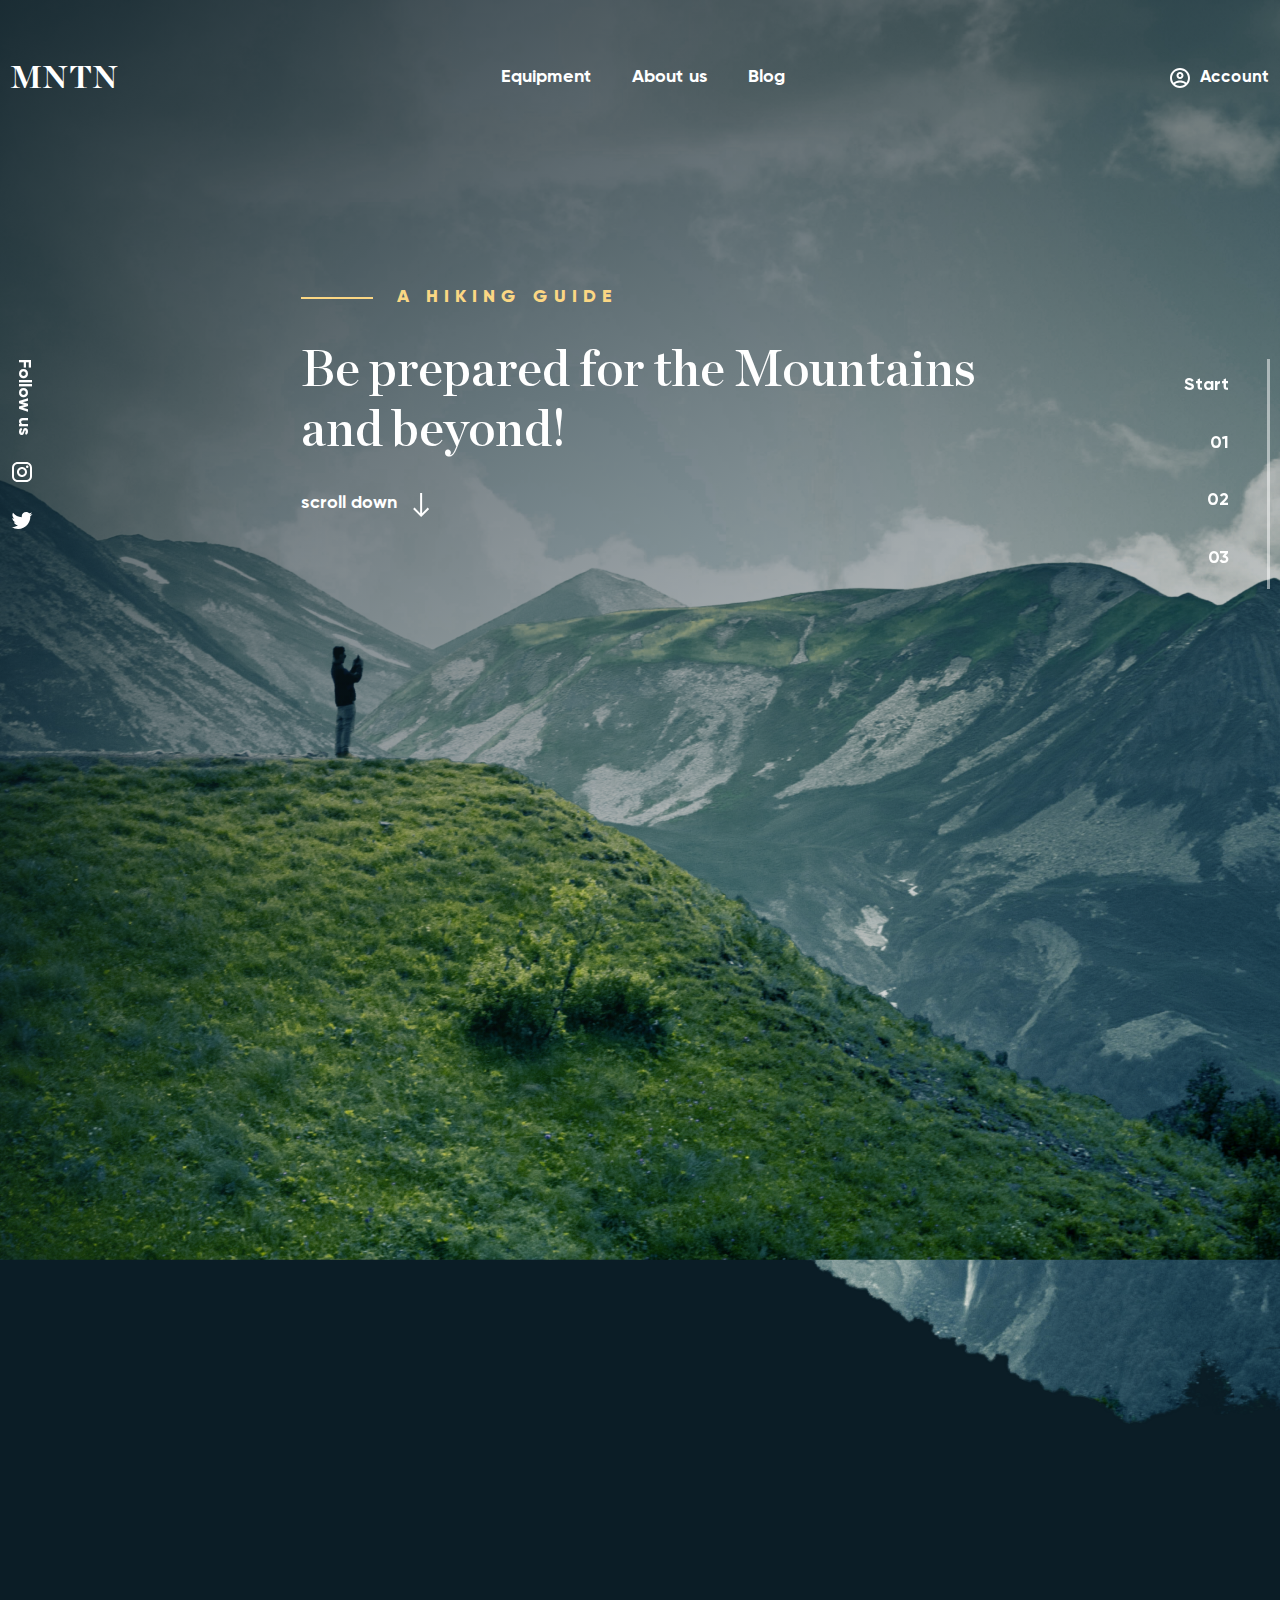
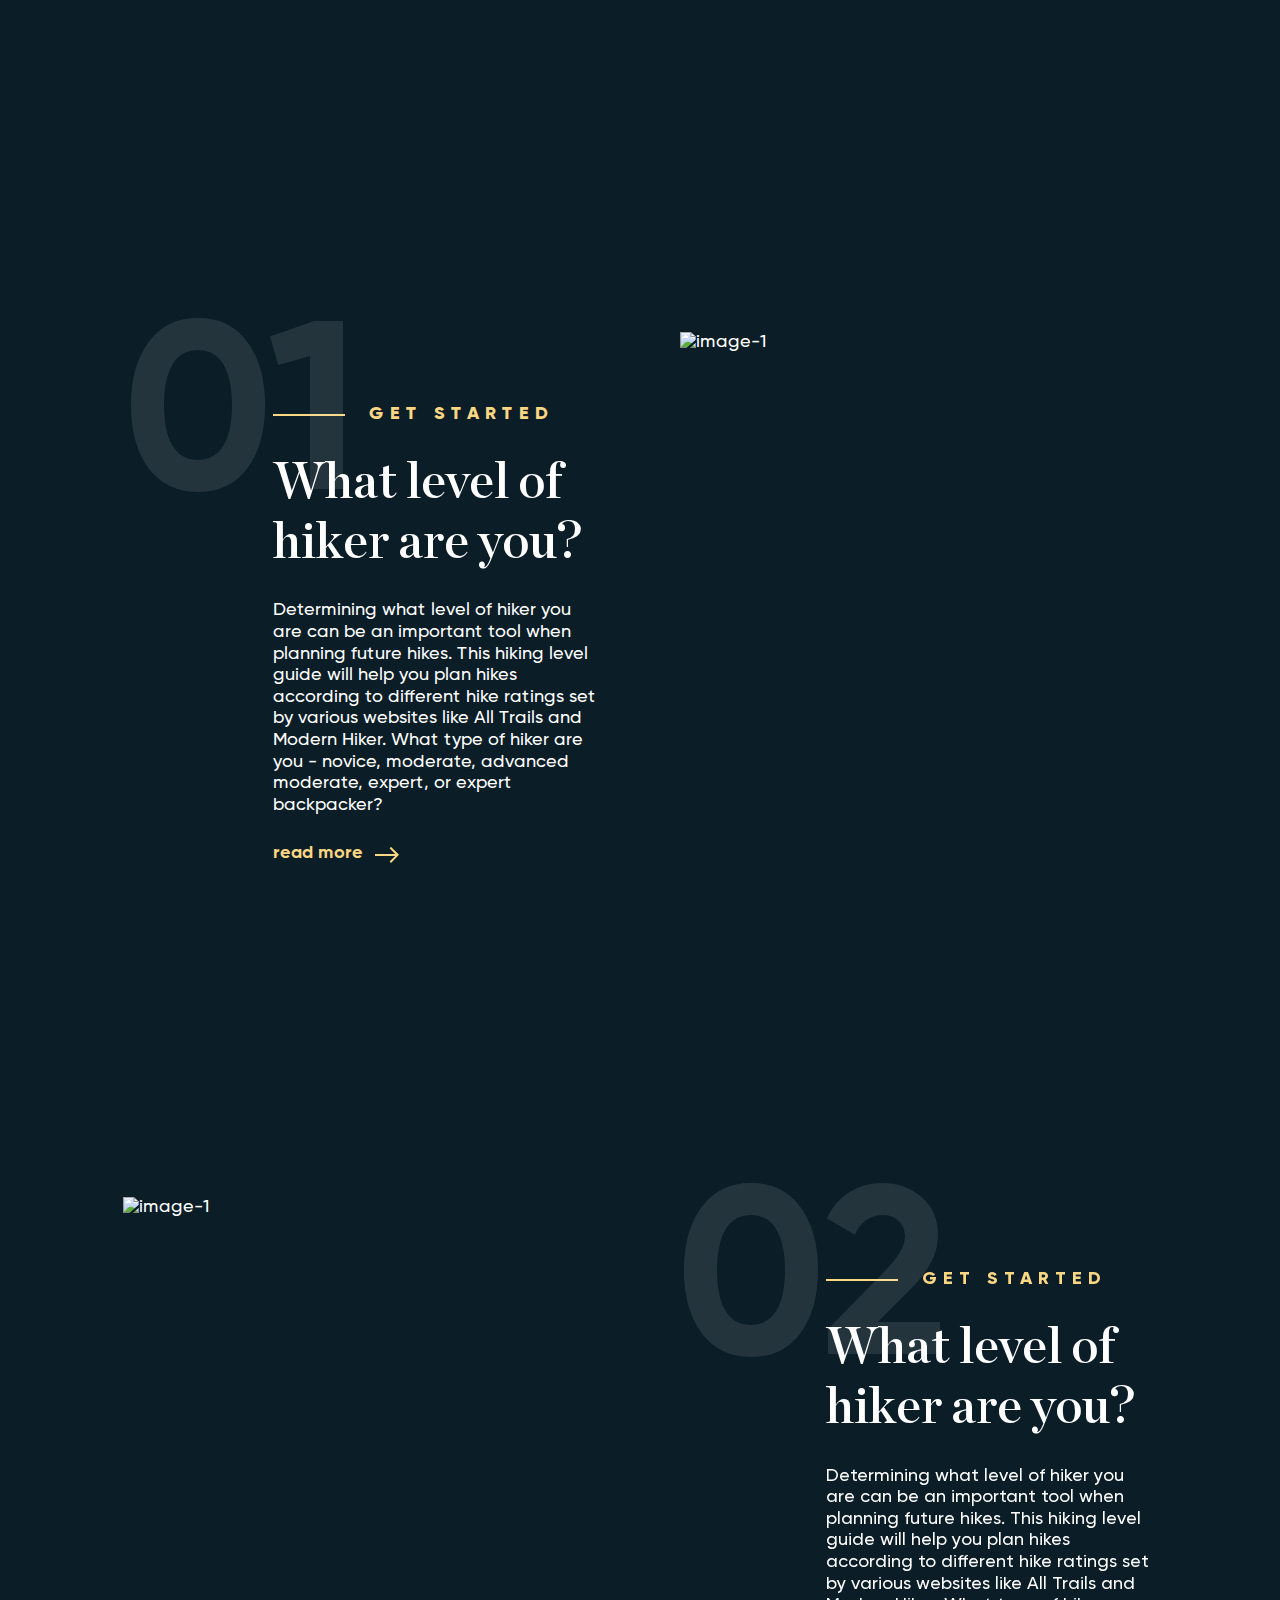
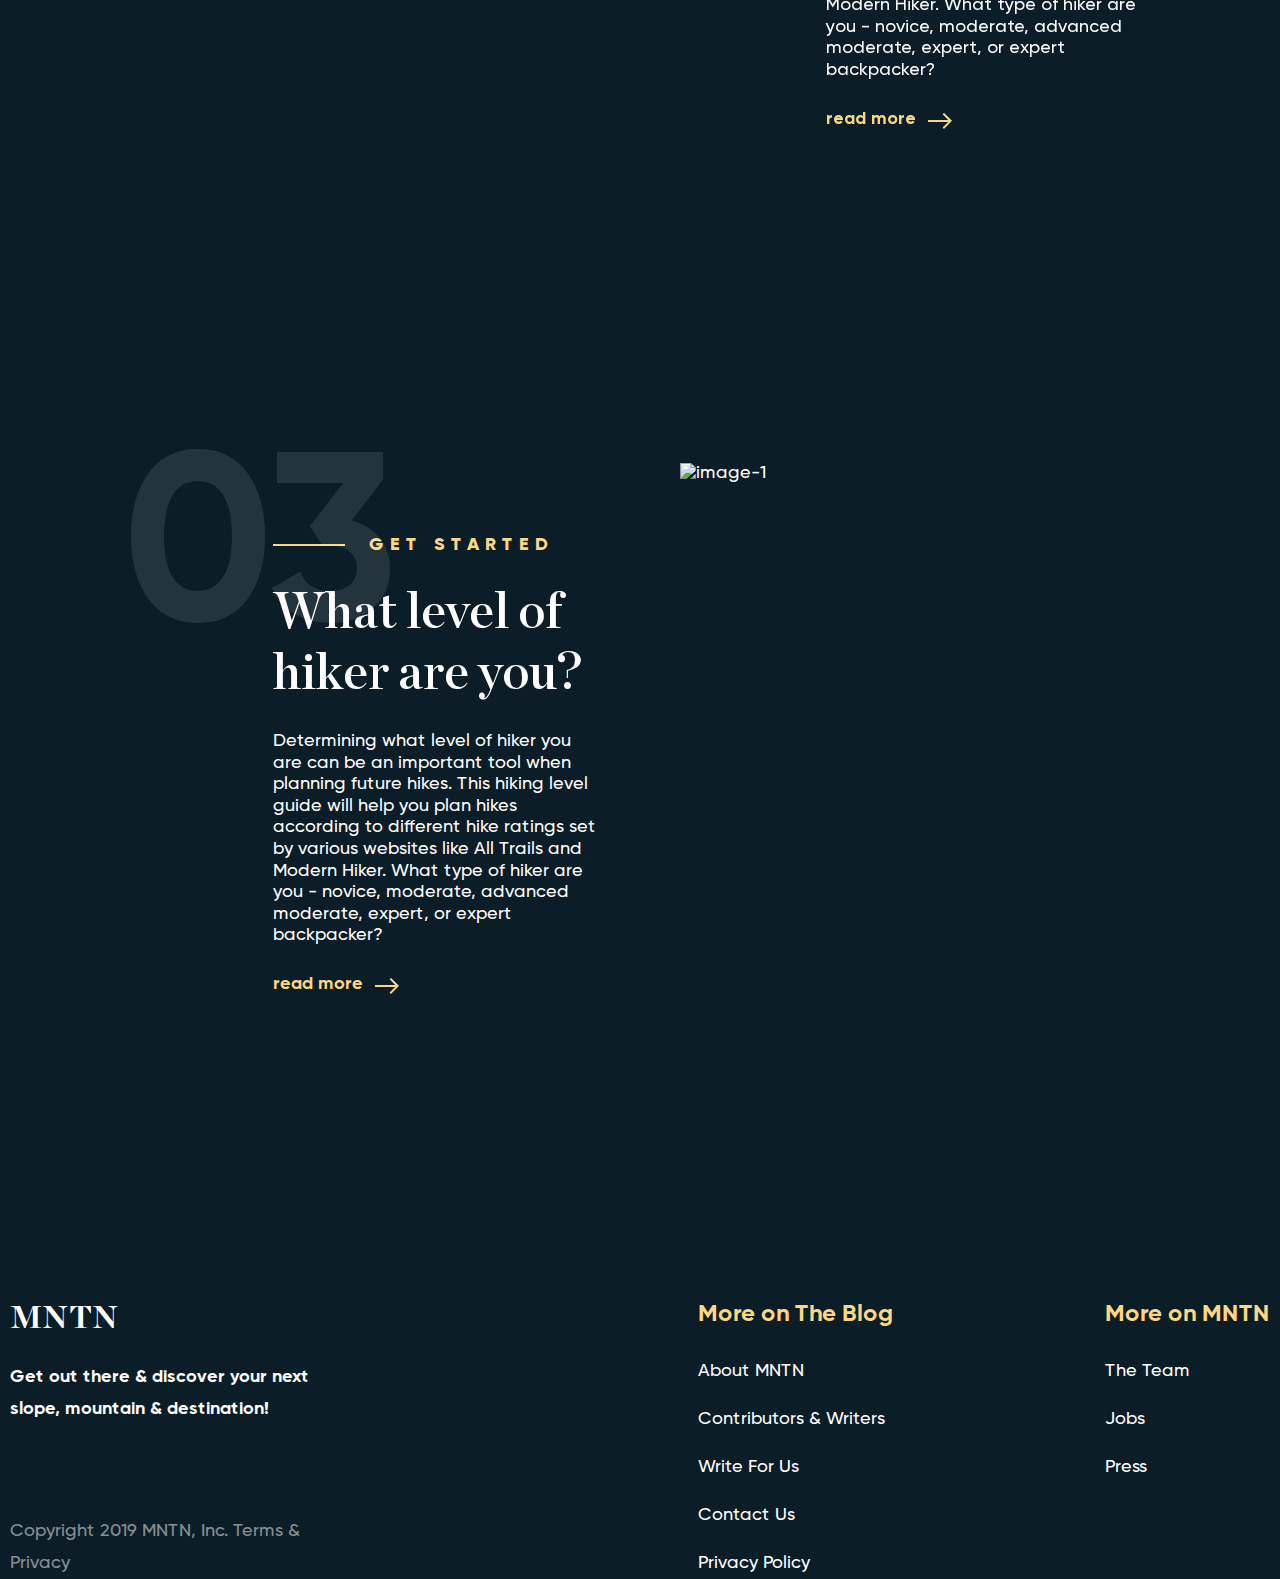
==== index.html @ 3cfa4ca4 "footer" ====
<!DOCTYPE html>
<html lang="en">

<head>
    <meta charset="UTF-8">
    <meta name="viewport" content="width=device-width, initial-scale=1.0">
    <link rel="stylesheet" href="css/style.css">
    <title>MNTN</title>
</head>

<body>
    <div class="wrapper">
        <header class="header">
            <div class="header__container">
                <span class="logo">MNTN</span>
                <nav class="header__navigation navigation">
                    <ul class="navigation__list">
                        <li class="navigation__item">
                            <a href="#get-started" class="navigation__link">Equipment</a>
                        </li>
                        <li class="navigation__item">
                            <a href="#essentials" class="navigation__link">About us</a>
                        </li>
                        <li class="navigation__item">
                            <a href="#destination" class="navigation__link">Blog</a>
                        </li>
                    </ul>
                </nav>
                <div class="account">
                    <a href="" class="account__link">
                        <svg class="account__icon">
                            <use href="img/icons/icons.svg#icon-user"></use>
                        </svg>
                        Account
                    </a>
                </div>
            </div>
            <div class="social">
                <span class="social__text">Follow us</span>
                <a href="#" class="social__link">
                    <svg class="social__icon">
                        <use href="img/icons/icons.svg#icon-instagram"></use>
                    </svg>
                </a>
                <a href="#" class="social__link">
                    <svg class="social__icon">
                        <use href="img/icons/icons.svg#icon-twitter"></use>
                    </svg>
                </a>
            </div>
            <aside class="side-menu">
                <ul class="side-menu__list">
                    <li class="side-menu__item">
                        <a href="#start" class="side-menu__link">Start</a>
                    </li>
                    <li class="side-menu__item">
                        <a href="#get-started" class="side-menu__link">01</a>
                    </li>
                    <li class="side-menu__item">
                        <a href="#essentials" class="side-menu__link">02</a>
                    </li>
                    <li class="side-menu__item">
                        <a href="#destination" class="side-menu__link">03</a>
                    </li>
                </ul>
            </aside>
        </header>
        <main class="main">
            <section class="intro" id="start">
                <div class="intro__container">
                    <div class="intro__content">
                        <span class="intro__subtitle subtitle">A Hiking guide</span>
                        <h1 class="intro__title title">Be prepared for the Mountains and beyond!</h1>
                        <a href="#" class="intro__link section-link">
                            scroll down
                            <svg class="section-link__icon ">
                                <use href="img/icons/icons.svg#icon-arrow_down"></use>
                            </svg>
                        </a>
                    </div>
                </div>
            </section>
            <div class="guide">
                <div class="guide__container">
                    <ul class="guide__list">
                        <li class="guide__item">
                            <article class="guide__element guide-block" id="get-started">
                                <div class="guide-block__wrapper">
                                    <div class="guide-block__content">
                                        <div class="guide-block__content-body">
                                            <span class="guide-block__subtitle subtitle">GEt Started</span>
                                            <h3 class="guide-block__title title">What level of hiker are you?</h3>
                                            <p class="guide-block__text">
                                                Determining what level of hiker you are can be an important tool when
                                                planning future hikes. This hiking level guide
                                                will help you plan hikes according to different hike ratings set by
                                                various
                                                websites like All Trails and Modern Hiker.
                                                What type of hiker are you - novice, moderate, advanced moderate,
                                                expert, or
                                                expert backpacker?
                                            </p>
                                            <a href="" class="guide-block__link section-link">
                                                read more
                                                <svg class="section-link__icon section-link__icon--horisontal">
                                                    <use href="img/icons/icons.svg#icon-arrow_down"></use>
                                                </svg>
                                            </a>
                                        </div>
                                    </div>
                                    <div class="guide-block__image-section">
                                        <img src="img/01.png" alt="image-1" class="guide-block__image">
                                    </div>
                                </div>
                            </article>
                        </li>
                        <li class="guide__item">
                            <article class="guide__element guide-block" id="essentials">
                                <div class="guide-block__wrapper">
                                    <div class="guide-block__content">
                                        <div class="guide-block__content-body">
                                            <span class="guide-block__subtitle subtitle">GEt Started</span>
                                            <h3 class="guide-block__title title">What level of hiker are you?</h3>
                                            <p class="guide-block__text">
                                                Determining what level of hiker you are can be an important tool when
                                                planning future hikes. This hiking level guide
                                                will help you plan hikes according to different hike ratings set by
                                                various
                                                websites like All Trails and Modern Hiker.
                                                What type of hiker are you - novice, moderate, advanced moderate,
                                                expert, or
                                                expert backpacker?
                                            </p>
                                            <a href="" class="guide-block__link section-link">
                                                read more
                                                <svg class="section-link__icon section-link__icon--horisontal">
                                                    <use href="img/icons/icons.svg#icon-arrow_down"></use>
                                                </svg>
                                            </a>
                                        </div>
                                    </div>
                                    <div class="guide-block__image-section">
                                        <img src="img/01.png" alt="image-1" class="guide-block__image">
                                    </div>
                                </div>
                            </article>
                        </li>
                        <li class="guide__item">
                            <article class="guide__element guide-block" id="destination">
                                <div class="guide-block__wrapper">
                                    <div class="guide-block__content">
                                        <div class="guide-block__content-body">
                                            <span class="guide-block__subtitle subtitle">GEt Started</span>
                                            <h3 class="guide-block__title title">What level of hiker are you?</h3>
                                            <p class="guide-block__text">
                                                Determining what level of hiker you are can be an important tool when
                                                planning future hikes. This hiking level guide
                                                will help you plan hikes according to different hike ratings set by
                                                various
                                                websites like All Trails and Modern Hiker.
                                                What type of hiker are you - novice, moderate, advanced moderate,
                                                expert, or
                                                expert backpacker?
                                            </p>
                                            <a href="" class="guide-block__link section-link">
                                                read more
                                                <svg class="section-link__icon section-link__icon--horisontal">
                                                    <use href="img/icons/icons.svg#icon-arrow_down"></use>
                                                </svg>
                                            </a>
                                        </div>
                                    </div>
                                    <div class="guide-block__image-section">
                                        <img src="img/01.png" alt="image-1" class="guide-block__image">
                                    </div>
                                </div>
                            </article>
                        </li>
                    </ul>
                </div>
            </div>


        </main>
        <footer class="footer">
            <div class="footer__container">
                <div class="footer__info info-footer">
                    <a href="#" class="info-footer__logo logo">mntn</a>
                    <div class="info-footer__text">
                        Get out there & discover your next slope, mountain & destination!
                    </div>
                    <div class="info-footer__copyright">Copyright 2019 MNTN, Inc. Terms & Privacy</div>
                </div>

                <ul class="footer__nav-list">
                    <li class="footer__nav-item">
                        <div class="footer__sub-menu-title">More on The Blog</div>
                        <ul class="footer__sub-menu sub-menu">
                            <li class="sub-menu__item">
                                <a href="#" class="sub-menu__link">About MNTN</a>
                            </li>
                            <li class="sub-menu__item">
                                <a href="#" class="sub-menu__link">Contributors & Writers</a>
                            </li>
                            <li class="sub-menu__item">
                                <a href="#" class="sub-menu__link">Write For Us</a>
                            </li>
                            <li class="sub-menu__item">
                                <a href="#" class="sub-menu__link">Contact Us</a>
                            </li>
                            <li class="sub-menu__item">
                                <a href="#" class="sub-menu__link">Privacy Policy</a>
                            </li>
                        </ul>
                    </li>
                    <li class="footer__nav-item">
                        <div class="footer__sub-menu-title">More on MNTN</div>
                        <ul class="footer__sub-menu sub-menu">
                            <li class="sub-menu__item">
                                <a href="#" class="sub-menu__link">The Team</a>
                            </li>
                            <li class="sub-menu__item">
                                <a href="#" class="sub-menu__link">Jobs</a>
                            </li>
                            <li class="sub-menu__item">
                                <a href="#" class="sub-menu__link">Press</a>
                            </li>
                        </ul>
                    </li>
                </ul>
            </div>
        </footer>


    </div>
</body>

</html>
---- css/style.css ----
@font-face {
  font-family: "Gilroy";
  src: url("../fonts/Gilroy-Bold.woff2") format("woff2");
  font-style: normal;
  font-weight: 700;
  font-display: swap;
}
@font-face {
  font-family: "Gilroy";
  src: url("../fonts/Gilroy-Extrabold.woff2") format("woff2");
  font-style: normal;
  font-weight: 800;
  font-display: swap;
}
@font-face {
  font-family: "Gilroy";
  src: url("../fonts/Gilroy-Medium.woff2") format("woff2");
  font-style: normal;
  font-weight: 500;
  font-display: swap;
}
@font-face {
  font-family: "Chronicle Display";
  src: url("../fonts/Chronicle-Display-Bold.woff2") format("woff2");
  font-style: normal;
  font-weight: 700;
  font-display: swap;
}
@font-face {
  font-family: "Chronicle Display";
  src: url("../fonts/Chronicle-Display-Semibold.woff2") format("woff2");
  font-style: normal;
  font-weight: 600;
  font-display: swap;
}
*,
*::before,
*::after {
  padding: 0;
  margin: 0;
  border: none;
  -webkit-box-sizing: border-box;
          box-sizing: border-box;
}

*::before,
*::after {
  display: inline-block;
}

a {
  text-decoration: none;
  color: inherit;
  display: inline-block;
  cursor: pointer;
}

li {
  list-style: none;
}

img {
  vertical-align: top;
}

h1,
h2,
h3,
h4,
h5,
h6 {
  font-weight: inherit;
  font-size: inherit;
}

html,
body {
  line-height: 1;
  height: 100%;
}

/* FORM */
input,
button,
textarea {
  font-family: inherit;
  font-size: inherit;
  line-height: inherit;
  color: inherit;
  background-color: transparent;
}

input,
textarea {
  width: 100%;
}

address {
  font-style: normal;
}

button,
select,
option {
  cursor: pointer;
}

input[type=text],
input[type=email],
input[type=tel],
textarea {
  -webkit-appearance: none;
     -moz-appearance: none;
          appearance: none;
}

body {
  font-family: "Gilroy", sans-serif;
  font-weight: 500;
  font-size: 1.125rem;
  line-height: 1.2;
  color: #fff;
  background-color: #0b1d26;
}

.wrapper {
  min-height: 100%;
  overflow: clip;
  display: -webkit-box;
  display: -ms-flexbox;
  display: flex;
  -webkit-box-orient: vertical;
  -webkit-box-direction: normal;
      -ms-flex-direction: column;
          flex-direction: column;
}

.wrapper > main {
  -webkit-box-flex: 1;
      -ms-flex-positive: 1;
          flex-grow: 1;
}

[class$=__container] {
  max-width: 111.25rem;
  padding-inline: 0.625rem;
  margin: 0 auto;
}

.header {
  min-height: 9.75rem;
  padding-block: 0.9375rem;
  display: -webkit-box;
  display: -ms-flexbox;
  display: flex;
  position: absolute;
  width: 100%;
  left: 0;
  top: 0;
}
.header__container {
  -webkit-box-flex: 1;
      -ms-flex-positive: 1;
          flex-grow: 1;
  display: -webkit-box;
  display: -ms-flexbox;
  display: flex;
  -webkit-box-align: center;
      -ms-flex-align: center;
          align-items: center;
  -webkit-box-pack: justify;
      -ms-flex-pack: justify;
          justify-content: space-between;
  gap: 1.25rem;
}
.logo {
  font-family: "Chronicle Display", serif;
  font-size: 2rem;
  font-weight: 700;
  letter-spacing: 0.02rem;
  text-transform: uppercase;
}

.navigation__list {
  display: -webkit-box;
  display: -ms-flexbox;
  display: flex;
  -ms-flex-wrap: wrap;
      flex-wrap: wrap;
  -webkit-box-pack: center;
      -ms-flex-pack: center;
          justify-content: center;
  gap: 1.25rem 2.5rem;
}
.navigation__link {
  font-weight: 700;
  -webkit-transition: color 0.3s;
  transition: color 0.3s;
}
@media (any-hover) {
  .navigation__link:hover {
    color: #ff9900;
  }
}

.account__link {
  display: -webkit-box;
  display: -ms-flexbox;
  display: flex;
  -webkit-box-align: center;
      -ms-flex-align: center;
          align-items: center;
  -webkit-column-gap: 0.5rem;
     -moz-column-gap: 0.5rem;
          column-gap: 0.5rem;
  font-size: 1.0625rem;
  font-weight: 700;
  -webkit-transition: color 0.3s;
  transition: color 0.3s;
}
@media (any-hover) {
  .account__link:hover {
    color: #ff9900;
  }
  .account__link:hover .account__icon {
    fill: #ff9900;
  }
}
.account__icon {
  fill: #fff;
  width: 1.5rem;
  height: 1.5rem;
  -webkit-transition: fill 0.3s;
  transition: fill 0.3s;
}

.social {
  position: fixed;
  left: 4vw;
  top: 22.4375rem;
  display: grid;
  gap: 1.5rem;
  font-weight: 700;
}
@media (max-width: 1790px) {
  .social {
    left: 0.625rem;
  }
}
.social__text {
  -webkit-writing-mode: vertical-rl;
      -ms-writing-mode: tb-rl;
          writing-mode: vertical-rl;
  text-orientation: mixed;
}
.social__link {
  width: 1.5rem;
  height: 1.5rem;
  -webkit-transition: color 0.3s;
  transition: color 0.3s;
}
@media (any-hover) {
  .social__link:hover .social__icon {
    fill: #ff9900;
  }
}
.social__icon {
  fill: #fff;
  width: 100%;
  height: 100%;
  -webkit-transition: fill 0.3s;
  transition: fill 0.3s;
}

.side-menu {
  position: fixed;
  right: 4vw;
  top: 22.4375rem;
}
@media (max-width: 1790px) {
  .side-menu {
    right: 0.625rem;
  }
}
.side-menu__list {
  text-align: end;
  font-weight: 700;
}
.side-menu__item {
  padding: 1rem 1.875rem 1.25rem;
  border-right: 3px solid rgba(255, 255, 255, 0.5);
  -webkit-transition: all 0.3s;
  transition: all 0.3s;
}
@media (any-hover) {
  .side-menu__item:hover {
    color: #ff9900;
    border-color: #ffffff;
  }
}
.side-menu__item::after {
  content: "";
  width: 0.1875rem;
  height: 100%;
  background-color: #fff;
  opacity: 0.5;
}
.intro {
  padding-top: 17.9375rem;
  min-height: 118.9375rem;
  background: linear-gradient(330deg, rgba(11, 29, 38, 0) 31.06%, #0b1d26 108.93%), url("../img/bg-bottom.png") center/contain no-repeat, url("../img/bg-top.png") center/contain no-repeat, url("../img/bg-sky.png") top/contain no-repeat;
}
.intro__container {
  display: -webkit-box;
  display: -ms-flexbox;
  display: flex;
  -webkit-box-pack: center;
      -ms-flex-pack: center;
          justify-content: center;
}
.intro__content {
  display: -webkit-box;
  display: -ms-flexbox;
  display: flex;
  -webkit-box-orient: vertical;
  -webkit-box-direction: normal;
      -ms-flex-direction: column;
          flex-direction: column;
  -webkit-box-align: start;
      -ms-flex-align: start;
          align-items: flex-start;
  row-gap: 2rem;
  margin-left: 1.875rem;
}
@media (min-width: 111.25em) {
  .intro__content {
    max-width: 59.375rem;
  }
}
@media (min-width: 24.375em) and (max-width: 111.25em) {
  @supports (max-width: clamp( 17.5rem , 5.7508992806rem  +  48.2014388489vw , 59.375rem )) {
    .intro__content {
      max-width: clamp( 17.5rem , 5.7508992806rem  +  48.2014388489vw , 59.375rem );
    }
  }
  @supports not (max-width: clamp( 17.5rem , 5.7508992806rem  +  48.2014388489vw , 59.375rem )) {
    .intro__content {
      max-width: calc(17.5rem + 41.875 * (100vw - 24.375rem) / 86.875);
    }
  }
}
@media (max-width: 24.375em) {
  .intro__content {
    max-width: 17.5rem;
  }
}
.intro__subtitle {
  -ms-flex-negative: 0;
      flex-shrink: 0;
}
.intro__title.section-title {
  font-weight: 600;
  line-height: 1.136;
  text-transform: capitalize;
}
@media (min-width: 111.25em) {
  .intro__title.section-title {
    font-size: 5.5rem;
  }
}
@media (min-width: 24.375em) and (max-width: 111.25em) {
  @supports (font-size: clamp( 2.25rem , 1.3381294964rem  +  3.7410071942vw , 5.5rem )) {
    .intro__title.section-title {
      font-size: clamp( 2.25rem , 1.3381294964rem  +  3.7410071942vw , 5.5rem );
    }
  }
  @supports not (font-size: clamp( 2.25rem , 1.3381294964rem  +  3.7410071942vw , 5.5rem )) {
    .intro__title.section-title {
      font-size: calc(2.25rem + 3.25 * (100vw - 24.375rem) / 86.875);
    }
  }
}
@media (max-width: 24.375em) {
  .intro__title.section-title {
    font-size: 2.25rem;
  }
}
.intro__link {
  -ms-flex-negative: 0;
      flex-shrink: 0;
}
.subtitle {
  font-weight: 800;
  letter-spacing: 0.375rem;
  text-transform: uppercase;
  color: #fbd784;
  display: -webkit-box;
  display: -ms-flexbox;
  display: flex;
  -webkit-box-align: center;
      -ms-flex-align: center;
          align-items: center;
  -webkit-column-gap: 1.5rem;
     -moz-column-gap: 1.5rem;
          column-gap: 1.5rem;
}
.subtitle::before {
  content: "";
  width: 4.5rem;
  height: 0.125rem;
  background-color: #fbd784;
  -ms-flex-negative: 0;
      flex-shrink: 0;
}

.title {
  font-family: "Chronicle Display", serif;
  font-weight: 600;
}
@media (min-width: 111.25em) {
  .title {
    font-size: 4rem;
  }
}
@media (min-width: 24.375em) and (max-width: 111.25em) {
  @supports (font-size: clamp( 1.625rem , 0.9586330935rem  +  2.7338129496vw , 4rem )) {
    .title {
      font-size: clamp( 1.625rem , 0.9586330935rem  +  2.7338129496vw , 4rem );
    }
  }
  @supports not (font-size: clamp( 1.625rem , 0.9586330935rem  +  2.7338129496vw , 4rem )) {
    .title {
      font-size: calc(1.625rem + 2.375 * (100vw - 24.375rem) / 86.875);
    }
  }
}
@media (max-width: 24.375em) {
  .title {
    font-size: 1.625rem;
  }
}

.section-link {
  min-width: -webkit-max-content;
  min-width: -moz-max-content;
  min-width: max-content;
  font-weight: 700;
  display: -webkit-box;
  display: -ms-flexbox;
  display: flex;
  gap: 1rem;
  -webkit-transition: color 0.3s;
  transition: color 0.3s;
}
.section-link__icon {
  width: 1rem;
  height: 1.5rem;
  fill: #fff;
  -webkit-transition: fill 0.3s;
  transition: fill 0.3s;
}
.section-link__icon.section-link__icon--horisontal {
  -webkit-transform: rotate(-90deg);
      -ms-transform: rotate(-90deg);
          transform: rotate(-90deg);
}
@media (any-hover) {
  .section-link:hover {
    color: #ff9900;
  }
  .section-link:hover .section-link__icon {
    fill: #ff9900;
  }
}

.guide {
  counter-reset: guideStep;
}
.guide__item {
  margin-bottom: 12.5rem;
}
@media (min-width: 1199.98px) {
  .guide__item:nth-child(even) .guide-block__wrapper .guide-block__content {
    -webkit-box-ordinal-group: 3;
        -ms-flex-order: 2;
            order: 2;
  }
}
.guide__element {
  counter-increment: guideStep;
}

.guide-block__wrapper {
  max-width: 82.1348314607%;
  margin: 0 auto;
  display: -webkit-box;
  display: -ms-flexbox;
  display: flex;
  -ms-flex-pack: distribute;
      justify-content: space-around;
  -webkit-box-align: center;
      -ms-flex-align: center;
          align-items: center;
  gap: 1.25rem 5.9375vw;
}
@media (max-width: 1199.98px) {
  .guide-block__wrapper {
    -ms-flex-wrap: wrap;
        flex-wrap: wrap;
  }
}
.guide-block__content {
  display: -webkit-box;
  display: -ms-flexbox;
  display: flex;
  -webkit-box-align: center;
      -ms-flex-align: center;
          align-items: center;
  -webkit-box-pack: end;
      -ms-flex-pack: end;
          justify-content: flex-end;
  padding-block: 6.3125rem;
}
@media (max-width: 1199.98px) {
  .guide-block__content {
    -webkit-box-pack: center;
        -ms-flex-pack: center;
            justify-content: center;
  }
}
.guide-block__content-body {
  -webkit-box-flex: 0;
      -ms-flex: 0 1 48.875rem;
          flex: 0 1 48.875rem;
  -webkit-padding-start: 9.375rem;
          padding-inline-start: 9.375rem;
  display: -webkit-box;
  display: -ms-flexbox;
  display: flex;
  -webkit-box-orient: vertical;
  -webkit-box-direction: normal;
      -ms-flex-direction: column;
          flex-direction: column;
  row-gap: 1.6875rem;
  -webkit-box-align: start;
      -ms-flex-align: start;
          align-items: flex-start;
  position: relative;
}
@media (max-width: 1199.98px) {
  .guide-block__content-body {
    -webkit-padding-start: 4.6875rem;
            padding-inline-start: 4.6875rem;
  }
}
.guide-block__content-body::before {
  content: counter(guideStep, decimal-leading-zero);
  font-size: 15rem;
  font-weight: 700;
  line-height: 1;
  opacity: 0.1;
  position: absolute;
  top: -6.3125rem;
  left: 0;
}
.guide-block__title {
  max-width: 34.6875rem;
}
.guide-block__link {
  color: #fbd784;
}
.guide-block__link .section-link__icon {
  fill: #fbd784;
}
.guide-block__image-section {
  -ms-flex-negative: 0;
      flex-shrink: 0;
}
@media (min-width: 111.25em) {
  .guide-block__image-section {
    width: 35.375rem;
  }
}
@media (min-width: 24.375em) and (max-width: 111.25em) {
  @supports (width: clamp( 20rem , 15.6861510791rem  +  17.6978417266vw , 35.375rem )) {
    .guide-block__image-section {
      width: clamp( 20rem , 15.6861510791rem  +  17.6978417266vw , 35.375rem );
    }
  }
  @supports not (width: clamp( 20rem , 15.6861510791rem  +  17.6978417266vw , 35.375rem )) {
    .guide-block__image-section {
      width: calc(20rem + 15.375 * (100vw - 24.375rem) / 86.875);
    }
  }
}
@media (max-width: 24.375em) {
  .guide-block__image-section {
    width: 20rem;
  }
}
@media (min-width: 111.25em) {
  .guide-block__image-section {
    height: 45rem;
  }
}
@media (min-width: 24.375em) and (max-width: 111.25em) {
  @supports (height: clamp( 25.4375rem , 19.9487410072rem  +  22.5179856115vw , 45rem )) {
    .guide-block__image-section {
      height: clamp( 25.4375rem , 19.9487410072rem  +  22.5179856115vw , 45rem );
    }
  }
  @supports not (height: clamp( 25.4375rem , 19.9487410072rem  +  22.5179856115vw , 45rem )) {
    .guide-block__image-section {
      height: calc(25.4375rem + 19.5625 * (100vw - 24.375rem) / 86.875);
    }
  }
}
@media (max-width: 24.375em) {
  .guide-block__image-section {
    height: 25.4375rem;
  }
}
.guide-block__image {
  width: 100%;
  height: 100%;
  -o-object-fit: cover;
     object-fit: cover;
  aspect-ratio: 566/720;
}

.footer__container {
  min-height: 17.5rem;
  display: -webkit-box;
  display: -ms-flexbox;
  display: flex;
  -ms-flex-wrap: wrap-reverse;
      flex-wrap: wrap-reverse;
  -webkit-box-pack: justify;
      -ms-flex-pack: justify;
          justify-content: space-between;
  gap: 3.125rem;
}
@media (max-width: 991.98px) {
  .footer__container {
    -ms-flex-pack: distribute;
        justify-content: space-around;
  }
}
.footer__info {
  -ms-flex-preferred-size: 21.6875rem;
      flex-basis: 21.6875rem;
}
@media (max-width: 991.98px) {
  .footer__info {
    -ms-flex-preferred-size: auto;
        flex-basis: auto;
  }
}
.footer__nav-list {
  -ms-flex-preferred-size: content;
      flex-basis: content;
  display: -webkit-box;
  display: -ms-flexbox;
  display: flex;
  -ms-flex-wrap: wrap;
      flex-wrap: wrap;
  gap: 1.875rem 13.25rem;
}
.footer__nav-item {
  -ms-flex-negative: 0;
      flex-shrink: 0;
}
.footer__sub-menu-title {
  color: #fbd784;
  font-size: 1.5rem;
  line-height: 1.33;
  font-weight: 700;
  margin-bottom: 1.5rem;
}
.info-footer {
  display: grid;
  grid-template-rows: auto 1fr auto;
  row-gap: 1.5rem;
}
.info-footer__text {
  max-width: 87.3198847262%;
  font-weight: 700;
  line-height: 1.78;
}
.info-footer__copyright {
  -ms-flex-item-align: end;
      align-self: flex-end;
  line-height: 1.78;
  opacity: 0.5;
}

.sub-menu {
  line-height: 1.78;
}
.sub-menu__item:not(:last-child) {
  margin-bottom: 1rem;
}
.sub-menu__link {
  -webkit-transition: color 0.3s;
  transition: color 0.3s;
}
@media (any-hover) {
  .sub-menu__link:hover {
    color: #ff9900;
  }
}
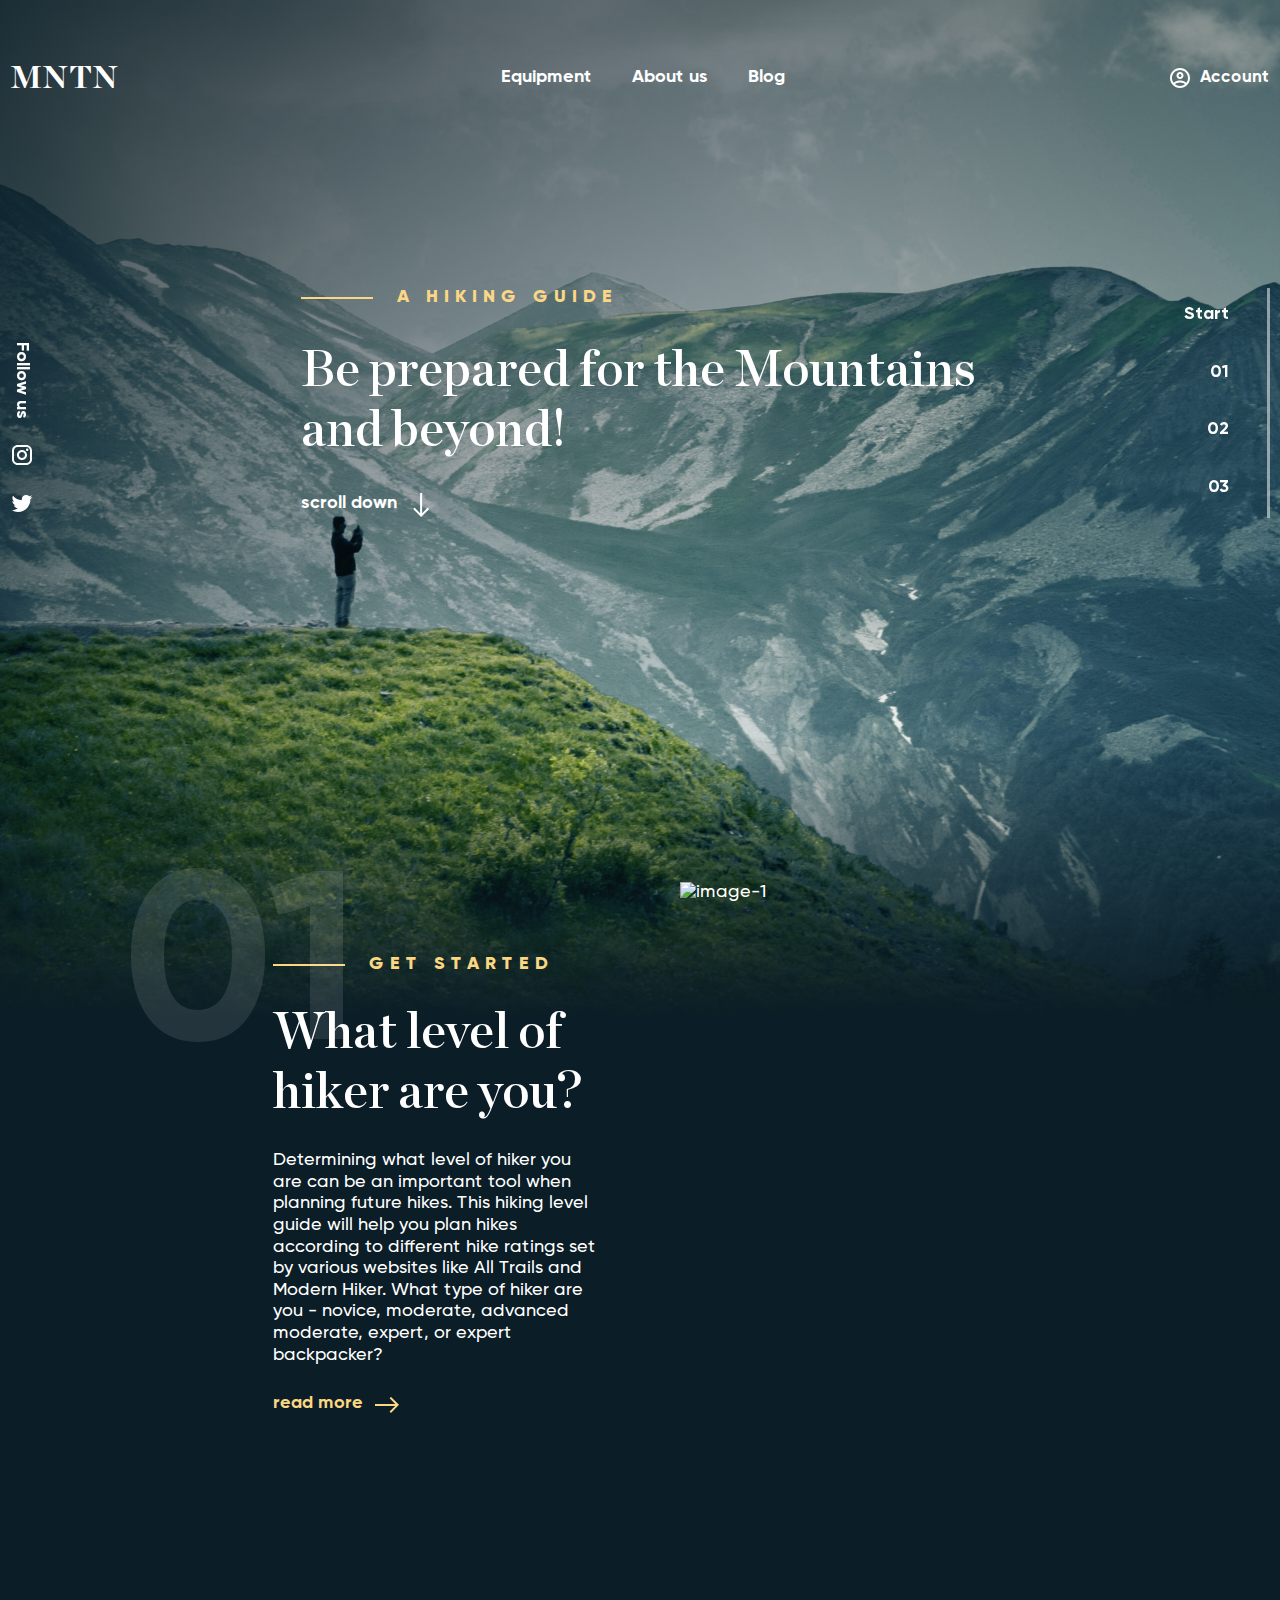
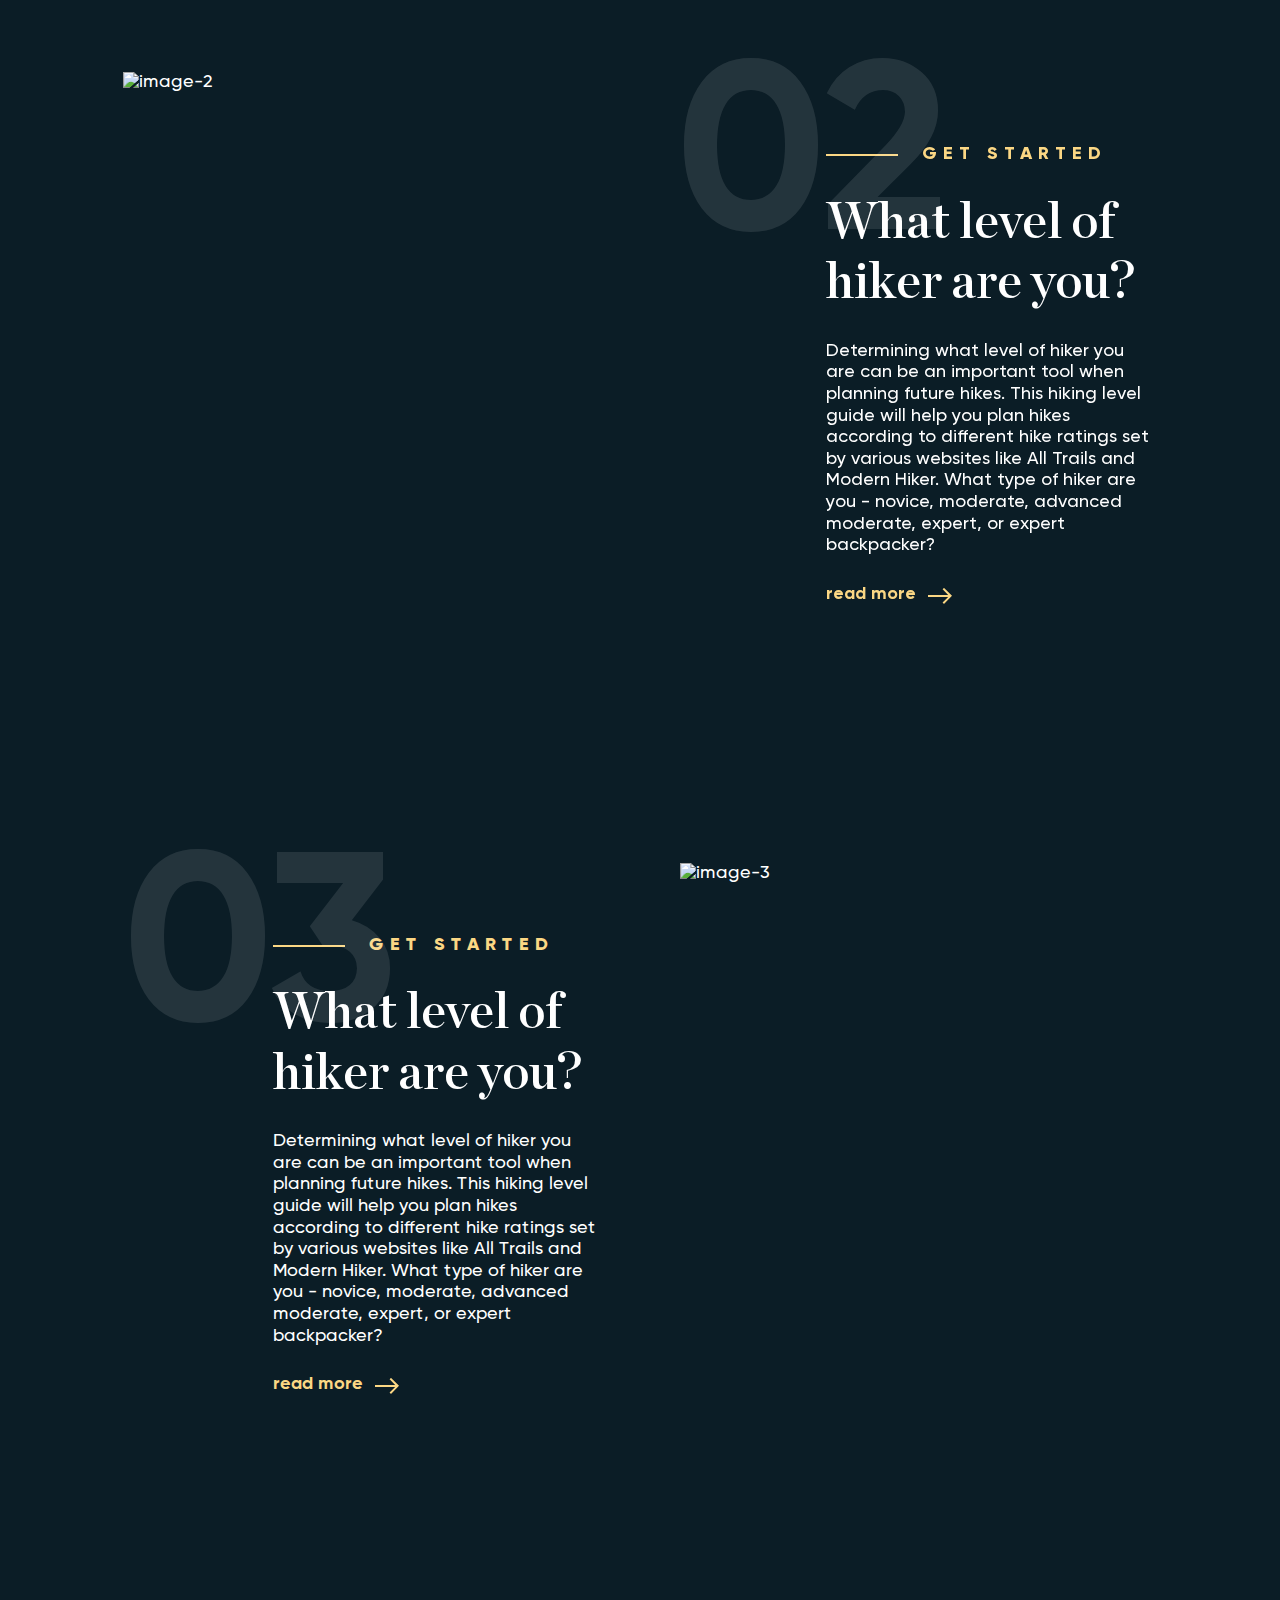
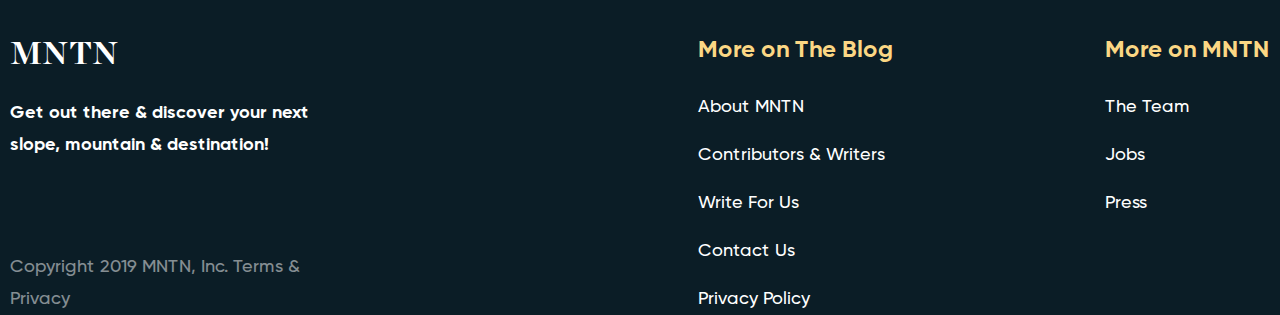
==== commit 59d92ccf: "adapt" ====
--- a/index.html
+++ b/index.html
@@ -35,7 +35,7 @@
                     </a>
                 </div>
             </div>
-            <div class="social">
+            <div class="social" data-da=".info-footer__social, 991.98">
                 <span class="social__text">Follow us</span>
                 <a href="#" class="social__link">
                     <svg class="social__icon">
@@ -71,7 +71,7 @@
                     <div class="intro__content">
                         <span class="intro__subtitle subtitle">A Hiking guide</span>
                         <h1 class="intro__title title">Be prepared for the Mountains and beyond!</h1>
-                        <a href="#" class="intro__link section-link">
+                        <a href="#footer" class="intro__link section-link">
                             scroll down
                             <svg class="section-link__icon ">
                                 <use href="img/icons/icons.svg#icon-arrow_down"></use>
@@ -109,7 +109,7 @@
                                         </div>
                                     </div>
                                     <div class="guide-block__image-section">
-                                        <img src="img/01.png" alt="image-1" class="guide-block__image">
+                                        <img src="img/01.webp" alt="image-1" class="guide-block__image">
                                     </div>
                                 </div>
                             </article>
@@ -140,7 +140,7 @@
                                         </div>
                                     </div>
                                     <div class="guide-block__image-section">
-                                        <img src="img/01.png" alt="image-1" class="guide-block__image">
+                                        <img src="img/02.webp" alt="image-2" class="guide-block__image">
                                     </div>
                                 </div>
                             </article>
@@ -171,7 +171,7 @@
                                         </div>
                                     </div>
                                     <div class="guide-block__image-section">
-                                        <img src="img/01.png" alt="image-1" class="guide-block__image">
+                                        <img src="img/03.webp" alt="image-3" class="guide-block__image">
                                     </div>
                                 </div>
                             </article>
@@ -179,16 +179,15 @@
                     </ul>
                 </div>
             </div>
-
-
         </main>
-        <footer class="footer">
+        <footer class="footer" id="footer">
             <div class="footer__container">
                 <div class="footer__info info-footer">
                     <a href="#" class="info-footer__logo logo">mntn</a>
                     <div class="info-footer__text">
                         Get out there & discover your next slope, mountain & destination!
                     </div>
+                    <div class="info-footer__social"></div>
                     <div class="info-footer__copyright">Copyright 2019 MNTN, Inc. Terms & Privacy</div>
                 </div>
 
@@ -230,9 +229,8 @@
                 </ul>
             </div>
         </footer>
-
-
     </div>
+    <script src="js/dynamic_adapt.js"></script>
 </body>
 
 </html>--- a/css/style.css
+++ b/css/style.css
@@ -237,8 +237,15 @@
 .social {
   position: fixed;
   left: 4vw;
-  top: 22.4375rem;
-  display: grid;
+  top: 16.875rem;
+  top: 38svh;
+  display: -webkit-box;
+  display: -ms-flexbox;
+  display: flex;
+  -webkit-box-orient: vertical;
+  -webkit-box-direction: normal;
+      -ms-flex-direction: column;
+          flex-direction: column;
   gap: 1.5rem;
   font-weight: 700;
 }
@@ -247,11 +254,33 @@
     left: 0.625rem;
   }
 }
+@media (max-width: 991.98px) {
+  .social {
+    -webkit-box-orient: horizontal;
+    -webkit-box-direction: normal;
+        -ms-flex-direction: row;
+            flex-direction: row;
+    row-gap: 0.3125rem;
+    -ms-flex-wrap: wrap;
+        flex-wrap: wrap;
+    position: relative;
+    left: 0;
+    top: 0;
+  }
+}
 .social__text {
-  -webkit-writing-mode: vertical-rl;
-      -ms-writing-mode: tb-rl;
-          writing-mode: vertical-rl;
-  text-orientation: mixed;
+  width: 100%;
+}
+@media (min-width: 991.98px) {
+  .social__text {
+    width: -webkit-max-content;
+    width: -moz-max-content;
+    width: max-content;
+    -webkit-writing-mode: vertical-rl;
+        -ms-writing-mode: tb-rl;
+            writing-mode: vertical-rl;
+    text-orientation: mixed;
+  }
 }
 .social__link {
   width: 1.5rem;
@@ -275,11 +304,17 @@
 .side-menu {
   position: fixed;
   right: 4vw;
-  top: 22.4375rem;
+  top: 15rem;
+  top: 32svh;
 }
 @media (max-width: 1790px) {
   .side-menu {
     right: 0.625rem;
+  }
+}
+@media (max-width: 767.98px) {
+  .side-menu {
+    display: none;
   }
 }
 .side-menu__list {
@@ -296,6 +331,17 @@
   .side-menu__item:hover {
     color: #ff9900;
     border-color: #ffffff;
+  }
+}
+@media (max-width: 991.98px) {
+  .side-menu__item {
+    padding-inline: 0.3125rem;
+  }
+  .side-menu__item:first-child .side-menu__link {
+    -webkit-writing-mode: vertical-rl;
+        -ms-writing-mode: tb-rl;
+            writing-mode: vertical-rl;
+    text-orientation: mixed;
   }
 }
 .side-menu__item::after {
@@ -307,8 +353,19 @@
 }
 .intro {
   padding-top: 17.9375rem;
-  min-height: 118.9375rem;
-  background: linear-gradient(330deg, rgba(11, 29, 38, 0) 31.06%, #0b1d26 108.93%), url("../img/bg-bottom.png") center/contain no-repeat, url("../img/bg-top.png") center/contain no-repeat, url("../img/bg-sky.png") top/contain no-repeat;
+  height: 88.28125vw;
+  min-height: 43.75rem;
+  background: linear-gradient(330deg, rgba(11, 29, 38, 0) 31.06%, #0b1d26 108.93%), linear-gradient(180deg, rgba(11, 29, 38, 0) 0%, #0b1d26 61.38%) center 110%/100% 41% no-repeat, url("../img/bg-bottom.webp") center 100%/contain no-repeat, url("../img/bg-top.webp") center 100%/contain no-repeat, url("../img/bg-sky.webp") center -100px/contain;
+}
+@media (max-width: 991.98px) {
+  .intro {
+    padding-top: 11.6875rem;
+  }
+}
+@media (max-width: 767.98px) {
+  .intro {
+    background: linear-gradient(330deg, rgba(11, 29, 38, 0) 31.06%, #0b1d26 108.93%), linear-gradient(180deg, rgba(11, 29, 38, 0) 0%, #0b1d26 61.38%) bottom/100% 41% no-repeat, url("../img/bg-bottom.webp") center 80%/contain no-repeat, url("../img/bg-top.webp") center 80%/contain no-repeat, url("../img/bg-sky.webp") center -100px/cover;
+  }
 }
 .intro__container {
   display: -webkit-box;
@@ -474,10 +531,30 @@
 }
 
 .guide {
+  margin-top: -20.8333333333vw;
   counter-reset: guideStep;
 }
-.guide__item {
-  margin-bottom: 12.5rem;
+@media (min-width: 111.25em) {
+  .guide__item {
+    margin-bottom: 12.5rem;
+  }
+}
+@media (min-width: 24.375em) and (max-width: 111.25em) {
+  @supports (margin-bottom: clamp( 3.125rem , 0.4946043165rem  +  10.7913669065vw , 12.5rem )) {
+    .guide__item {
+      margin-bottom: clamp( 3.125rem , 0.4946043165rem  +  10.7913669065vw , 12.5rem );
+    }
+  }
+  @supports not (margin-bottom: clamp( 3.125rem , 0.4946043165rem  +  10.7913669065vw , 12.5rem )) {
+    .guide__item {
+      margin-bottom: calc(3.125rem + 9.375 * (100vw - 24.375rem) / 86.875);
+    }
+  }
+}
+@media (max-width: 24.375em) {
+  .guide__item {
+    margin-bottom: 3.125rem;
+  }
 }
 @media (min-width: 1199.98px) {
   .guide__item:nth-child(even) .guide-block__wrapper .guide-block__content {
@@ -491,7 +568,6 @@
 }
 
 .guide-block__wrapper {
-  max-width: 82.1348314607%;
   margin: 0 auto;
   display: -webkit-box;
   display: -ms-flexbox;
@@ -509,6 +585,11 @@
         flex-wrap: wrap;
   }
 }
+@media (min-width: 479.98px) {
+  .guide-block__wrapper {
+    max-width: 82.1348314607%;
+  }
+}
 .guide-block__content {
   display: -webkit-box;
   display: -ms-flexbox;
@@ -519,7 +600,28 @@
   -webkit-box-pack: end;
       -ms-flex-pack: end;
           justify-content: flex-end;
-  padding-block: 6.3125rem;
+}
+@media (min-width: 111.25em) {
+  .guide-block__content {
+    padding-block: 6.3125rem;
+  }
+}
+@media (min-width: 24.375em) and (max-width: 111.25em) {
+  @supports (padding-block: clamp( 4.5rem , 3.9914568345rem  +  2.0863309353vw , 6.3125rem )) {
+    .guide-block__content {
+      padding-block: clamp( 4.5rem , 3.9914568345rem  +  2.0863309353vw , 6.3125rem );
+    }
+  }
+  @supports not (padding-block: clamp( 4.5rem , 3.9914568345rem  +  2.0863309353vw , 6.3125rem )) {
+    .guide-block__content {
+      padding-block: calc(4.5rem + 1.8125 * (100vw - 24.375rem) / 86.875);
+    }
+  }
+}
+@media (max-width: 24.375em) {
+  .guide-block__content {
+    padding-block: 4.5rem;
+  }
 }
 @media (max-width: 1199.98px) {
   .guide-block__content {
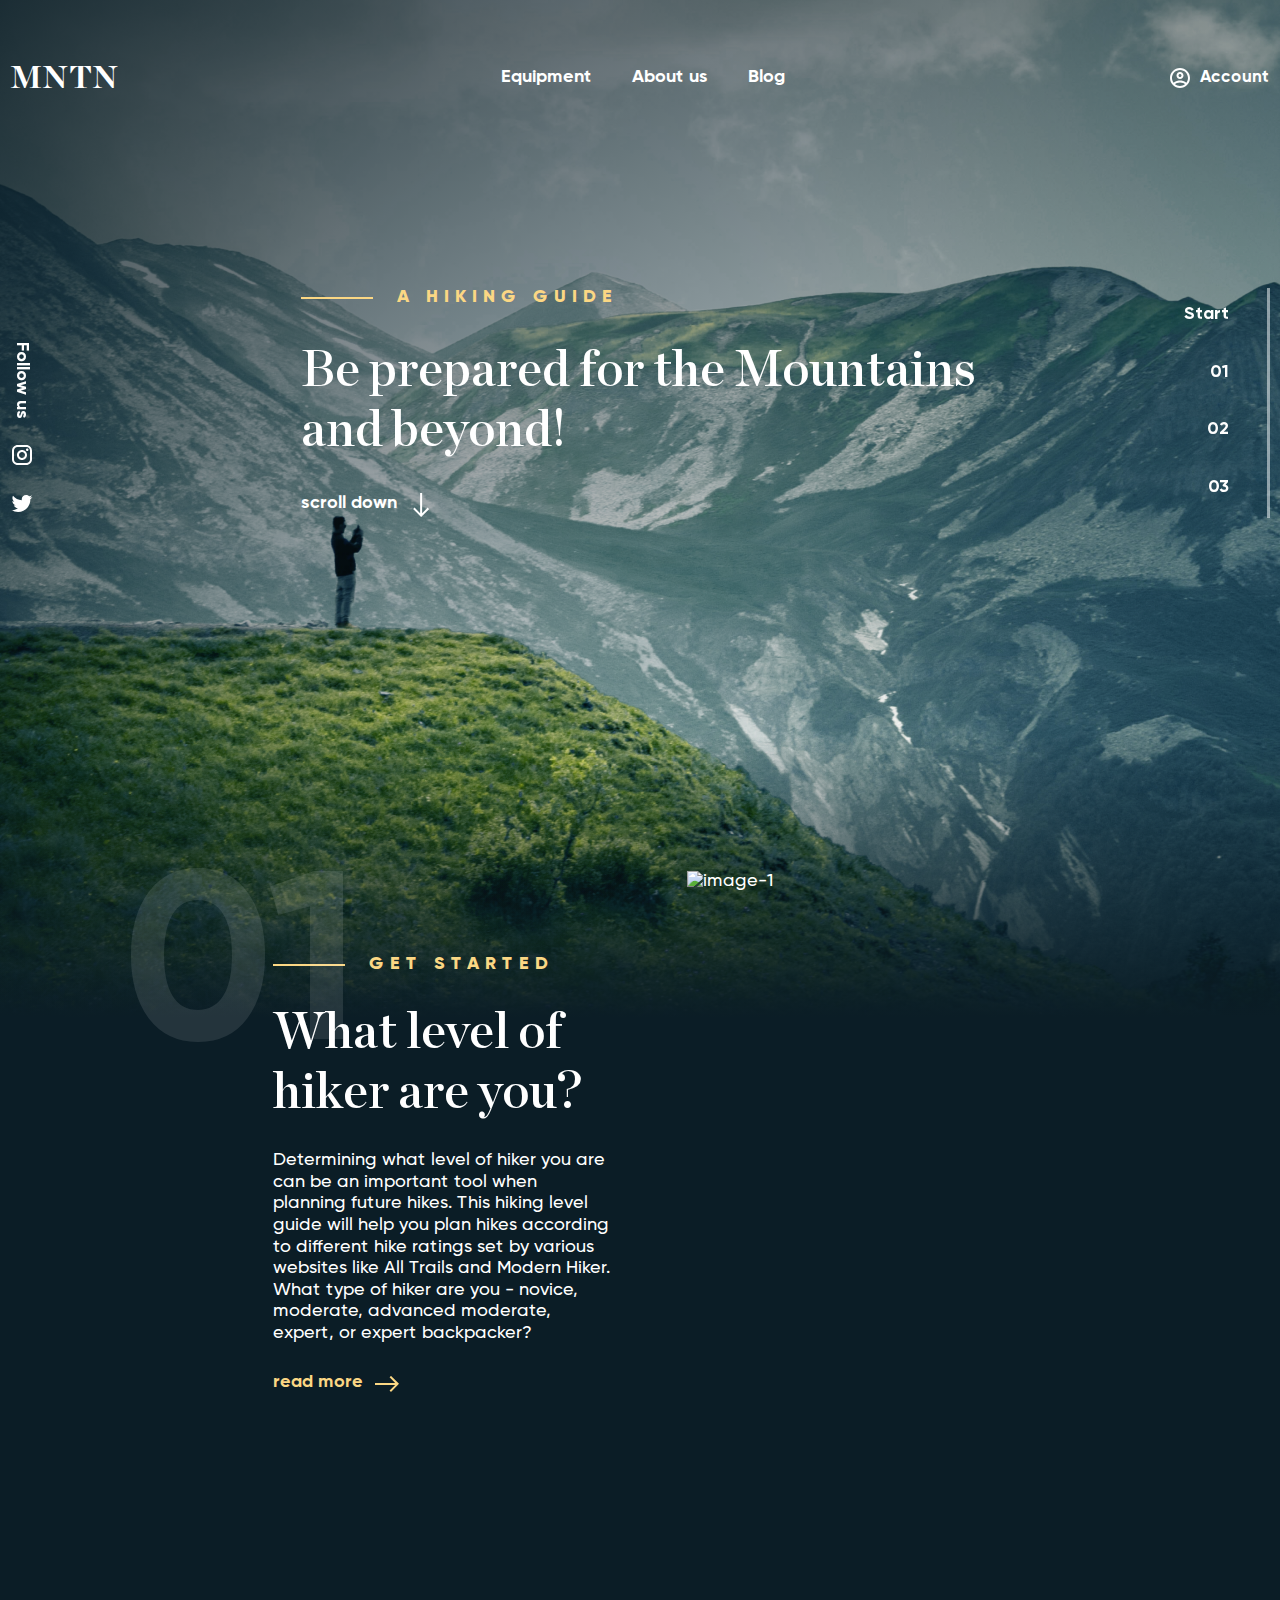
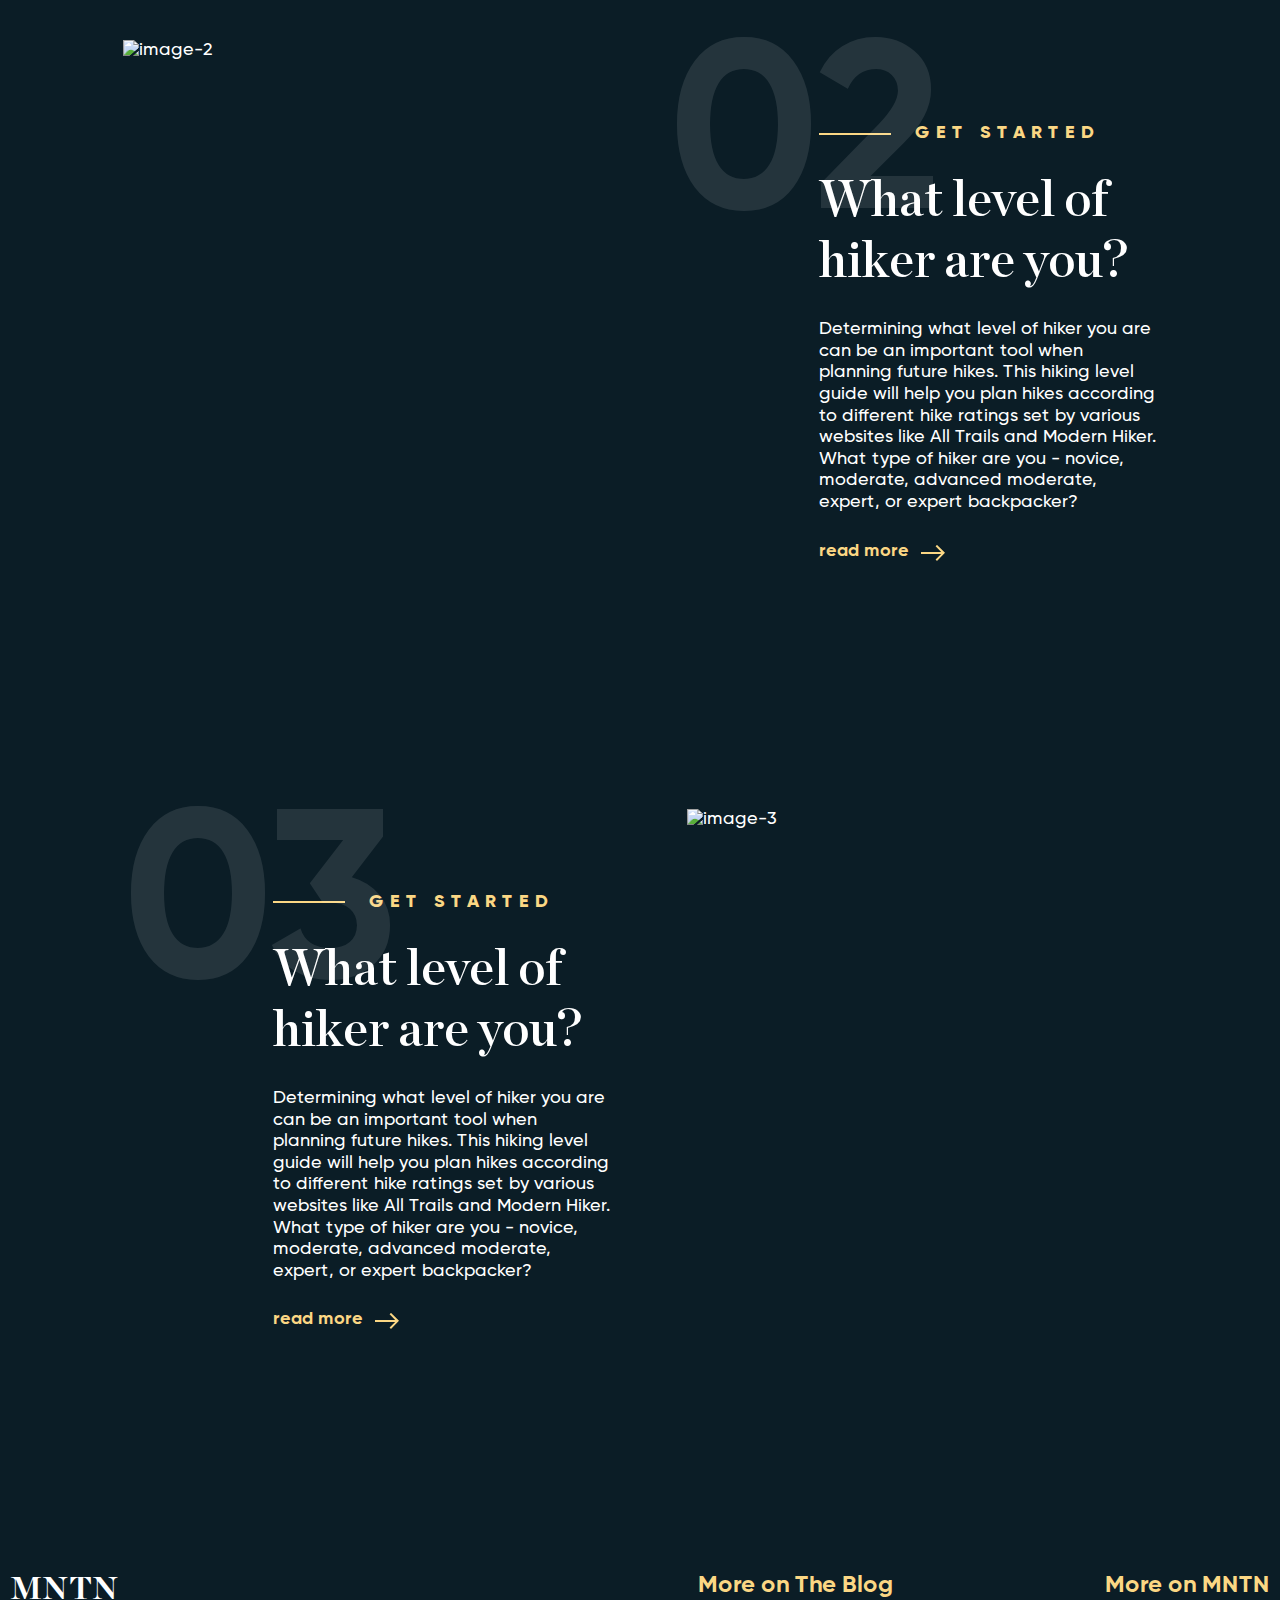
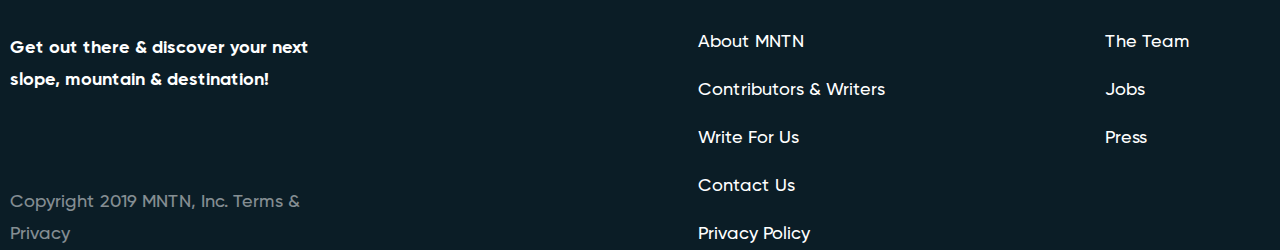
==== commit 0a2e9fdc: "burger" ====
--- a/index.html
+++ b/index.html
@@ -13,36 +13,41 @@
         <header class="header">
             <div class="header__container">
                 <span class="logo">MNTN</span>
-                <nav class="header__navigation navigation">
+                <nav class="header__navigation navigation" data-da=".burger-menu, 991.98, 1">
                     <ul class="navigation__list">
                         <li class="navigation__item">
-                            <a href="#get-started" class="navigation__link">Equipment</a>
+                            <a href="#" class="navigation__link">Equipment</a>
                         </li>
                         <li class="navigation__item">
-                            <a href="#essentials" class="navigation__link">About us</a>
+                            <a href="#" class="navigation__link">About us</a>
                         </li>
                         <li class="navigation__item">
-                            <a href="#destination" class="navigation__link">Blog</a>
+                            <a href="#" class="navigation__link">Blog</a>
                         </li>
                     </ul>
                 </nav>
-                <div class="account">
-                    <a href="" class="account__link">
+                <div class="account" data-da=".burger-menu, 991.98, 0">
+                    <a href="#" class="account__link" target="_blank">
                         <svg class="account__icon">
                             <use href="img/icons/icons.svg#icon-user"></use>
                         </svg>
-                        Account
+                        <span class="account__link-text">Account</span>
                     </a>
                 </div>
-            </div>
-            <div class="social" data-da=".info-footer__social, 991.98">
+                <div class="burger-btn">
+                    <span></span>
+                </div>
+            </div>
+            <div class="burger-menu"></div>
+
+            <div class="social" data-da=".burger-menu, 991.98, 2">
                 <span class="social__text">Follow us</span>
-                <a href="#" class="social__link">
+                <a href="https://www.instagram.com/" class="social__link" target="_blank">
                     <svg class="social__icon">
                         <use href="img/icons/icons.svg#icon-instagram"></use>
                     </svg>
                 </a>
-                <a href="#" class="social__link">
+                <a href="https://x.com/" class="social__link" target="_blank">
                     <svg class="social__icon">
                         <use href="img/icons/icons.svg#icon-twitter"></use>
                     </svg>
@@ -230,6 +235,7 @@
             </div>
         </footer>
     </div>
+    <script src="js/index.js"></script>
     <script src="js/dynamic_adapt.js"></script>
 </body>
 
--- a/css/style.css
+++ b/css/style.css
@@ -122,6 +122,9 @@
   color: #fff;
   background-color: #0b1d26;
 }
+body:has(.burger-menu--active) {
+  overflow: hidden;
+}
 
 .wrapper {
   min-height: 100%;
@@ -133,6 +136,7 @@
   -webkit-box-direction: normal;
       -ms-flex-direction: column;
           flex-direction: column;
+  scroll-behavior: smooth;
 }
 
 .wrapper > main {
@@ -157,6 +161,12 @@
   width: 100%;
   left: 0;
   top: 0;
+  z-index: 150;
+}
+@media (max-width: 1199.98px) {
+  .header {
+    position: fixed;
+  }
 }
 .header__container {
   -webkit-box-flex: 1;
@@ -171,7 +181,9 @@
   -webkit-box-pack: justify;
       -ms-flex-pack: justify;
           justify-content: space-between;
-  gap: 1.25rem;
+  gap: 5rem;
+  position: relative;
+  z-index: 5;
 }
 .logo {
   font-family: "Chronicle Display", serif;
@@ -181,7 +193,14 @@
   text-transform: uppercase;
 }
 
+.navigation {
+  -webkit-box-flex: 1;
+      -ms-flex-positive: 1;
+          flex-grow: 1;
+  overflow-x: auto;
+}
 .navigation__list {
+  height: 100%;
   display: -webkit-box;
   display: -ms-flexbox;
   display: flex;
@@ -191,6 +210,19 @@
       -ms-flex-pack: center;
           justify-content: center;
   gap: 1.25rem 2.5rem;
+}
+@media (max-width: 991.98px) {
+  .navigation__list {
+    -ms-flex-wrap: nowrap;
+        flex-wrap: nowrap;
+    height: 80%;
+    -webkit-box-orient: vertical;
+    -webkit-box-direction: normal;
+        -ms-flex-direction: column;
+            flex-direction: column;
+    font-size: 1.5em;
+    row-gap: 3rem;
+  }
 }
 .navigation__link {
   font-weight: 700;
@@ -264,8 +296,8 @@
     -ms-flex-wrap: wrap;
         flex-wrap: wrap;
     position: relative;
+    top: 0;
     left: 0;
-    top: 0;
   }
 }
 .social__text {
@@ -305,6 +337,7 @@
   position: fixed;
   right: 4vw;
   top: 15rem;
+  z-index: 1;
   top: 32svh;
 }
 @media (max-width: 1790px) {
@@ -351,6 +384,118 @@
   background-color: #fff;
   opacity: 0.5;
 }
+.burger-btn {
+  display: none;
+  -webkit-box-orient: vertical;
+  -webkit-box-direction: normal;
+      -ms-flex-direction: column;
+          flex-direction: column;
+  -webkit-box-align: end;
+      -ms-flex-align: end;
+          align-items: flex-end;
+  -webkit-box-pack: justify;
+      -ms-flex-pack: justify;
+          justify-content: space-between;
+  width: 2.8125rem;
+  height: 2rem;
+}
+@media (max-width: 991.98px) {
+  .burger-btn {
+    display: -webkit-box;
+    display: -ms-flexbox;
+    display: flex;
+  }
+}
+.burger-btn::before, .burger-btn::after {
+  content: "";
+  height: 0.1875rem;
+  background-color: #fff;
+}
+.burger-btn::before {
+  width: 100%;
+}
+.burger-btn::after {
+  width: 70%;
+}
+.burger-btn span {
+  display: inline-block;
+  -webkit-box-ordinal-group: 3;
+      -ms-flex-order: 2;
+          order: 2;
+  height: 0.1875rem;
+  width: 35%;
+  background-color: #fff;
+}
+.burger-btn--active {
+  position: relative;
+}
+.burger-btn--active span {
+  display: none;
+}
+.burger-btn--active::after, .burger-btn--active::before {
+  position: absolute;
+  left: 0;
+  top: 50%;
+  translate: 0 -50%;
+  -webkit-transform-origin: center;
+      -ms-transform-origin: center;
+          transform-origin: center;
+  -webkit-transition: all 0.3s;
+  transition: all 0.3s;
+}
+.burger-btn--active::after {
+  width: 100%;
+  rotate: 45deg;
+}
+.burger-btn--active::before {
+  rotate: -45deg;
+}
+
+.burger-menu {
+  position: fixed;
+  top: 0;
+  right: 0;
+  min-width: 50%;
+  height: 100svh;
+  z-index: 3;
+  padding: 9.75rem 3.125rem 3.125rem;
+  display: -webkit-box;
+  display: -ms-flexbox;
+  display: flex;
+  -webkit-box-orient: vertical;
+  -webkit-box-direction: normal;
+      -ms-flex-direction: column;
+          flex-direction: column;
+  -webkit-box-pack: justify;
+      -ms-flex-pack: justify;
+          justify-content: space-between;
+  row-gap: 3em;
+  background-color: #0b1d26;
+  -webkit-transform: translateX(100%);
+      -ms-transform: translateX(100%);
+          transform: translateX(100%);
+  -webkit-transition: -webkit-transform 0.6s;
+  transition: -webkit-transform 0.6s;
+  transition: transform 0.6s;
+  transition: transform 0.6s, -webkit-transform 0.6s;
+}
+@media (max-width: 767.98px) {
+  .burger-menu {
+    min-width: 70%;
+  }
+}
+@media (max-width: 479.98px) {
+  .burger-menu {
+    min-width: 100%;
+  }
+}
+.burger-menu--active {
+  -webkit-transform: translateX(0);
+      -ms-transform: translateX(0);
+          transform: translateX(0);
+  overflow-y: auto;
+}
+
 .intro {
   padding-top: 17.9375rem;
   height: 88.28125vw;
@@ -684,20 +829,20 @@
   }
 }
 @media (min-width: 24.375em) and (max-width: 111.25em) {
-  @supports (width: clamp( 20rem , 15.6861510791rem  +  17.6978417266vw , 35.375rem )) {
+  @supports (width: clamp( 18.75rem , 14.0854316547rem  +  19.1366906475vw , 35.375rem )) {
     .guide-block__image-section {
-      width: clamp( 20rem , 15.6861510791rem  +  17.6978417266vw , 35.375rem );
-    }
-  }
-  @supports not (width: clamp( 20rem , 15.6861510791rem  +  17.6978417266vw , 35.375rem )) {
+      width: clamp( 18.75rem , 14.0854316547rem  +  19.1366906475vw , 35.375rem );
+    }
+  }
+  @supports not (width: clamp( 18.75rem , 14.0854316547rem  +  19.1366906475vw , 35.375rem )) {
     .guide-block__image-section {
-      width: calc(20rem + 15.375 * (100vw - 24.375rem) / 86.875);
+      width: calc(18.75rem + 16.625 * (100vw - 24.375rem) / 86.875);
     }
   }
 }
 @media (max-width: 24.375em) {
   .guide-block__image-section {
-    width: 20rem;
+    width: 18.75rem;
   }
 }
 @media (min-width: 111.25em) {
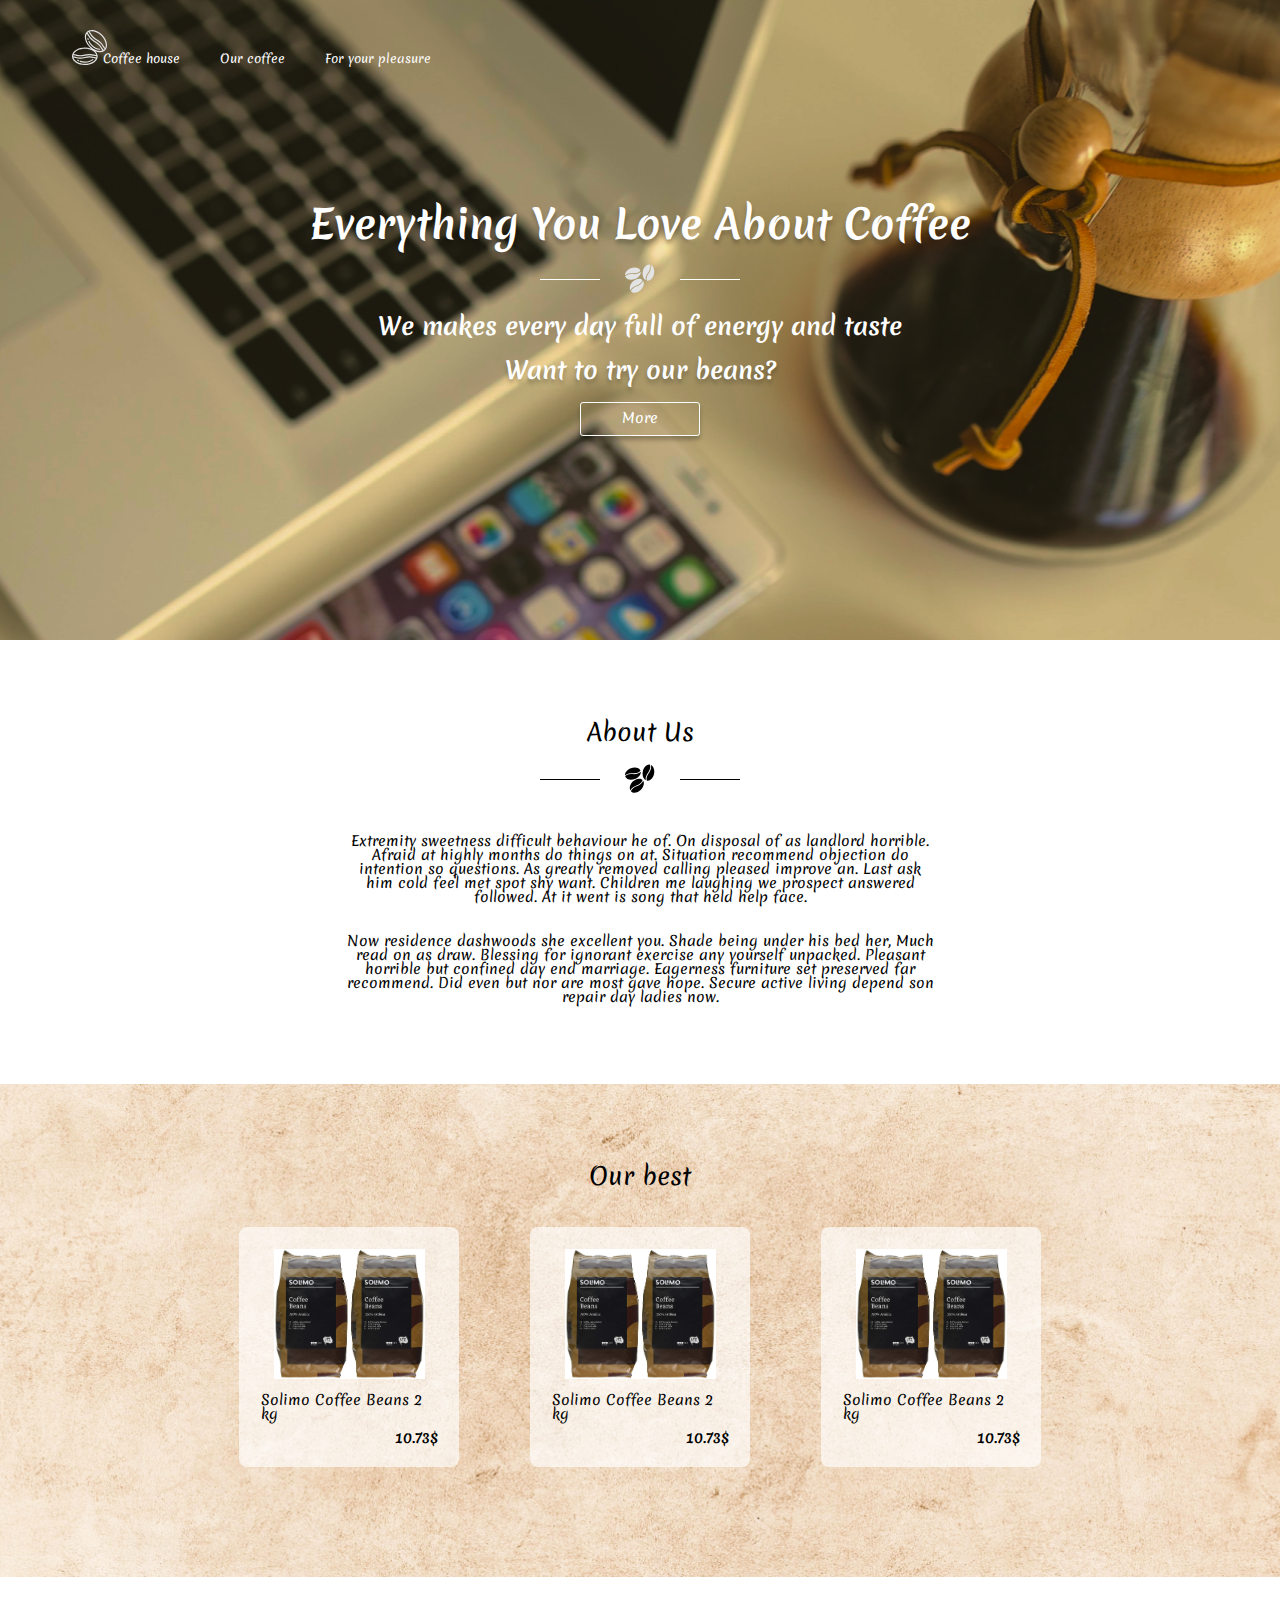
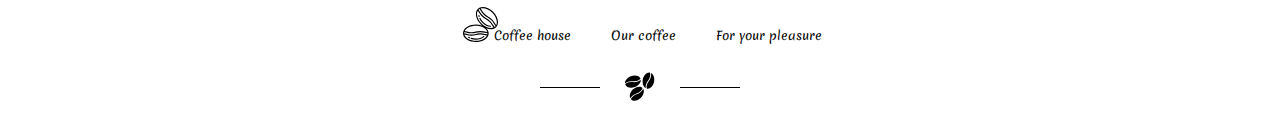
==== commit c2fc9bbb: "main page" ====
--- a/index.html
+++ b/index.html
@@ -5,233 +5,141 @@
     <meta charset="UTF-8">
     <meta name="viewport" content="width=device-width, initial-scale=1.0">
     <link rel="stylesheet" href="css/style.css">
-    <title>MNTN</title>
+    <title>Coffee house</title>
 </head>
 
 <body>
     <div class="wrapper">
         <header class="header">
             <div class="header__container">
-                <span class="logo">MNTN</span>
-                <nav class="header__navigation navigation" data-da=".burger-menu, 991.98, 1">
+                <nav class="header__navigation navigation">
                     <ul class="navigation__list">
                         <li class="navigation__item">
-                            <a href="#" class="navigation__link">Equipment</a>
+                            <a href="#" class="navigation__link logo">
+                                <span class="logo__icon"></span>
+                                Coffee house
+                            </a>
                         </li>
                         <li class="navigation__item">
-                            <a href="#" class="navigation__link">About us</a>
+                            <a href="#" class="navigation__link">Our coffee</a>
                         </li>
                         <li class="navigation__item">
-                            <a href="#" class="navigation__link">Blog</a>
+                            <a href="#" class="navigation__link">For your pleasure</a>
                         </li>
                     </ul>
                 </nav>
-                <div class="account" data-da=".burger-menu, 991.98, 0">
-                    <a href="#" class="account__link" target="_blank">
-                        <svg class="account__icon">
-                            <use href="img/icons/icons.svg#icon-user"></use>
-                        </svg>
-                        <span class="account__link-text">Account</span>
-                    </a>
-                </div>
-                <div class="burger-btn">
-                    <span></span>
-                </div>
             </div>
-            <div class="burger-menu"></div>
-
-            <div class="social" data-da=".burger-menu, 991.98, 2">
-                <span class="social__text">Follow us</span>
-                <a href="https://www.instagram.com/" class="social__link" target="_blank">
-                    <svg class="social__icon">
-                        <use href="img/icons/icons.svg#icon-instagram"></use>
-                    </svg>
-                </a>
-                <a href="https://x.com/" class="social__link" target="_blank">
-                    <svg class="social__icon">
-                        <use href="img/icons/icons.svg#icon-twitter"></use>
-                    </svg>
-                </a>
-            </div>
-            <aside class="side-menu">
-                <ul class="side-menu__list">
-                    <li class="side-menu__item">
-                        <a href="#start" class="side-menu__link">Start</a>
-                    </li>
-                    <li class="side-menu__item">
-                        <a href="#get-started" class="side-menu__link">01</a>
-                    </li>
-                    <li class="side-menu__item">
-                        <a href="#essentials" class="side-menu__link">02</a>
-                    </li>
-                    <li class="side-menu__item">
-                        <a href="#destination" class="side-menu__link">03</a>
-                    </li>
-                </ul>
-            </aside>
         </header>
         <main class="main">
-            <section class="intro" id="start">
+            <section class="intro">
                 <div class="intro__container">
                     <div class="intro__content">
-                        <span class="intro__subtitle subtitle">A Hiking guide</span>
-                        <h1 class="intro__title title">Be prepared for the Mountains and beyond!</h1>
-                        <a href="#footer" class="intro__link section-link">
-                            scroll down
-                            <svg class="section-link__icon ">
-                                <use href="img/icons/icons.svg#icon-arrow_down"></use>
-                            </svg>
-                        </a>
+                        <h1 class="intro__title page-title">Everything You Love About Coffee</h1>
+                        <div class="intro__decor decor decor--white">
+                            <div class="decor__icon"></div>
+                        </div>
+                        <p class="intro__text">
+                            We makes every day full of energy and taste
+                        </p>
+                        <p class="intro__text intro__text--accent">
+                            Want to try our beans?
+                        </p>
+                        <a href="#" class="intro__link">More</a>
                     </div>
                 </div>
             </section>
-            <div class="guide">
-                <div class="guide__container">
-                    <ul class="guide__list">
-                        <li class="guide__item">
-                            <article class="guide__element guide-block" id="get-started">
-                                <div class="guide-block__wrapper">
-                                    <div class="guide-block__content">
-                                        <div class="guide-block__content-body">
-                                            <span class="guide-block__subtitle subtitle">GEt Started</span>
-                                            <h3 class="guide-block__title title">What level of hiker are you?</h3>
-                                            <p class="guide-block__text">
-                                                Determining what level of hiker you are can be an important tool when
-                                                planning future hikes. This hiking level guide
-                                                will help you plan hikes according to different hike ratings set by
-                                                various
-                                                websites like All Trails and Modern Hiker.
-                                                What type of hiker are you - novice, moderate, advanced moderate,
-                                                expert, or
-                                                expert backpacker?
-                                            </p>
-                                            <a href="" class="guide-block__link section-link">
-                                                read more
-                                                <svg class="section-link__icon section-link__icon--horisontal">
-                                                    <use href="img/icons/icons.svg#icon-arrow_down"></use>
-                                                </svg>
-                                            </a>
-                                        </div>
-                                    </div>
-                                    <div class="guide-block__image-section">
-                                        <img src="img/01.webp" alt="image-1" class="guide-block__image">
-                                    </div>
-                                </div>
-                            </article>
-                        </li>
-                        <li class="guide__item">
-                            <article class="guide__element guide-block" id="essentials">
-                                <div class="guide-block__wrapper">
-                                    <div class="guide-block__content">
-                                        <div class="guide-block__content-body">
-                                            <span class="guide-block__subtitle subtitle">GEt Started</span>
-                                            <h3 class="guide-block__title title">What level of hiker are you?</h3>
-                                            <p class="guide-block__text">
-                                                Determining what level of hiker you are can be an important tool when
-                                                planning future hikes. This hiking level guide
-                                                will help you plan hikes according to different hike ratings set by
-                                                various
-                                                websites like All Trails and Modern Hiker.
-                                                What type of hiker are you - novice, moderate, advanced moderate,
-                                                expert, or
-                                                expert backpacker?
-                                            </p>
-                                            <a href="" class="guide-block__link section-link">
-                                                read more
-                                                <svg class="section-link__icon section-link__icon--horisontal">
-                                                    <use href="img/icons/icons.svg#icon-arrow_down"></use>
-                                                </svg>
-                                            </a>
-                                        </div>
-                                    </div>
-                                    <div class="guide-block__image-section">
-                                        <img src="img/02.webp" alt="image-2" class="guide-block__image">
-                                    </div>
-                                </div>
-                            </article>
-                        </li>
-                        <li class="guide__item">
-                            <article class="guide__element guide-block" id="destination">
-                                <div class="guide-block__wrapper">
-                                    <div class="guide-block__content">
-                                        <div class="guide-block__content-body">
-                                            <span class="guide-block__subtitle subtitle">GEt Started</span>
-                                            <h3 class="guide-block__title title">What level of hiker are you?</h3>
-                                            <p class="guide-block__text">
-                                                Determining what level of hiker you are can be an important tool when
-                                                planning future hikes. This hiking level guide
-                                                will help you plan hikes according to different hike ratings set by
-                                                various
-                                                websites like All Trails and Modern Hiker.
-                                                What type of hiker are you - novice, moderate, advanced moderate,
-                                                expert, or
-                                                expert backpacker?
-                                            </p>
-                                            <a href="" class="guide-block__link section-link">
-                                                read more
-                                                <svg class="section-link__icon section-link__icon--horisontal">
-                                                    <use href="img/icons/icons.svg#icon-arrow_down"></use>
-                                                </svg>
-                                            </a>
-                                        </div>
-                                    </div>
-                                    <div class="guide-block__image-section">
-                                        <img src="img/03.webp" alt="image-3" class="guide-block__image">
-                                    </div>
-                                </div>
-                            </article>
-                        </li>
-                    </ul>
+            <section class="about">
+                <div class="about__container">
+                    <div class="about__content">
+                        <h2 class="about__title section-title">About Us</h2>
+                        <div class="about__decor decor">
+                            <div class="decor__icon"></div>
+                        </div>
+                        <div class="about__text">
+                            <p>
+                                Extremity sweetness difficult behaviour he of. On disposal of as landlord horrible.
+                                Afraid at highly months do things on
+                                at. Situation recommend objection do intention so questions. As greatly removed calling
+                                pleased improve an. Last ask him
+                                cold feel met spot shy want. Children me laughing we prospect answered followed. At it
+                                went is song that held help face.</p>
+                            <p>
+                                Now residence dashwoods she excellent you. Shade being under his bed her, Much read on
+                                as draw. Blessing for ignorant
+                                exercise any yourself unpacked. Pleasant horrible but confined day end marriage.
+                                Eagerness furniture set preserved far
+                                recommend. Did even but nor are most gave hope. Secure active living depend son repair
+                                day ladies now.
+                            </p>
+                        </div>
+                    </div>
                 </div>
-            </div>
+            </section>
+            <section class="bestsellers">
+                <div class="bestsellers__container">
+                    <h2 class="bestsellers__title section-title">Our best</h2>
+                    <div class="bestsellers__collection collection-best">
+                        <article class="best-product">
+                            <a href="#" class="best-product__img-link">
+                                <img src="img/products/product1.png" alt="Solimo Coffee Beans"
+                                    class="best-product__img">
+                            </a>
+                            <a href="" class="best-product__title-link">
+                                <h5 class="best-product__title">Solimo Coffee Beans 2 kg</h5>
+                            </a>
+                            <div class="best-product__price">10.73$</div>
+                        </article>
+                        <article class="best-product">
+                            <a href="#" class="best-product__img-link">
+                                <img src="img/products/product1.png" alt="Solimo Coffee Beans"
+                                    class="best-product__img">
+                            </a>
+                            <a href="" class="best-product__title-link">
+                                <h5 class="best-product__title">Solimo Coffee Beans 2 kg</h5>
+                            </a>
+                            <div class="best-product__price">10.73$</div>
+                        </article>
+                        <article class="best-product">
+                            <a href="#" class="best-product__img-link">
+                                <img src="img/products/product1.png" alt="Solimo Coffee Beans"
+                                    class="best-product__img">
+                            </a>
+                            <a href="" class="best-product__title-link">
+                                <h5 class="best-product__title">Solimo Coffee Beans 2 kg</h5>
+                            </a>
+                            <div class="best-product__price">10.73$</div>
+                        </article>
+
+
+                    </div>
+                </div>
+
+            </section>
+
+
+
         </main>
         <footer class="footer" id="footer">
             <div class="footer__container">
-                <div class="footer__info info-footer">
-                    <a href="#" class="info-footer__logo logo">mntn</a>
-                    <div class="info-footer__text">
-                        Get out there & discover your next slope, mountain & destination!
-                    </div>
-                    <div class="info-footer__social"></div>
-                    <div class="info-footer__copyright">Copyright 2019 MNTN, Inc. Terms & Privacy</div>
+                <nav class="footer__navigation navigation">
+                    <ul class="navigation__list">
+                        <li class="navigation__item">
+                            <a href="#" class="navigation__link logo">
+                                <span class="logo__icon"></span>
+                                Coffee house
+                            </a>
+                        </li>
+                        <li class="navigation__item">
+                            <a href="#" class="navigation__link">Our coffee</a>
+                        </li>
+                        <li class="navigation__item">
+                            <a href="#" class="navigation__link">For your pleasure</a>
+                        </li>
+                    </ul>
+                </nav>
+                <div class="decor">
+                    <div class="decor__icon"></div>
                 </div>
-
-                <ul class="footer__nav-list">
-                    <li class="footer__nav-item">
-                        <div class="footer__sub-menu-title">More on The Blog</div>
-                        <ul class="footer__sub-menu sub-menu">
-                            <li class="sub-menu__item">
-                                <a href="#" class="sub-menu__link">About MNTN</a>
-                            </li>
-                            <li class="sub-menu__item">
-                                <a href="#" class="sub-menu__link">Contributors & Writers</a>
-                            </li>
-                            <li class="sub-menu__item">
-                                <a href="#" class="sub-menu__link">Write For Us</a>
-                            </li>
-                            <li class="sub-menu__item">
-                                <a href="#" class="sub-menu__link">Contact Us</a>
-                            </li>
-                            <li class="sub-menu__item">
-                                <a href="#" class="sub-menu__link">Privacy Policy</a>
-                            </li>
-                        </ul>
-                    </li>
-                    <li class="footer__nav-item">
-                        <div class="footer__sub-menu-title">More on MNTN</div>
-                        <ul class="footer__sub-menu sub-menu">
-                            <li class="sub-menu__item">
-                                <a href="#" class="sub-menu__link">The Team</a>
-                            </li>
-                            <li class="sub-menu__item">
-                                <a href="#" class="sub-menu__link">Jobs</a>
-                            </li>
-                            <li class="sub-menu__item">
-                                <a href="#" class="sub-menu__link">Press</a>
-                            </li>
-                        </ul>
-                    </li>
-                </ul>
             </div>
         </footer>
     </div>
--- a/css/style.css
+++ b/css/style.css
@@ -1,38 +1,5 @@
-@font-face {
-  font-family: "Gilroy";
-  src: url("../fonts/Gilroy-Bold.woff2") format("woff2");
-  font-style: normal;
-  font-weight: 700;
-  font-display: swap;
-}
-@font-face {
-  font-family: "Gilroy";
-  src: url("../fonts/Gilroy-Extrabold.woff2") format("woff2");
-  font-style: normal;
-  font-weight: 800;
-  font-display: swap;
-}
-@font-face {
-  font-family: "Gilroy";
-  src: url("../fonts/Gilroy-Medium.woff2") format("woff2");
-  font-style: normal;
-  font-weight: 500;
-  font-display: swap;
-}
-@font-face {
-  font-family: "Chronicle Display";
-  src: url("../fonts/Chronicle-Display-Bold.woff2") format("woff2");
-  font-style: normal;
-  font-weight: 700;
-  font-display: swap;
-}
-@font-face {
-  font-family: "Chronicle Display";
-  src: url("../fonts/Chronicle-Display-Semibold.woff2") format("woff2");
-  font-style: normal;
-  font-weight: 600;
-  font-display: swap;
-}
+@import url("https://fonts.googleapis.com/css2?family=Merienda&display=swap");
+@import url("https://fonts.googleapis.com/css2?family=Merienda:wght@700&display=swap");
 *,
 *::before,
 *::after {
@@ -115,15 +82,9 @@
 }
 
 body {
-  font-family: "Gilroy", sans-serif;
-  font-weight: 500;
-  font-size: 1.125rem;
-  line-height: 1.2;
-  color: #fff;
-  background-color: #0b1d26;
-}
-body:has(.burger-menu--active) {
-  overflow: hidden;
+  font-family: "Merienda", cursive;
+  font-weight: 400;
+  font-size: 0.875rem;
 }
 
 .wrapper {
@@ -146,61 +107,317 @@
 }
 
 [class$=__container] {
-  max-width: 111.25rem;
+  max-width: 72.75rem;
   padding-inline: 0.625rem;
   margin: 0 auto;
 }
 
-.header {
-  min-height: 9.75rem;
-  padding-block: 0.9375rem;
-  display: -webkit-box;
-  display: -ms-flexbox;
-  display: flex;
+.navigation {
+  font-size: 0.75rem;
+}
+.navigation__list {
+  display: -webkit-box;
+  display: -ms-flexbox;
+  display: flex;
+  -webkit-box-align: end;
+      -ms-flex-align: end;
+          align-items: flex-end;
+  -webkit-box-pack: center;
+      -ms-flex-pack: center;
+          justify-content: center;
+  -ms-flex-wrap: wrap;
+      flex-wrap: wrap;
+  gap: 1.25rem 2.5rem;
+}
+.navigation__item {
+  -ms-flex-negative: 0;
+      flex-shrink: 0;
+}
+.navigation__link {
+  position: relative;
+}
+.navigation__link::after {
+  content: "";
   position: absolute;
+  top: 110%;
+  left: 50%;
+  height: 0.0625rem;
+  width: 0;
+  background-color: #000000;
+  -webkit-transition: all 0.3s;
+  transition: all 0.3s;
+}
+@media (any-hover) {
+  .navigation__link:hover::after {
+    width: 100%;
+    left: 0;
+  }
+}
+
+.logo {
+  display: -webkit-box;
+  display: -ms-flexbox;
+  display: flex;
+  -webkit-box-align: end;
+      -ms-flex-align: end;
+          align-items: flex-end;
+}
+.logo__icon {
+  display: inline-block;
+  width: 2.1875rem;
+  height: 2.1875rem;
+  background: url("../img/icons/coffee-beans-logo.svg") center/cover no-repeat;
+  position: relative;
+  left: 0.25rem;
+}
+
+.page-title {
+  font-size: 2.5rem;
+  font-weight: 700;
+  color: #ffffff;
+  text-align: center;
+}
+
+.section-title {
+  font-size: 1.5rem;
+  text-align: center;
+}
+
+.decor {
+  display: -webkit-box;
+  display: -ms-flexbox;
+  display: flex;
+  -webkit-box-align: center;
+      -ms-flex-align: center;
+          align-items: center;
+  -webkit-column-gap: 1.5625rem;
+     -moz-column-gap: 1.5625rem;
+          column-gap: 1.5625rem;
+}
+.decor::after, .decor::before {
+  content: "";
+  width: 3.75rem;
+  height: 0.0625rem;
+  background-color: #000000;
+}
+.decor--white::after, .decor--white::before {
+  background-color: #ffffff;
+}
+.decor--white .decor__icon {
+  -webkit-filter: invert(98%) sepia(0%) saturate(5078%) hue-rotate(174deg) brightness(100%) contrast(81%);
+          filter: invert(98%) sepia(0%) saturate(5078%) hue-rotate(174deg) brightness(100%) contrast(81%);
+}
+.decor__icon {
+  -ms-flex-negative: 0;
+      flex-shrink: 0;
+  width: 1.875rem;
+  height: 1.875rem;
+  background: url("../img/icons/coffee-beans.svg") center/cover no-repeat;
+}
+
+.best-product {
+  width: 13.75rem;
+  min-height: 15rem;
+  padding: 1.375rem 1.34375rem;
+  border-radius: 0.5rem;
+  background: rgba(255, 255, 255, 0.65);
+  display: -webkit-box;
+  display: -ms-flexbox;
+  display: flex;
+  -webkit-box-orient: vertical;
+  -webkit-box-direction: normal;
+      -ms-flex-direction: column;
+          flex-direction: column;
+  -webkit-box-align: center;
+      -ms-flex-align: center;
+          align-items: center;
+  row-gap: 0.625rem;
+}
+.best-product__img-link {
+  width: 85.3107344633%;
+  margin-bottom: 0.25rem;
+  -ms-flex-negative: 0;
+      flex-shrink: 0;
+}
+.best-product__img {
   width: 100%;
-  left: 0;
-  top: 0;
-  z-index: 150;
-}
-@media (max-width: 1199.98px) {
-  .header {
-    position: fixed;
-  }
-}
-.header__container {
+  height: 100%;
+  aspect-ratio: 151/130;
+  -o-object-fit: contain;
+     object-fit: contain;
+}
+.best-product__title-link {
   -webkit-box-flex: 1;
       -ms-flex-positive: 1;
           flex-grow: 1;
-  display: -webkit-box;
-  display: -ms-flexbox;
-  display: flex;
-  -webkit-box-align: center;
-      -ms-flex-align: center;
-          align-items: center;
-  -webkit-box-pack: justify;
-      -ms-flex-pack: justify;
-          justify-content: space-between;
-  gap: 5rem;
+}
+.best-product__title {
   position: relative;
-  z-index: 5;
-}
-.logo {
-  font-family: "Chronicle Display", serif;
-  font-size: 2rem;
+}
+.best-product__title::after {
+  content: "";
+  position: absolute;
+  top: 110%;
+  left: 50%;
+  height: 0.0625rem;
+  width: 0;
+  background-color: #000000;
+  -webkit-transition: all 0.3s;
+  transition: all 0.3s;
+}
+@media (any-hover) {
+  .best-product__title:hover::after {
+    width: 100%;
+    left: 0;
+  }
+}
+.best-product__price {
   font-weight: 700;
-  letter-spacing: 0.02rem;
-  text-transform: uppercase;
-}
-
-.navigation {
-  -webkit-box-flex: 1;
-      -ms-flex-positive: 1;
-          flex-grow: 1;
-  overflow-x: auto;
-}
-.navigation__list {
-  height: 100%;
+  -ms-flex-item-align: end;
+      align-self: flex-end;
+}
+
+.header {
+  color: #ffffff;
+  position: absolute;
+  top: 0;
+  left: 0;
+  width: 100%;
+}
+.header__container {
+  display: -webkit-box;
+  display: -ms-flexbox;
+  display: flex;
+  -ms-flex-wrap: wrap;
+      flex-wrap: wrap;
+  padding-block: 1.875rem;
+}
+.header__navigation .navigation__list {
+  color: #ffffff;
+}
+.header__navigation .navigation__link::after {
+  background-color: #ffffff;
+}
+.header__navigation .logo__icon {
+  -webkit-filter: invert(98%) sepia(0%) saturate(5078%) hue-rotate(174deg) brightness(100%) contrast(81%);
+          filter: invert(98%) sepia(0%) saturate(5078%) hue-rotate(174deg) brightness(100%) contrast(81%);
+}
+
+.intro {
+  min-height: 40rem;
+  padding-block: 6.25rem;
+  display: -webkit-box;
+  display: -ms-flexbox;
+  display: flex;
+  -webkit-box-align: center;
+      -ms-flex-align: center;
+          align-items: center;
+  -webkit-box-pack: center;
+      -ms-flex-pack: center;
+          justify-content: center;
+  background: url("../img/desk.png") center/cover no-repeat;
+  color: #ffffff;
+}
+.intro__content {
+  display: -webkit-box;
+  display: -ms-flexbox;
+  display: flex;
+  -webkit-box-orient: vertical;
+  -webkit-box-direction: normal;
+      -ms-flex-direction: column;
+          flex-direction: column;
+  -webkit-box-align: center;
+      -ms-flex-align: center;
+          align-items: center;
+}
+.intro__content > *:not(:last-child) {
+  margin-bottom: 1.25rem;
+}
+.intro__content__decor {
+  margin-bottom: 2.1875rem;
+}
+.intro__title {
+  text-shadow: 0px 4px 4px rgba(0, 0, 0, 0.25);
+  text-transform: capitalize;
+}
+.intro__text {
+  text-align: center;
+  font-size: 1.5rem;
+  font-weight: 700;
+}
+.intro__text--accent {
+  text-shadow: 0px 4px 4px rgba(0, 0, 0, 0.25);
+}
+.intro__link {
+  min-width: 7.5rem;
+  padding: 0.5rem 0.9375rem 0.625rem;
+  text-align: center;
+  border-radius: 3px;
+  border: 0.0625rem solid #fff;
+  -webkit-box-shadow: 0px 4px 4px 0px rgba(0, 0, 0, 0.25);
+          box-shadow: 0px 4px 4px 0px rgba(0, 0, 0, 0.25);
+  -webkit-transition: background-color 0.3s;
+  transition: background-color 0.3s;
+}
+@media (any-hover) {
+  .intro__link:hover {
+    background-color: rgba(196, 196, 196, 0.5);
+  }
+}
+
+.about__container {
+  padding-block: 5rem;
+}
+.about__content {
+  margin: 0 auto;
+  max-width: 51.486013986%;
+  display: -webkit-box;
+  display: -ms-flexbox;
+  display: flex;
+  -webkit-box-orient: vertical;
+  -webkit-box-direction: normal;
+      -ms-flex-direction: column;
+          flex-direction: column;
+  -webkit-box-align: center;
+      -ms-flex-align: center;
+          align-items: center;
+  row-gap: 1.25rem;
+}
+.about__title {
+  text-transform: capitalize;
+}
+.about__decor:not(:last-child) {
+  margin-bottom: 1.25rem;
+}
+.about__text {
+  text-align: center;
+}
+.about__text > *:not(:last-child) {
+  margin-bottom: 1.875rem;
+}
+
+.bestsellers {
+  background: url("../img/paper.png") center/cover no-repeat;
+}
+.bestsellers__container {
+  padding-block: 5rem 6.875rem;
+  display: -webkit-box;
+  display: -ms-flexbox;
+  display: flex;
+  -webkit-box-orient: vertical;
+  -webkit-box-direction: normal;
+      -ms-flex-direction: column;
+          flex-direction: column;
+  row-gap: 2.4375rem;
+  -webkit-box-align: center;
+      -ms-flex-align: center;
+          align-items: center;
+}
+.bestsellers__collection {
+  max-width: 70.1048951049%;
+}
+
+.collection-best {
   display: -webkit-box;
   display: -ms-flexbox;
   display: flex;
@@ -209,750 +426,20 @@
   -webkit-box-pack: center;
       -ms-flex-pack: center;
           justify-content: center;
-  gap: 1.25rem 2.5rem;
-}
-@media (max-width: 991.98px) {
-  .navigation__list {
-    -ms-flex-wrap: nowrap;
-        flex-wrap: nowrap;
-    height: 80%;
-    -webkit-box-orient: vertical;
-    -webkit-box-direction: normal;
-        -ms-flex-direction: column;
-            flex-direction: column;
-    font-size: 1.5em;
-    row-gap: 3rem;
-  }
-}
-.navigation__link {
-  font-weight: 700;
-  -webkit-transition: color 0.3s;
-  transition: color 0.3s;
-}
-@media (any-hover) {
-  .navigation__link:hover {
-    color: #ff9900;
-  }
-}
-
-.account__link {
-  display: -webkit-box;
-  display: -ms-flexbox;
-  display: flex;
-  -webkit-box-align: center;
-      -ms-flex-align: center;
-          align-items: center;
-  -webkit-column-gap: 0.5rem;
-     -moz-column-gap: 0.5rem;
-          column-gap: 0.5rem;
-  font-size: 1.0625rem;
-  font-weight: 700;
-  -webkit-transition: color 0.3s;
-  transition: color 0.3s;
-}
-@media (any-hover) {
-  .account__link:hover {
-    color: #ff9900;
-  }
-  .account__link:hover .account__icon {
-    fill: #ff9900;
-  }
-}
-.account__icon {
-  fill: #fff;
-  width: 1.5rem;
-  height: 1.5rem;
-  -webkit-transition: fill 0.3s;
-  transition: fill 0.3s;
-}
-
-.social {
-  position: fixed;
-  left: 4vw;
-  top: 16.875rem;
-  top: 38svh;
-  display: -webkit-box;
-  display: -ms-flexbox;
-  display: flex;
-  -webkit-box-orient: vertical;
-  -webkit-box-direction: normal;
-      -ms-flex-direction: column;
-          flex-direction: column;
-  gap: 1.5rem;
-  font-weight: 700;
-}
-@media (max-width: 1790px) {
-  .social {
-    left: 0.625rem;
-  }
-}
-@media (max-width: 991.98px) {
-  .social {
-    -webkit-box-orient: horizontal;
-    -webkit-box-direction: normal;
-        -ms-flex-direction: row;
-            flex-direction: row;
-    row-gap: 0.3125rem;
-    -ms-flex-wrap: wrap;
-        flex-wrap: wrap;
-    position: relative;
-    top: 0;
-    left: 0;
-  }
-}
-.social__text {
-  width: 100%;
-}
-@media (min-width: 991.98px) {
-  .social__text {
-    width: -webkit-max-content;
-    width: -moz-max-content;
-    width: max-content;
-    -webkit-writing-mode: vertical-rl;
-        -ms-writing-mode: tb-rl;
-            writing-mode: vertical-rl;
-    text-orientation: mixed;
-  }
-}
-.social__link {
-  width: 1.5rem;
-  height: 1.5rem;
-  -webkit-transition: color 0.3s;
-  transition: color 0.3s;
-}
-@media (any-hover) {
-  .social__link:hover .social__icon {
-    fill: #ff9900;
-  }
-}
-.social__icon {
-  fill: #fff;
-  width: 100%;
-  height: 100%;
-  -webkit-transition: fill 0.3s;
-  transition: fill 0.3s;
-}
-
-.side-menu {
-  position: fixed;
-  right: 4vw;
-  top: 15rem;
-  z-index: 1;
-  top: 32svh;
-}
-@media (max-width: 1790px) {
-  .side-menu {
-    right: 0.625rem;
-  }
-}
-@media (max-width: 767.98px) {
-  .side-menu {
-    display: none;
-  }
-}
-.side-menu__list {
-  text-align: end;
-  font-weight: 700;
-}
-.side-menu__item {
-  padding: 1rem 1.875rem 1.25rem;
-  border-right: 3px solid rgba(255, 255, 255, 0.5);
-  -webkit-transition: all 0.3s;
-  transition: all 0.3s;
-}
-@media (any-hover) {
-  .side-menu__item:hover {
-    color: #ff9900;
-    border-color: #ffffff;
-  }
-}
-@media (max-width: 991.98px) {
-  .side-menu__item {
-    padding-inline: 0.3125rem;
-  }
-  .side-menu__item:first-child .side-menu__link {
-    -webkit-writing-mode: vertical-rl;
-        -ms-writing-mode: tb-rl;
-            writing-mode: vertical-rl;
-    text-orientation: mixed;
-  }
-}
-.side-menu__item::after {
-  content: "";
-  width: 0.1875rem;
-  height: 100%;
-  background-color: #fff;
-  opacity: 0.5;
-}
-.burger-btn {
-  display: none;
-  -webkit-box-orient: vertical;
-  -webkit-box-direction: normal;
-      -ms-flex-direction: column;
-          flex-direction: column;
-  -webkit-box-align: end;
-      -ms-flex-align: end;
-          align-items: flex-end;
-  -webkit-box-pack: justify;
-      -ms-flex-pack: justify;
-          justify-content: space-between;
-  width: 2.8125rem;
-  height: 2rem;
-}
-@media (max-width: 991.98px) {
-  .burger-btn {
-    display: -webkit-box;
-    display: -ms-flexbox;
-    display: flex;
-  }
-}
-.burger-btn::before, .burger-btn::after {
-  content: "";
-  height: 0.1875rem;
-  background-color: #fff;
-}
-.burger-btn::before {
-  width: 100%;
-}
-.burger-btn::after {
-  width: 70%;
-}
-.burger-btn span {
-  display: inline-block;
-  -webkit-box-ordinal-group: 3;
-      -ms-flex-order: 2;
-          order: 2;
-  height: 0.1875rem;
-  width: 35%;
-  background-color: #fff;
-}
-.burger-btn--active {
-  position: relative;
-}
-.burger-btn--active span {
-  display: none;
-}
-.burger-btn--active::after, .burger-btn--active::before {
-  position: absolute;
-  left: 0;
-  top: 50%;
-  translate: 0 -50%;
-  -webkit-transform-origin: center;
-      -ms-transform-origin: center;
-          transform-origin: center;
-  -webkit-transition: all 0.3s;
-  transition: all 0.3s;
-}
-.burger-btn--active::after {
-  width: 100%;
-  rotate: 45deg;
-}
-.burger-btn--active::before {
-  rotate: -45deg;
-}
-
-.burger-menu {
-  position: fixed;
-  top: 0;
-  right: 0;
-  min-width: 50%;
-  height: 100svh;
-  z-index: 3;
-  padding: 9.75rem 3.125rem 3.125rem;
-  display: -webkit-box;
-  display: -ms-flexbox;
-  display: flex;
-  -webkit-box-orient: vertical;
-  -webkit-box-direction: normal;
-      -ms-flex-direction: column;
-          flex-direction: column;
-  -webkit-box-pack: justify;
-      -ms-flex-pack: justify;
-          justify-content: space-between;
-  row-gap: 3em;
-  background-color: #0b1d26;
-  -webkit-transform: translateX(100%);
-      -ms-transform: translateX(100%);
-          transform: translateX(100%);
-  -webkit-transition: -webkit-transform 0.6s;
-  transition: -webkit-transform 0.6s;
-  transition: transform 0.6s;
-  transition: transform 0.6s, -webkit-transform 0.6s;
-}
-@media (max-width: 767.98px) {
-  .burger-menu {
-    min-width: 70%;
-  }
-}
-@media (max-width: 479.98px) {
-  .burger-menu {
-    min-width: 100%;
-  }
-}
-.burger-menu--active {
-  -webkit-transform: translateX(0);
-      -ms-transform: translateX(0);
-          transform: translateX(0);
-  overflow-y: auto;
-}
-
-.intro {
-  padding-top: 17.9375rem;
-  height: 88.28125vw;
-  min-height: 43.75rem;
-  background: linear-gradient(330deg, rgba(11, 29, 38, 0) 31.06%, #0b1d26 108.93%), linear-gradient(180deg, rgba(11, 29, 38, 0) 0%, #0b1d26 61.38%) center 110%/100% 41% no-repeat, url("../img/bg-bottom.webp") center 100%/contain no-repeat, url("../img/bg-top.webp") center 100%/contain no-repeat, url("../img/bg-sky.webp") center -100px/contain;
-}
-@media (max-width: 991.98px) {
-  .intro {
-    padding-top: 11.6875rem;
-  }
-}
-@media (max-width: 767.98px) {
-  .intro {
-    background: linear-gradient(330deg, rgba(11, 29, 38, 0) 31.06%, #0b1d26 108.93%), linear-gradient(180deg, rgba(11, 29, 38, 0) 0%, #0b1d26 61.38%) bottom/100% 41% no-repeat, url("../img/bg-bottom.webp") center 80%/contain no-repeat, url("../img/bg-top.webp") center 80%/contain no-repeat, url("../img/bg-sky.webp") center -100px/cover;
-  }
-}
-.intro__container {
-  display: -webkit-box;
-  display: -ms-flexbox;
-  display: flex;
-  -webkit-box-pack: center;
-      -ms-flex-pack: center;
-          justify-content: center;
-}
-.intro__content {
-  display: -webkit-box;
-  display: -ms-flexbox;
-  display: flex;
-  -webkit-box-orient: vertical;
-  -webkit-box-direction: normal;
-      -ms-flex-direction: column;
-          flex-direction: column;
-  -webkit-box-align: start;
-      -ms-flex-align: start;
-          align-items: flex-start;
-  row-gap: 2rem;
-  margin-left: 1.875rem;
-}
-@media (min-width: 111.25em) {
-  .intro__content {
-    max-width: 59.375rem;
-  }
-}
-@media (min-width: 24.375em) and (max-width: 111.25em) {
-  @supports (max-width: clamp( 17.5rem , 5.7508992806rem  +  48.2014388489vw , 59.375rem )) {
-    .intro__content {
-      max-width: clamp( 17.5rem , 5.7508992806rem  +  48.2014388489vw , 59.375rem );
-    }
-  }
-  @supports not (max-width: clamp( 17.5rem , 5.7508992806rem  +  48.2014388489vw , 59.375rem )) {
-    .intro__content {
-      max-width: calc(17.5rem + 41.875 * (100vw - 24.375rem) / 86.875);
-    }
-  }
-}
-@media (max-width: 24.375em) {
-  .intro__content {
-    max-width: 17.5rem;
-  }
-}
-.intro__subtitle {
-  -ms-flex-negative: 0;
-      flex-shrink: 0;
-}
-.intro__title.section-title {
-  font-weight: 600;
-  line-height: 1.136;
-  text-transform: capitalize;
-}
-@media (min-width: 111.25em) {
-  .intro__title.section-title {
-    font-size: 5.5rem;
-  }
-}
-@media (min-width: 24.375em) and (max-width: 111.25em) {
-  @supports (font-size: clamp( 2.25rem , 1.3381294964rem  +  3.7410071942vw , 5.5rem )) {
-    .intro__title.section-title {
-      font-size: clamp( 2.25rem , 1.3381294964rem  +  3.7410071942vw , 5.5rem );
-    }
-  }
-  @supports not (font-size: clamp( 2.25rem , 1.3381294964rem  +  3.7410071942vw , 5.5rem )) {
-    .intro__title.section-title {
-      font-size: calc(2.25rem + 3.25 * (100vw - 24.375rem) / 86.875);
-    }
-  }
-}
-@media (max-width: 24.375em) {
-  .intro__title.section-title {
-    font-size: 2.25rem;
-  }
-}
-.intro__link {
-  -ms-flex-negative: 0;
-      flex-shrink: 0;
-}
-.subtitle {
-  font-weight: 800;
-  letter-spacing: 0.375rem;
-  text-transform: uppercase;
-  color: #fbd784;
-  display: -webkit-box;
-  display: -ms-flexbox;
-  display: flex;
-  -webkit-box-align: center;
-      -ms-flex-align: center;
-          align-items: center;
-  -webkit-column-gap: 1.5rem;
-     -moz-column-gap: 1.5rem;
-          column-gap: 1.5rem;
-}
-.subtitle::before {
-  content: "";
-  width: 4.5rem;
-  height: 0.125rem;
-  background-color: #fbd784;
-  -ms-flex-negative: 0;
-      flex-shrink: 0;
-}
-
-.title {
-  font-family: "Chronicle Display", serif;
-  font-weight: 600;
-}
-@media (min-width: 111.25em) {
-  .title {
-    font-size: 4rem;
-  }
-}
-@media (min-width: 24.375em) and (max-width: 111.25em) {
-  @supports (font-size: clamp( 1.625rem , 0.9586330935rem  +  2.7338129496vw , 4rem )) {
-    .title {
-      font-size: clamp( 1.625rem , 0.9586330935rem  +  2.7338129496vw , 4rem );
-    }
-  }
-  @supports not (font-size: clamp( 1.625rem , 0.9586330935rem  +  2.7338129496vw , 4rem )) {
-    .title {
-      font-size: calc(1.625rem + 2.375 * (100vw - 24.375rem) / 86.875);
-    }
-  }
-}
-@media (max-width: 24.375em) {
-  .title {
-    font-size: 1.625rem;
-  }
-}
-
-.section-link {
-  min-width: -webkit-max-content;
-  min-width: -moz-max-content;
-  min-width: max-content;
-  font-weight: 700;
-  display: -webkit-box;
-  display: -ms-flexbox;
-  display: flex;
-  gap: 1rem;
-  -webkit-transition: color 0.3s;
-  transition: color 0.3s;
-}
-.section-link__icon {
-  width: 1rem;
-  height: 1.5rem;
-  fill: #fff;
-  -webkit-transition: fill 0.3s;
-  transition: fill 0.3s;
-}
-.section-link__icon.section-link__icon--horisontal {
-  -webkit-transform: rotate(-90deg);
-      -ms-transform: rotate(-90deg);
-          transform: rotate(-90deg);
-}
-@media (any-hover) {
-  .section-link:hover {
-    color: #ff9900;
-  }
-  .section-link:hover .section-link__icon {
-    fill: #ff9900;
-  }
-}
-
-.guide {
-  margin-top: -20.8333333333vw;
-  counter-reset: guideStep;
-}
-@media (min-width: 111.25em) {
-  .guide__item {
-    margin-bottom: 12.5rem;
-  }
-}
-@media (min-width: 24.375em) and (max-width: 111.25em) {
-  @supports (margin-bottom: clamp( 3.125rem , 0.4946043165rem  +  10.7913669065vw , 12.5rem )) {
-    .guide__item {
-      margin-bottom: clamp( 3.125rem , 0.4946043165rem  +  10.7913669065vw , 12.5rem );
-    }
-  }
-  @supports not (margin-bottom: clamp( 3.125rem , 0.4946043165rem  +  10.7913669065vw , 12.5rem )) {
-    .guide__item {
-      margin-bottom: calc(3.125rem + 9.375 * (100vw - 24.375rem) / 86.875);
-    }
-  }
-}
-@media (max-width: 24.375em) {
-  .guide__item {
-    margin-bottom: 3.125rem;
-  }
-}
-@media (min-width: 1199.98px) {
-  .guide__item:nth-child(even) .guide-block__wrapper .guide-block__content {
-    -webkit-box-ordinal-group: 3;
-        -ms-flex-order: 2;
-            order: 2;
-  }
-}
-.guide__element {
-  counter-increment: guideStep;
-}
-
-.guide-block__wrapper {
-  margin: 0 auto;
-  display: -webkit-box;
-  display: -ms-flexbox;
-  display: flex;
-  -ms-flex-pack: distribute;
-      justify-content: space-around;
-  -webkit-box-align: center;
-      -ms-flex-align: center;
-          align-items: center;
-  gap: 1.25rem 5.9375vw;
-}
-@media (max-width: 1199.98px) {
-  .guide-block__wrapper {
-    -ms-flex-wrap: wrap;
-        flex-wrap: wrap;
-  }
-}
-@media (min-width: 479.98px) {
-  .guide-block__wrapper {
-    max-width: 82.1348314607%;
-  }
-}
-.guide-block__content {
-  display: -webkit-box;
-  display: -ms-flexbox;
-  display: flex;
-  -webkit-box-align: center;
-      -ms-flex-align: center;
-          align-items: center;
-  -webkit-box-pack: end;
-      -ms-flex-pack: end;
-          justify-content: flex-end;
-}
-@media (min-width: 111.25em) {
-  .guide-block__content {
-    padding-block: 6.3125rem;
-  }
-}
-@media (min-width: 24.375em) and (max-width: 111.25em) {
-  @supports (padding-block: clamp( 4.5rem , 3.9914568345rem  +  2.0863309353vw , 6.3125rem )) {
-    .guide-block__content {
-      padding-block: clamp( 4.5rem , 3.9914568345rem  +  2.0863309353vw , 6.3125rem );
-    }
-  }
-  @supports not (padding-block: clamp( 4.5rem , 3.9914568345rem  +  2.0863309353vw , 6.3125rem )) {
-    .guide-block__content {
-      padding-block: calc(4.5rem + 1.8125 * (100vw - 24.375rem) / 86.875);
-    }
-  }
-}
-@media (max-width: 24.375em) {
-  .guide-block__content {
-    padding-block: 4.5rem;
-  }
-}
-@media (max-width: 1199.98px) {
-  .guide-block__content {
-    -webkit-box-pack: center;
-        -ms-flex-pack: center;
-            justify-content: center;
-  }
-}
-.guide-block__content-body {
-  -webkit-box-flex: 0;
-      -ms-flex: 0 1 48.875rem;
-          flex: 0 1 48.875rem;
-  -webkit-padding-start: 9.375rem;
-          padding-inline-start: 9.375rem;
-  display: -webkit-box;
-  display: -ms-flexbox;
-  display: flex;
-  -webkit-box-orient: vertical;
-  -webkit-box-direction: normal;
-      -ms-flex-direction: column;
-          flex-direction: column;
-  row-gap: 1.6875rem;
-  -webkit-box-align: start;
-      -ms-flex-align: start;
-          align-items: flex-start;
-  position: relative;
-}
-@media (max-width: 1199.98px) {
-  .guide-block__content-body {
-    -webkit-padding-start: 4.6875rem;
-            padding-inline-start: 4.6875rem;
-  }
-}
-.guide-block__content-body::before {
-  content: counter(guideStep, decimal-leading-zero);
-  font-size: 15rem;
-  font-weight: 700;
-  line-height: 1;
-  opacity: 0.1;
-  position: absolute;
-  top: -6.3125rem;
-  left: 0;
-}
-.guide-block__title {
-  max-width: 34.6875rem;
-}
-.guide-block__link {
-  color: #fbd784;
-}
-.guide-block__link .section-link__icon {
-  fill: #fbd784;
-}
-.guide-block__image-section {
-  -ms-flex-negative: 0;
-      flex-shrink: 0;
-}
-@media (min-width: 111.25em) {
-  .guide-block__image-section {
-    width: 35.375rem;
-  }
-}
-@media (min-width: 24.375em) and (max-width: 111.25em) {
-  @supports (width: clamp( 18.75rem , 14.0854316547rem  +  19.1366906475vw , 35.375rem )) {
-    .guide-block__image-section {
-      width: clamp( 18.75rem , 14.0854316547rem  +  19.1366906475vw , 35.375rem );
-    }
-  }
-  @supports not (width: clamp( 18.75rem , 14.0854316547rem  +  19.1366906475vw , 35.375rem )) {
-    .guide-block__image-section {
-      width: calc(18.75rem + 16.625 * (100vw - 24.375rem) / 86.875);
-    }
-  }
-}
-@media (max-width: 24.375em) {
-  .guide-block__image-section {
-    width: 18.75rem;
-  }
-}
-@media (min-width: 111.25em) {
-  .guide-block__image-section {
-    height: 45rem;
-  }
-}
-@media (min-width: 24.375em) and (max-width: 111.25em) {
-  @supports (height: clamp( 25.4375rem , 19.9487410072rem  +  22.5179856115vw , 45rem )) {
-    .guide-block__image-section {
-      height: clamp( 25.4375rem , 19.9487410072rem  +  22.5179856115vw , 45rem );
-    }
-  }
-  @supports not (height: clamp( 25.4375rem , 19.9487410072rem  +  22.5179856115vw , 45rem )) {
-    .guide-block__image-section {
-      height: calc(25.4375rem + 19.5625 * (100vw - 24.375rem) / 86.875);
-    }
-  }
-}
-@media (max-width: 24.375em) {
-  .guide-block__image-section {
-    height: 25.4375rem;
-  }
-}
-.guide-block__image {
-  width: 100%;
-  height: 100%;
-  -o-object-fit: cover;
-     object-fit: cover;
-  aspect-ratio: 566/720;
+  gap: 4.4375rem;
 }
 
 .footer__container {
-  min-height: 17.5rem;
-  display: -webkit-box;
-  display: -ms-flexbox;
-  display: flex;
-  -ms-flex-wrap: wrap-reverse;
-      flex-wrap: wrap-reverse;
-  -webkit-box-pack: justify;
-      -ms-flex-pack: justify;
-          justify-content: space-between;
-  gap: 3.125rem;
-}
-@media (max-width: 991.98px) {
-  .footer__container {
-    -ms-flex-pack: distribute;
-        justify-content: space-around;
-  }
-}
-.footer__info {
-  -ms-flex-preferred-size: 21.6875rem;
-      flex-basis: 21.6875rem;
-}
-@media (max-width: 991.98px) {
-  .footer__info {
-    -ms-flex-preferred-size: auto;
-        flex-basis: auto;
-  }
-}
-.footer__nav-list {
-  -ms-flex-preferred-size: content;
-      flex-basis: content;
-  display: -webkit-box;
-  display: -ms-flexbox;
-  display: flex;
-  -ms-flex-wrap: wrap;
-      flex-wrap: wrap;
-  gap: 1.875rem 13.25rem;
-}
-.footer__nav-item {
-  -ms-flex-negative: 0;
-      flex-shrink: 0;
-}
-.footer__sub-menu-title {
-  color: #fbd784;
-  font-size: 1.5rem;
-  line-height: 1.33;
-  font-weight: 700;
-  margin-bottom: 1.5rem;
-}
-.info-footer {
-  display: grid;
-  grid-template-rows: auto 1fr auto;
-  row-gap: 1.5rem;
-}
-.info-footer__text {
-  max-width: 87.3198847262%;
-  font-weight: 700;
-  line-height: 1.78;
-}
-.info-footer__copyright {
-  -ms-flex-item-align: end;
-      align-self: flex-end;
-  line-height: 1.78;
-  opacity: 0.5;
-}
-
-.sub-menu {
-  line-height: 1.78;
-}
-.sub-menu__item:not(:last-child) {
-  margin-bottom: 1rem;
-}
-.sub-menu__link {
-  -webkit-transition: color 0.3s;
-  transition: color 0.3s;
-}
-@media (any-hover) {
-  .sub-menu__link:hover {
-    color: #ff9900;
-  }
+  display: -webkit-box;
+  display: -ms-flexbox;
+  display: flex;
+  -webkit-box-orient: vertical;
+  -webkit-box-direction: normal;
+      -ms-flex-direction: column;
+          flex-direction: column;
+  -webkit-box-align: center;
+      -ms-flex-align: center;
+          align-items: center;
+  row-gap: 1.875rem;
+  padding-block: 1.875rem 1.25rem;
 }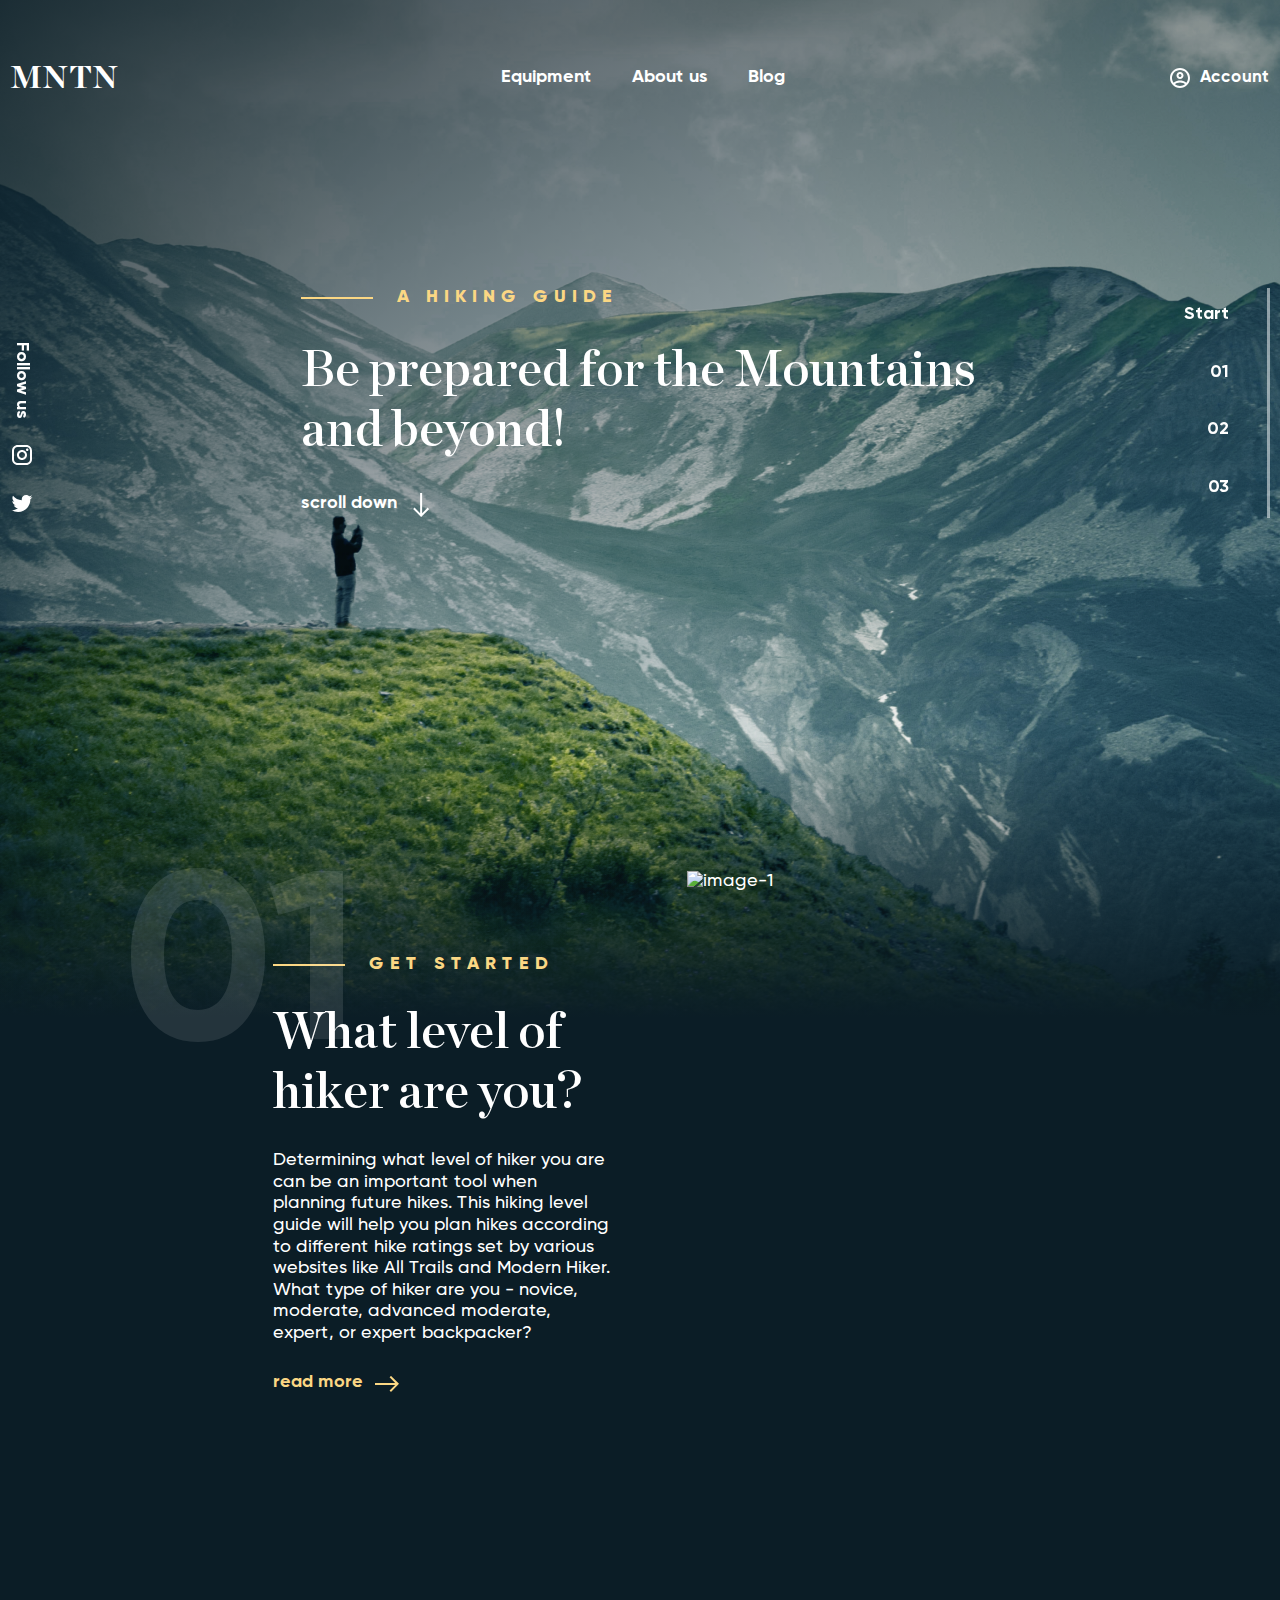
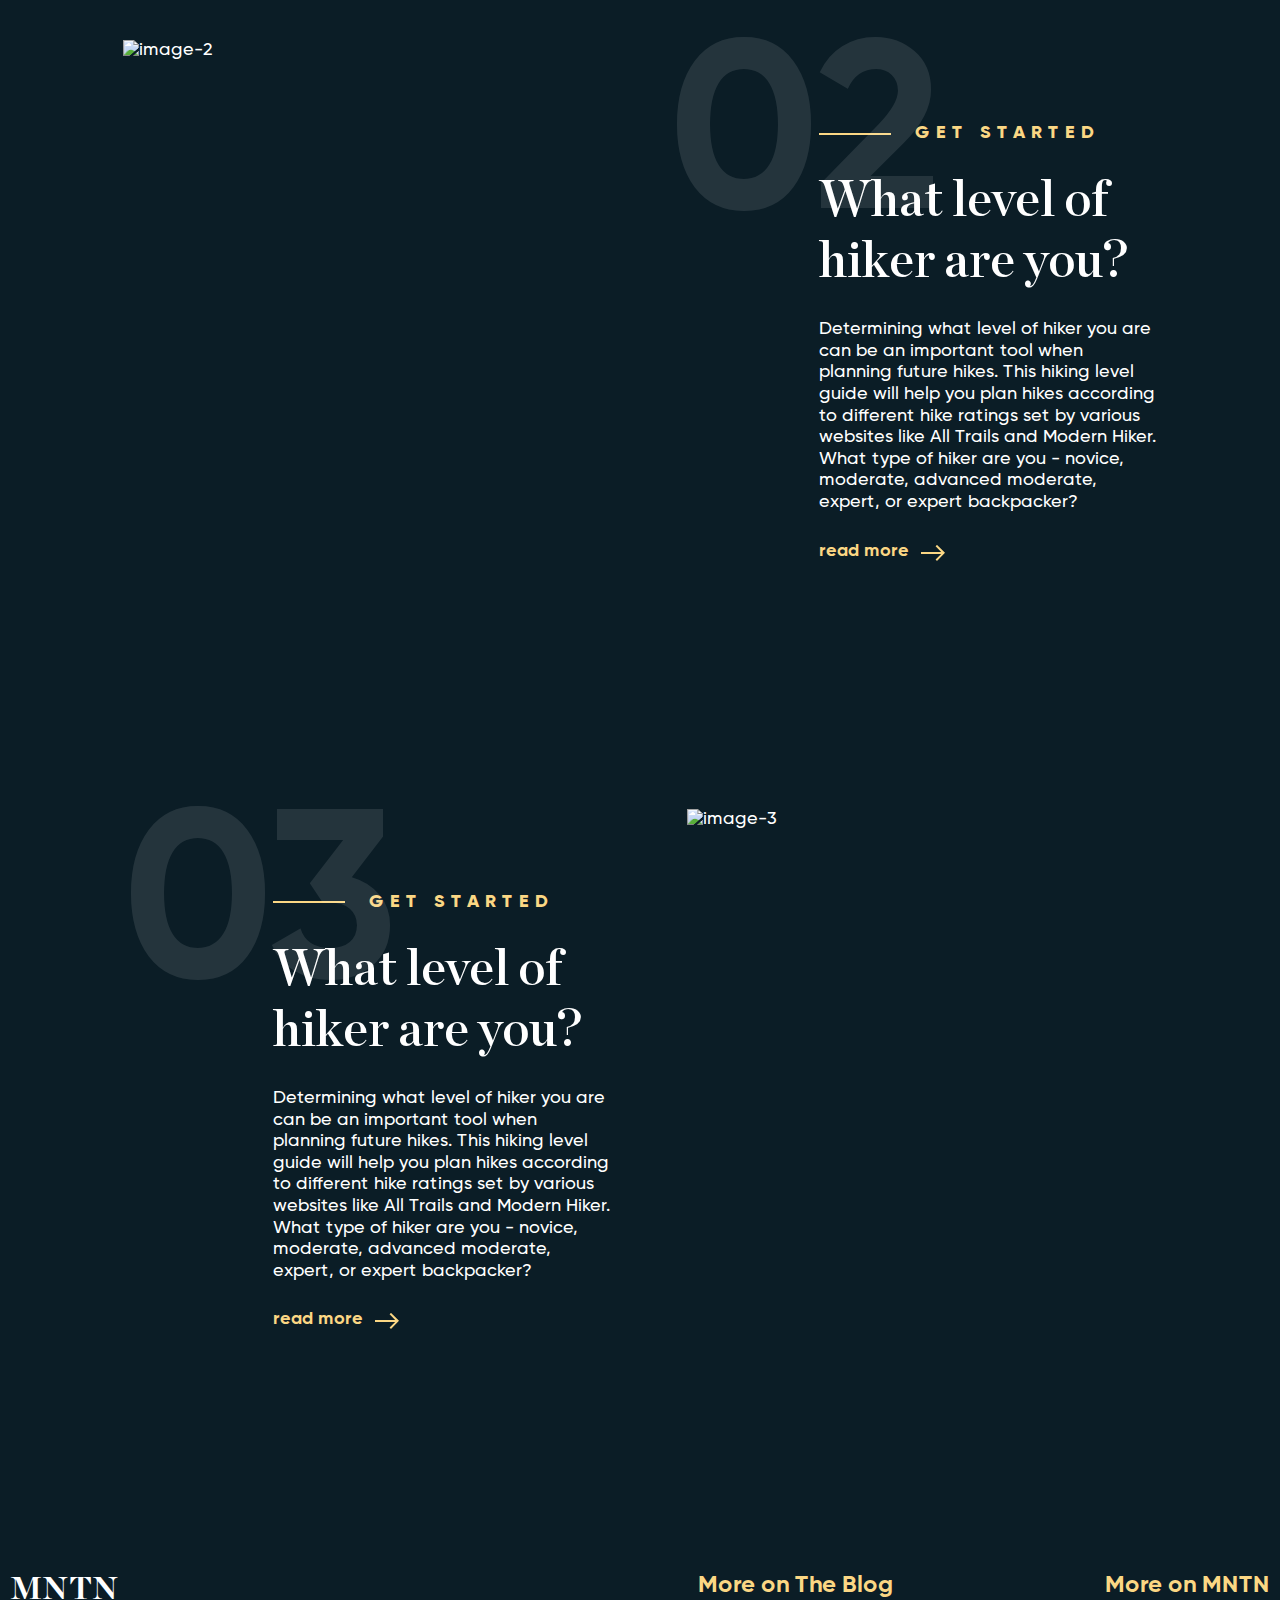
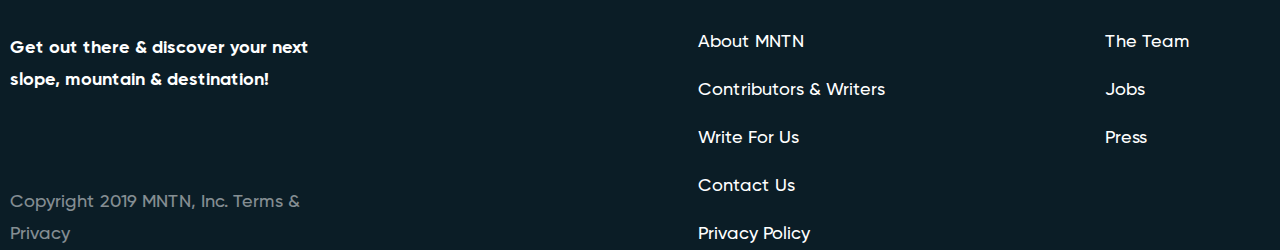
==== commit ea11a8ff: "Revert "main page"" ====
--- a/index.html
+++ b/index.html
@@ -5,141 +5,233 @@
     <meta charset="UTF-8">
     <meta name="viewport" content="width=device-width, initial-scale=1.0">
     <link rel="stylesheet" href="css/style.css">
-    <title>Coffee house</title>
+    <title>MNTN</title>
 </head>
 
 <body>
     <div class="wrapper">
         <header class="header">
             <div class="header__container">
-                <nav class="header__navigation navigation">
+                <span class="logo">MNTN</span>
+                <nav class="header__navigation navigation" data-da=".burger-menu, 991.98, 1">
                     <ul class="navigation__list">
                         <li class="navigation__item">
-                            <a href="#" class="navigation__link logo">
-                                <span class="logo__icon"></span>
-                                Coffee house
-                            </a>
+                            <a href="#" class="navigation__link">Equipment</a>
                         </li>
                         <li class="navigation__item">
-                            <a href="#" class="navigation__link">Our coffee</a>
+                            <a href="#" class="navigation__link">About us</a>
                         </li>
                         <li class="navigation__item">
-                            <a href="#" class="navigation__link">For your pleasure</a>
+                            <a href="#" class="navigation__link">Blog</a>
                         </li>
                     </ul>
                 </nav>
-            </div>
+                <div class="account" data-da=".burger-menu, 991.98, 0">
+                    <a href="#" class="account__link" target="_blank">
+                        <svg class="account__icon">
+                            <use href="img/icons/icons.svg#icon-user"></use>
+                        </svg>
+                        <span class="account__link-text">Account</span>
+                    </a>
+                </div>
+                <div class="burger-btn">
+                    <span></span>
+                </div>
+            </div>
+            <div class="burger-menu"></div>
+
+            <div class="social" data-da=".burger-menu, 991.98, 2">
+                <span class="social__text">Follow us</span>
+                <a href="https://www.instagram.com/" class="social__link" target="_blank">
+                    <svg class="social__icon">
+                        <use href="img/icons/icons.svg#icon-instagram"></use>
+                    </svg>
+                </a>
+                <a href="https://x.com/" class="social__link" target="_blank">
+                    <svg class="social__icon">
+                        <use href="img/icons/icons.svg#icon-twitter"></use>
+                    </svg>
+                </a>
+            </div>
+            <aside class="side-menu">
+                <ul class="side-menu__list">
+                    <li class="side-menu__item">
+                        <a href="#start" class="side-menu__link">Start</a>
+                    </li>
+                    <li class="side-menu__item">
+                        <a href="#get-started" class="side-menu__link">01</a>
+                    </li>
+                    <li class="side-menu__item">
+                        <a href="#essentials" class="side-menu__link">02</a>
+                    </li>
+                    <li class="side-menu__item">
+                        <a href="#destination" class="side-menu__link">03</a>
+                    </li>
+                </ul>
+            </aside>
         </header>
         <main class="main">
-            <section class="intro">
+            <section class="intro" id="start">
                 <div class="intro__container">
                     <div class="intro__content">
-                        <h1 class="intro__title page-title">Everything You Love About Coffee</h1>
-                        <div class="intro__decor decor decor--white">
-                            <div class="decor__icon"></div>
-                        </div>
-                        <p class="intro__text">
-                            We makes every day full of energy and taste
-                        </p>
-                        <p class="intro__text intro__text--accent">
-                            Want to try our beans?
-                        </p>
-                        <a href="#" class="intro__link">More</a>
+                        <span class="intro__subtitle subtitle">A Hiking guide</span>
+                        <h1 class="intro__title title">Be prepared for the Mountains and beyond!</h1>
+                        <a href="#footer" class="intro__link section-link">
+                            scroll down
+                            <svg class="section-link__icon ">
+                                <use href="img/icons/icons.svg#icon-arrow_down"></use>
+                            </svg>
+                        </a>
                     </div>
                 </div>
             </section>
-            <section class="about">
-                <div class="about__container">
-                    <div class="about__content">
-                        <h2 class="about__title section-title">About Us</h2>
-                        <div class="about__decor decor">
-                            <div class="decor__icon"></div>
-                        </div>
-                        <div class="about__text">
-                            <p>
-                                Extremity sweetness difficult behaviour he of. On disposal of as landlord horrible.
-                                Afraid at highly months do things on
-                                at. Situation recommend objection do intention so questions. As greatly removed calling
-                                pleased improve an. Last ask him
-                                cold feel met spot shy want. Children me laughing we prospect answered followed. At it
-                                went is song that held help face.</p>
-                            <p>
-                                Now residence dashwoods she excellent you. Shade being under his bed her, Much read on
-                                as draw. Blessing for ignorant
-                                exercise any yourself unpacked. Pleasant horrible but confined day end marriage.
-                                Eagerness furniture set preserved far
-                                recommend. Did even but nor are most gave hope. Secure active living depend son repair
-                                day ladies now.
-                            </p>
-                        </div>
-                    </div>
-                </div>
-            </section>
-            <section class="bestsellers">
-                <div class="bestsellers__container">
-                    <h2 class="bestsellers__title section-title">Our best</h2>
-                    <div class="bestsellers__collection collection-best">
-                        <article class="best-product">
-                            <a href="#" class="best-product__img-link">
-                                <img src="img/products/product1.png" alt="Solimo Coffee Beans"
-                                    class="best-product__img">
-                            </a>
-                            <a href="" class="best-product__title-link">
-                                <h5 class="best-product__title">Solimo Coffee Beans 2 kg</h5>
-                            </a>
-                            <div class="best-product__price">10.73$</div>
-                        </article>
-                        <article class="best-product">
-                            <a href="#" class="best-product__img-link">
-                                <img src="img/products/product1.png" alt="Solimo Coffee Beans"
-                                    class="best-product__img">
-                            </a>
-                            <a href="" class="best-product__title-link">
-                                <h5 class="best-product__title">Solimo Coffee Beans 2 kg</h5>
-                            </a>
-                            <div class="best-product__price">10.73$</div>
-                        </article>
-                        <article class="best-product">
-                            <a href="#" class="best-product__img-link">
-                                <img src="img/products/product1.png" alt="Solimo Coffee Beans"
-                                    class="best-product__img">
-                            </a>
-                            <a href="" class="best-product__title-link">
-                                <h5 class="best-product__title">Solimo Coffee Beans 2 kg</h5>
-                            </a>
-                            <div class="best-product__price">10.73$</div>
-                        </article>
-
-
-                    </div>
-                </div>
-
-            </section>
-
-
-
+            <div class="guide">
+                <div class="guide__container">
+                    <ul class="guide__list">
+                        <li class="guide__item">
+                            <article class="guide__element guide-block" id="get-started">
+                                <div class="guide-block__wrapper">
+                                    <div class="guide-block__content">
+                                        <div class="guide-block__content-body">
+                                            <span class="guide-block__subtitle subtitle">GEt Started</span>
+                                            <h3 class="guide-block__title title">What level of hiker are you?</h3>
+                                            <p class="guide-block__text">
+                                                Determining what level of hiker you are can be an important tool when
+                                                planning future hikes. This hiking level guide
+                                                will help you plan hikes according to different hike ratings set by
+                                                various
+                                                websites like All Trails and Modern Hiker.
+                                                What type of hiker are you - novice, moderate, advanced moderate,
+                                                expert, or
+                                                expert backpacker?
+                                            </p>
+                                            <a href="" class="guide-block__link section-link">
+                                                read more
+                                                <svg class="section-link__icon section-link__icon--horisontal">
+                                                    <use href="img/icons/icons.svg#icon-arrow_down"></use>
+                                                </svg>
+                                            </a>
+                                        </div>
+                                    </div>
+                                    <div class="guide-block__image-section">
+                                        <img src="img/01.webp" alt="image-1" class="guide-block__image">
+                                    </div>
+                                </div>
+                            </article>
+                        </li>
+                        <li class="guide__item">
+                            <article class="guide__element guide-block" id="essentials">
+                                <div class="guide-block__wrapper">
+                                    <div class="guide-block__content">
+                                        <div class="guide-block__content-body">
+                                            <span class="guide-block__subtitle subtitle">GEt Started</span>
+                                            <h3 class="guide-block__title title">What level of hiker are you?</h3>
+                                            <p class="guide-block__text">
+                                                Determining what level of hiker you are can be an important tool when
+                                                planning future hikes. This hiking level guide
+                                                will help you plan hikes according to different hike ratings set by
+                                                various
+                                                websites like All Trails and Modern Hiker.
+                                                What type of hiker are you - novice, moderate, advanced moderate,
+                                                expert, or
+                                                expert backpacker?
+                                            </p>
+                                            <a href="" class="guide-block__link section-link">
+                                                read more
+                                                <svg class="section-link__icon section-link__icon--horisontal">
+                                                    <use href="img/icons/icons.svg#icon-arrow_down"></use>
+                                                </svg>
+                                            </a>
+                                        </div>
+                                    </div>
+                                    <div class="guide-block__image-section">
+                                        <img src="img/02.webp" alt="image-2" class="guide-block__image">
+                                    </div>
+                                </div>
+                            </article>
+                        </li>
+                        <li class="guide__item">
+                            <article class="guide__element guide-block" id="destination">
+                                <div class="guide-block__wrapper">
+                                    <div class="guide-block__content">
+                                        <div class="guide-block__content-body">
+                                            <span class="guide-block__subtitle subtitle">GEt Started</span>
+                                            <h3 class="guide-block__title title">What level of hiker are you?</h3>
+                                            <p class="guide-block__text">
+                                                Determining what level of hiker you are can be an important tool when
+                                                planning future hikes. This hiking level guide
+                                                will help you plan hikes according to different hike ratings set by
+                                                various
+                                                websites like All Trails and Modern Hiker.
+                                                What type of hiker are you - novice, moderate, advanced moderate,
+                                                expert, or
+                                                expert backpacker?
+                                            </p>
+                                            <a href="" class="guide-block__link section-link">
+                                                read more
+                                                <svg class="section-link__icon section-link__icon--horisontal">
+                                                    <use href="img/icons/icons.svg#icon-arrow_down"></use>
+                                                </svg>
+                                            </a>
+                                        </div>
+                                    </div>
+                                    <div class="guide-block__image-section">
+                                        <img src="img/03.webp" alt="image-3" class="guide-block__image">
+                                    </div>
+                                </div>
+                            </article>
+                        </li>
+                    </ul>
+                </div>
+            </div>
         </main>
         <footer class="footer" id="footer">
             <div class="footer__container">
-                <nav class="footer__navigation navigation">
-                    <ul class="navigation__list">
-                        <li class="navigation__item">
-                            <a href="#" class="navigation__link logo">
-                                <span class="logo__icon"></span>
-                                Coffee house
-                            </a>
-                        </li>
-                        <li class="navigation__item">
-                            <a href="#" class="navigation__link">Our coffee</a>
-                        </li>
-                        <li class="navigation__item">
-                            <a href="#" class="navigation__link">For your pleasure</a>
-                        </li>
-                    </ul>
-                </nav>
-                <div class="decor">
-                    <div class="decor__icon"></div>
-                </div>
+                <div class="footer__info info-footer">
+                    <a href="#" class="info-footer__logo logo">mntn</a>
+                    <div class="info-footer__text">
+                        Get out there & discover your next slope, mountain & destination!
+                    </div>
+                    <div class="info-footer__social"></div>
+                    <div class="info-footer__copyright">Copyright 2019 MNTN, Inc. Terms & Privacy</div>
+                </div>
+
+                <ul class="footer__nav-list">
+                    <li class="footer__nav-item">
+                        <div class="footer__sub-menu-title">More on The Blog</div>
+                        <ul class="footer__sub-menu sub-menu">
+                            <li class="sub-menu__item">
+                                <a href="#" class="sub-menu__link">About MNTN</a>
+                            </li>
+                            <li class="sub-menu__item">
+                                <a href="#" class="sub-menu__link">Contributors & Writers</a>
+                            </li>
+                            <li class="sub-menu__item">
+                                <a href="#" class="sub-menu__link">Write For Us</a>
+                            </li>
+                            <li class="sub-menu__item">
+                                <a href="#" class="sub-menu__link">Contact Us</a>
+                            </li>
+                            <li class="sub-menu__item">
+                                <a href="#" class="sub-menu__link">Privacy Policy</a>
+                            </li>
+                        </ul>
+                    </li>
+                    <li class="footer__nav-item">
+                        <div class="footer__sub-menu-title">More on MNTN</div>
+                        <ul class="footer__sub-menu sub-menu">
+                            <li class="sub-menu__item">
+                                <a href="#" class="sub-menu__link">The Team</a>
+                            </li>
+                            <li class="sub-menu__item">
+                                <a href="#" class="sub-menu__link">Jobs</a>
+                            </li>
+                            <li class="sub-menu__item">
+                                <a href="#" class="sub-menu__link">Press</a>
+                            </li>
+                        </ul>
+                    </li>
+                </ul>
             </div>
         </footer>
     </div>
--- a/css/style.css
+++ b/css/style.css
@@ -1,5 +1,38 @@
-@import url("https://fonts.googleapis.com/css2?family=Merienda&display=swap");
-@import url("https://fonts.googleapis.com/css2?family=Merienda:wght@700&display=swap");
+@font-face {
+  font-family: "Gilroy";
+  src: url("../fonts/Gilroy-Bold.woff2") format("woff2");
+  font-style: normal;
+  font-weight: 700;
+  font-display: swap;
+}
+@font-face {
+  font-family: "Gilroy";
+  src: url("../fonts/Gilroy-Extrabold.woff2") format("woff2");
+  font-style: normal;
+  font-weight: 800;
+  font-display: swap;
+}
+@font-face {
+  font-family: "Gilroy";
+  src: url("../fonts/Gilroy-Medium.woff2") format("woff2");
+  font-style: normal;
+  font-weight: 500;
+  font-display: swap;
+}
+@font-face {
+  font-family: "Chronicle Display";
+  src: url("../fonts/Chronicle-Display-Bold.woff2") format("woff2");
+  font-style: normal;
+  font-weight: 700;
+  font-display: swap;
+}
+@font-face {
+  font-family: "Chronicle Display";
+  src: url("../fonts/Chronicle-Display-Semibold.woff2") format("woff2");
+  font-style: normal;
+  font-weight: 600;
+  font-display: swap;
+}
 *,
 *::before,
 *::after {
@@ -82,9 +115,15 @@
 }
 
 body {
-  font-family: "Merienda", cursive;
-  font-weight: 400;
-  font-size: 0.875rem;
+  font-family: "Gilroy", sans-serif;
+  font-weight: 500;
+  font-size: 1.125rem;
+  line-height: 1.2;
+  color: #fff;
+  background-color: #0b1d26;
+}
+body:has(.burger-menu--active) {
+  overflow: hidden;
 }
 
 .wrapper {
@@ -107,317 +146,61 @@
 }
 
 [class$=__container] {
-  max-width: 72.75rem;
+  max-width: 111.25rem;
   padding-inline: 0.625rem;
   margin: 0 auto;
 }
 
-.navigation {
-  font-size: 0.75rem;
-}
-.navigation__list {
-  display: -webkit-box;
-  display: -ms-flexbox;
-  display: flex;
-  -webkit-box-align: end;
-      -ms-flex-align: end;
-          align-items: flex-end;
-  -webkit-box-pack: center;
-      -ms-flex-pack: center;
-          justify-content: center;
-  -ms-flex-wrap: wrap;
-      flex-wrap: wrap;
-  gap: 1.25rem 2.5rem;
-}
-.navigation__item {
-  -ms-flex-negative: 0;
-      flex-shrink: 0;
-}
-.navigation__link {
-  position: relative;
-}
-.navigation__link::after {
-  content: "";
+.header {
+  min-height: 9.75rem;
+  padding-block: 0.9375rem;
+  display: -webkit-box;
+  display: -ms-flexbox;
+  display: flex;
   position: absolute;
-  top: 110%;
-  left: 50%;
-  height: 0.0625rem;
-  width: 0;
-  background-color: #000000;
-  -webkit-transition: all 0.3s;
-  transition: all 0.3s;
-}
-@media (any-hover) {
-  .navigation__link:hover::after {
-    width: 100%;
-    left: 0;
-  }
-}
-
-.logo {
-  display: -webkit-box;
-  display: -ms-flexbox;
-  display: flex;
-  -webkit-box-align: end;
-      -ms-flex-align: end;
-          align-items: flex-end;
-}
-.logo__icon {
-  display: inline-block;
-  width: 2.1875rem;
-  height: 2.1875rem;
-  background: url("../img/icons/coffee-beans-logo.svg") center/cover no-repeat;
-  position: relative;
-  left: 0.25rem;
-}
-
-.page-title {
-  font-size: 2.5rem;
-  font-weight: 700;
-  color: #ffffff;
-  text-align: center;
-}
-
-.section-title {
-  font-size: 1.5rem;
-  text-align: center;
-}
-
-.decor {
+  width: 100%;
+  left: 0;
+  top: 0;
+  z-index: 150;
+}
+@media (max-width: 1199.98px) {
+  .header {
+    position: fixed;
+  }
+}
+.header__container {
+  -webkit-box-flex: 1;
+      -ms-flex-positive: 1;
+          flex-grow: 1;
   display: -webkit-box;
   display: -ms-flexbox;
   display: flex;
   -webkit-box-align: center;
       -ms-flex-align: center;
           align-items: center;
-  -webkit-column-gap: 1.5625rem;
-     -moz-column-gap: 1.5625rem;
-          column-gap: 1.5625rem;
-}
-.decor::after, .decor::before {
-  content: "";
-  width: 3.75rem;
-  height: 0.0625rem;
-  background-color: #000000;
-}
-.decor--white::after, .decor--white::before {
-  background-color: #ffffff;
-}
-.decor--white .decor__icon {
-  -webkit-filter: invert(98%) sepia(0%) saturate(5078%) hue-rotate(174deg) brightness(100%) contrast(81%);
-          filter: invert(98%) sepia(0%) saturate(5078%) hue-rotate(174deg) brightness(100%) contrast(81%);
-}
-.decor__icon {
-  -ms-flex-negative: 0;
-      flex-shrink: 0;
-  width: 1.875rem;
-  height: 1.875rem;
-  background: url("../img/icons/coffee-beans.svg") center/cover no-repeat;
-}
-
-.best-product {
-  width: 13.75rem;
-  min-height: 15rem;
-  padding: 1.375rem 1.34375rem;
-  border-radius: 0.5rem;
-  background: rgba(255, 255, 255, 0.65);
-  display: -webkit-box;
-  display: -ms-flexbox;
-  display: flex;
-  -webkit-box-orient: vertical;
-  -webkit-box-direction: normal;
-      -ms-flex-direction: column;
-          flex-direction: column;
-  -webkit-box-align: center;
-      -ms-flex-align: center;
-          align-items: center;
-  row-gap: 0.625rem;
-}
-.best-product__img-link {
-  width: 85.3107344633%;
-  margin-bottom: 0.25rem;
-  -ms-flex-negative: 0;
-      flex-shrink: 0;
-}
-.best-product__img {
-  width: 100%;
-  height: 100%;
-  aspect-ratio: 151/130;
-  -o-object-fit: contain;
-     object-fit: contain;
-}
-.best-product__title-link {
+  -webkit-box-pack: justify;
+      -ms-flex-pack: justify;
+          justify-content: space-between;
+  gap: 5rem;
+  position: relative;
+  z-index: 5;
+}
+.logo {
+  font-family: "Chronicle Display", serif;
+  font-size: 2rem;
+  font-weight: 700;
+  letter-spacing: 0.02rem;
+  text-transform: uppercase;
+}
+
+.navigation {
   -webkit-box-flex: 1;
       -ms-flex-positive: 1;
           flex-grow: 1;
-}
-.best-product__title {
-  position: relative;
-}
-.best-product__title::after {
-  content: "";
-  position: absolute;
-  top: 110%;
-  left: 50%;
-  height: 0.0625rem;
-  width: 0;
-  background-color: #000000;
-  -webkit-transition: all 0.3s;
-  transition: all 0.3s;
-}
-@media (any-hover) {
-  .best-product__title:hover::after {
-    width: 100%;
-    left: 0;
-  }
-}
-.best-product__price {
-  font-weight: 700;
-  -ms-flex-item-align: end;
-      align-self: flex-end;
-}
-
-.header {
-  color: #ffffff;
-  position: absolute;
-  top: 0;
-  left: 0;
-  width: 100%;
-}
-.header__container {
-  display: -webkit-box;
-  display: -ms-flexbox;
-  display: flex;
-  -ms-flex-wrap: wrap;
-      flex-wrap: wrap;
-  padding-block: 1.875rem;
-}
-.header__navigation .navigation__list {
-  color: #ffffff;
-}
-.header__navigation .navigation__link::after {
-  background-color: #ffffff;
-}
-.header__navigation .logo__icon {
-  -webkit-filter: invert(98%) sepia(0%) saturate(5078%) hue-rotate(174deg) brightness(100%) contrast(81%);
-          filter: invert(98%) sepia(0%) saturate(5078%) hue-rotate(174deg) brightness(100%) contrast(81%);
-}
-
-.intro {
-  min-height: 40rem;
-  padding-block: 6.25rem;
-  display: -webkit-box;
-  display: -ms-flexbox;
-  display: flex;
-  -webkit-box-align: center;
-      -ms-flex-align: center;
-          align-items: center;
-  -webkit-box-pack: center;
-      -ms-flex-pack: center;
-          justify-content: center;
-  background: url("../img/desk.png") center/cover no-repeat;
-  color: #ffffff;
-}
-.intro__content {
-  display: -webkit-box;
-  display: -ms-flexbox;
-  display: flex;
-  -webkit-box-orient: vertical;
-  -webkit-box-direction: normal;
-      -ms-flex-direction: column;
-          flex-direction: column;
-  -webkit-box-align: center;
-      -ms-flex-align: center;
-          align-items: center;
-}
-.intro__content > *:not(:last-child) {
-  margin-bottom: 1.25rem;
-}
-.intro__content__decor {
-  margin-bottom: 2.1875rem;
-}
-.intro__title {
-  text-shadow: 0px 4px 4px rgba(0, 0, 0, 0.25);
-  text-transform: capitalize;
-}
-.intro__text {
-  text-align: center;
-  font-size: 1.5rem;
-  font-weight: 700;
-}
-.intro__text--accent {
-  text-shadow: 0px 4px 4px rgba(0, 0, 0, 0.25);
-}
-.intro__link {
-  min-width: 7.5rem;
-  padding: 0.5rem 0.9375rem 0.625rem;
-  text-align: center;
-  border-radius: 3px;
-  border: 0.0625rem solid #fff;
-  -webkit-box-shadow: 0px 4px 4px 0px rgba(0, 0, 0, 0.25);
-          box-shadow: 0px 4px 4px 0px rgba(0, 0, 0, 0.25);
-  -webkit-transition: background-color 0.3s;
-  transition: background-color 0.3s;
-}
-@media (any-hover) {
-  .intro__link:hover {
-    background-color: rgba(196, 196, 196, 0.5);
-  }
-}
-
-.about__container {
-  padding-block: 5rem;
-}
-.about__content {
-  margin: 0 auto;
-  max-width: 51.486013986%;
-  display: -webkit-box;
-  display: -ms-flexbox;
-  display: flex;
-  -webkit-box-orient: vertical;
-  -webkit-box-direction: normal;
-      -ms-flex-direction: column;
-          flex-direction: column;
-  -webkit-box-align: center;
-      -ms-flex-align: center;
-          align-items: center;
-  row-gap: 1.25rem;
-}
-.about__title {
-  text-transform: capitalize;
-}
-.about__decor:not(:last-child) {
-  margin-bottom: 1.25rem;
-}
-.about__text {
-  text-align: center;
-}
-.about__text > *:not(:last-child) {
-  margin-bottom: 1.875rem;
-}
-
-.bestsellers {
-  background: url("../img/paper.png") center/cover no-repeat;
-}
-.bestsellers__container {
-  padding-block: 5rem 6.875rem;
-  display: -webkit-box;
-  display: -ms-flexbox;
-  display: flex;
-  -webkit-box-orient: vertical;
-  -webkit-box-direction: normal;
-      -ms-flex-direction: column;
-          flex-direction: column;
-  row-gap: 2.4375rem;
-  -webkit-box-align: center;
-      -ms-flex-align: center;
-          align-items: center;
-}
-.bestsellers__collection {
-  max-width: 70.1048951049%;
-}
-
-.collection-best {
+  overflow-x: auto;
+}
+.navigation__list {
+  height: 100%;
   display: -webkit-box;
   display: -ms-flexbox;
   display: flex;
@@ -426,10 +209,68 @@
   -webkit-box-pack: center;
       -ms-flex-pack: center;
           justify-content: center;
-  gap: 4.4375rem;
-}
-
-.footer__container {
+  gap: 1.25rem 2.5rem;
+}
+@media (max-width: 991.98px) {
+  .navigation__list {
+    -ms-flex-wrap: nowrap;
+        flex-wrap: nowrap;
+    height: 80%;
+    -webkit-box-orient: vertical;
+    -webkit-box-direction: normal;
+        -ms-flex-direction: column;
+            flex-direction: column;
+    font-size: 1.5em;
+    row-gap: 3rem;
+  }
+}
+.navigation__link {
+  font-weight: 700;
+  -webkit-transition: color 0.3s;
+  transition: color 0.3s;
+}
+@media (any-hover) {
+  .navigation__link:hover {
+    color: #ff9900;
+  }
+}
+
+.account__link {
+  display: -webkit-box;
+  display: -ms-flexbox;
+  display: flex;
+  -webkit-box-align: center;
+      -ms-flex-align: center;
+          align-items: center;
+  -webkit-column-gap: 0.5rem;
+     -moz-column-gap: 0.5rem;
+          column-gap: 0.5rem;
+  font-size: 1.0625rem;
+  font-weight: 700;
+  -webkit-transition: color 0.3s;
+  transition: color 0.3s;
+}
+@media (any-hover) {
+  .account__link:hover {
+    color: #ff9900;
+  }
+  .account__link:hover .account__icon {
+    fill: #ff9900;
+  }
+}
+.account__icon {
+  fill: #fff;
+  width: 1.5rem;
+  height: 1.5rem;
+  -webkit-transition: fill 0.3s;
+  transition: fill 0.3s;
+}
+
+.social {
+  position: fixed;
+  left: 4vw;
+  top: 16.875rem;
+  top: 38svh;
   display: -webkit-box;
   display: -ms-flexbox;
   display: flex;
@@ -437,9 +278,681 @@
   -webkit-box-direction: normal;
       -ms-flex-direction: column;
           flex-direction: column;
+  gap: 1.5rem;
+  font-weight: 700;
+}
+@media (max-width: 1790px) {
+  .social {
+    left: 0.625rem;
+  }
+}
+@media (max-width: 991.98px) {
+  .social {
+    -webkit-box-orient: horizontal;
+    -webkit-box-direction: normal;
+        -ms-flex-direction: row;
+            flex-direction: row;
+    row-gap: 0.3125rem;
+    -ms-flex-wrap: wrap;
+        flex-wrap: wrap;
+    position: relative;
+    top: 0;
+    left: 0;
+  }
+}
+.social__text {
+  width: 100%;
+}
+@media (min-width: 991.98px) {
+  .social__text {
+    width: -webkit-max-content;
+    width: -moz-max-content;
+    width: max-content;
+    -webkit-writing-mode: vertical-rl;
+        -ms-writing-mode: tb-rl;
+            writing-mode: vertical-rl;
+    text-orientation: mixed;
+  }
+}
+.social__link {
+  width: 1.5rem;
+  height: 1.5rem;
+  -webkit-transition: color 0.3s;
+  transition: color 0.3s;
+}
+@media (any-hover) {
+  .social__link:hover .social__icon {
+    fill: #ff9900;
+  }
+}
+.social__icon {
+  fill: #fff;
+  width: 100%;
+  height: 100%;
+  -webkit-transition: fill 0.3s;
+  transition: fill 0.3s;
+}
+
+.side-menu {
+  position: fixed;
+  right: 4vw;
+  top: 15rem;
+  z-index: 1;
+  top: 32svh;
+}
+@media (max-width: 1790px) {
+  .side-menu {
+    right: 0.625rem;
+  }
+}
+@media (max-width: 767.98px) {
+  .side-menu {
+    display: none;
+  }
+}
+.side-menu__list {
+  text-align: end;
+  font-weight: 700;
+}
+.side-menu__item {
+  padding: 1rem 1.875rem 1.25rem;
+  border-right: 3px solid rgba(255, 255, 255, 0.5);
+  -webkit-transition: all 0.3s;
+  transition: all 0.3s;
+}
+@media (any-hover) {
+  .side-menu__item:hover {
+    color: #ff9900;
+    border-color: #ffffff;
+  }
+}
+@media (max-width: 991.98px) {
+  .side-menu__item {
+    padding-inline: 0.3125rem;
+  }
+  .side-menu__item:first-child .side-menu__link {
+    -webkit-writing-mode: vertical-rl;
+        -ms-writing-mode: tb-rl;
+            writing-mode: vertical-rl;
+    text-orientation: mixed;
+  }
+}
+.side-menu__item::after {
+  content: "";
+  width: 0.1875rem;
+  height: 100%;
+  background-color: #fff;
+  opacity: 0.5;
+}
+.burger-btn {
+  display: none;
+  -webkit-box-orient: vertical;
+  -webkit-box-direction: normal;
+      -ms-flex-direction: column;
+          flex-direction: column;
+  -webkit-box-align: end;
+      -ms-flex-align: end;
+          align-items: flex-end;
+  -webkit-box-pack: justify;
+      -ms-flex-pack: justify;
+          justify-content: space-between;
+  width: 2.8125rem;
+  height: 2rem;
+}
+@media (max-width: 991.98px) {
+  .burger-btn {
+    display: -webkit-box;
+    display: -ms-flexbox;
+    display: flex;
+  }
+}
+.burger-btn::before, .burger-btn::after {
+  content: "";
+  height: 0.1875rem;
+  background-color: #fff;
+}
+.burger-btn::before {
+  width: 100%;
+}
+.burger-btn::after {
+  width: 70%;
+}
+.burger-btn span {
+  display: inline-block;
+  -webkit-box-ordinal-group: 3;
+      -ms-flex-order: 2;
+          order: 2;
+  height: 0.1875rem;
+  width: 35%;
+  background-color: #fff;
+}
+.burger-btn--active {
+  position: relative;
+}
+.burger-btn--active span {
+  display: none;
+}
+.burger-btn--active::after, .burger-btn--active::before {
+  position: absolute;
+  left: 0;
+  top: 50%;
+  translate: 0 -50%;
+  -webkit-transform-origin: center;
+      -ms-transform-origin: center;
+          transform-origin: center;
+  -webkit-transition: all 0.3s;
+  transition: all 0.3s;
+}
+.burger-btn--active::after {
+  width: 100%;
+  rotate: 45deg;
+}
+.burger-btn--active::before {
+  rotate: -45deg;
+}
+
+.burger-menu {
+  position: fixed;
+  top: 0;
+  right: 0;
+  min-width: 50%;
+  height: 100svh;
+  z-index: 3;
+  padding: 9.75rem 3.125rem 3.125rem;
+  display: -webkit-box;
+  display: -ms-flexbox;
+  display: flex;
+  -webkit-box-orient: vertical;
+  -webkit-box-direction: normal;
+      -ms-flex-direction: column;
+          flex-direction: column;
+  -webkit-box-pack: justify;
+      -ms-flex-pack: justify;
+          justify-content: space-between;
+  row-gap: 3em;
+  background-color: #0b1d26;
+  -webkit-transform: translateX(100%);
+      -ms-transform: translateX(100%);
+          transform: translateX(100%);
+  -webkit-transition: -webkit-transform 0.6s;
+  transition: -webkit-transform 0.6s;
+  transition: transform 0.6s;
+  transition: transform 0.6s, -webkit-transform 0.6s;
+}
+@media (max-width: 767.98px) {
+  .burger-menu {
+    min-width: 70%;
+  }
+}
+@media (max-width: 479.98px) {
+  .burger-menu {
+    min-width: 100%;
+  }
+}
+.burger-menu--active {
+  -webkit-transform: translateX(0);
+      -ms-transform: translateX(0);
+          transform: translateX(0);
+  overflow-y: auto;
+}
+
+.intro {
+  padding-top: 17.9375rem;
+  height: 88.28125vw;
+  min-height: 43.75rem;
+  background: linear-gradient(330deg, rgba(11, 29, 38, 0) 31.06%, #0b1d26 108.93%), linear-gradient(180deg, rgba(11, 29, 38, 0) 0%, #0b1d26 61.38%) center 110%/100% 41% no-repeat, url("../img/bg-bottom.webp") center 100%/contain no-repeat, url("../img/bg-top.webp") center 100%/contain no-repeat, url("../img/bg-sky.webp") center -100px/contain;
+}
+@media (max-width: 991.98px) {
+  .intro {
+    padding-top: 11.6875rem;
+  }
+}
+@media (max-width: 767.98px) {
+  .intro {
+    background: linear-gradient(330deg, rgba(11, 29, 38, 0) 31.06%, #0b1d26 108.93%), linear-gradient(180deg, rgba(11, 29, 38, 0) 0%, #0b1d26 61.38%) bottom/100% 41% no-repeat, url("../img/bg-bottom.webp") center 80%/contain no-repeat, url("../img/bg-top.webp") center 80%/contain no-repeat, url("../img/bg-sky.webp") center -100px/cover;
+  }
+}
+.intro__container {
+  display: -webkit-box;
+  display: -ms-flexbox;
+  display: flex;
+  -webkit-box-pack: center;
+      -ms-flex-pack: center;
+          justify-content: center;
+}
+.intro__content {
+  display: -webkit-box;
+  display: -ms-flexbox;
+  display: flex;
+  -webkit-box-orient: vertical;
+  -webkit-box-direction: normal;
+      -ms-flex-direction: column;
+          flex-direction: column;
+  -webkit-box-align: start;
+      -ms-flex-align: start;
+          align-items: flex-start;
+  row-gap: 2rem;
+  margin-left: 1.875rem;
+}
+@media (min-width: 111.25em) {
+  .intro__content {
+    max-width: 59.375rem;
+  }
+}
+@media (min-width: 24.375em) and (max-width: 111.25em) {
+  @supports (max-width: clamp( 17.5rem , 5.7508992806rem  +  48.2014388489vw , 59.375rem )) {
+    .intro__content {
+      max-width: clamp( 17.5rem , 5.7508992806rem  +  48.2014388489vw , 59.375rem );
+    }
+  }
+  @supports not (max-width: clamp( 17.5rem , 5.7508992806rem  +  48.2014388489vw , 59.375rem )) {
+    .intro__content {
+      max-width: calc(17.5rem + 41.875 * (100vw - 24.375rem) / 86.875);
+    }
+  }
+}
+@media (max-width: 24.375em) {
+  .intro__content {
+    max-width: 17.5rem;
+  }
+}
+.intro__subtitle {
+  -ms-flex-negative: 0;
+      flex-shrink: 0;
+}
+.intro__title.section-title {
+  font-weight: 600;
+  line-height: 1.136;
+  text-transform: capitalize;
+}
+@media (min-width: 111.25em) {
+  .intro__title.section-title {
+    font-size: 5.5rem;
+  }
+}
+@media (min-width: 24.375em) and (max-width: 111.25em) {
+  @supports (font-size: clamp( 2.25rem , 1.3381294964rem  +  3.7410071942vw , 5.5rem )) {
+    .intro__title.section-title {
+      font-size: clamp( 2.25rem , 1.3381294964rem  +  3.7410071942vw , 5.5rem );
+    }
+  }
+  @supports not (font-size: clamp( 2.25rem , 1.3381294964rem  +  3.7410071942vw , 5.5rem )) {
+    .intro__title.section-title {
+      font-size: calc(2.25rem + 3.25 * (100vw - 24.375rem) / 86.875);
+    }
+  }
+}
+@media (max-width: 24.375em) {
+  .intro__title.section-title {
+    font-size: 2.25rem;
+  }
+}
+.intro__link {
+  -ms-flex-negative: 0;
+      flex-shrink: 0;
+}
+.subtitle {
+  font-weight: 800;
+  letter-spacing: 0.375rem;
+  text-transform: uppercase;
+  color: #fbd784;
+  display: -webkit-box;
+  display: -ms-flexbox;
+  display: flex;
   -webkit-box-align: center;
       -ms-flex-align: center;
           align-items: center;
-  row-gap: 1.875rem;
-  padding-block: 1.875rem 1.25rem;
+  -webkit-column-gap: 1.5rem;
+     -moz-column-gap: 1.5rem;
+          column-gap: 1.5rem;
+}
+.subtitle::before {
+  content: "";
+  width: 4.5rem;
+  height: 0.125rem;
+  background-color: #fbd784;
+  -ms-flex-negative: 0;
+      flex-shrink: 0;
+}
+
+.title {
+  font-family: "Chronicle Display", serif;
+  font-weight: 600;
+}
+@media (min-width: 111.25em) {
+  .title {
+    font-size: 4rem;
+  }
+}
+@media (min-width: 24.375em) and (max-width: 111.25em) {
+  @supports (font-size: clamp( 1.625rem , 0.9586330935rem  +  2.7338129496vw , 4rem )) {
+    .title {
+      font-size: clamp( 1.625rem , 0.9586330935rem  +  2.7338129496vw , 4rem );
+    }
+  }
+  @supports not (font-size: clamp( 1.625rem , 0.9586330935rem  +  2.7338129496vw , 4rem )) {
+    .title {
+      font-size: calc(1.625rem + 2.375 * (100vw - 24.375rem) / 86.875);
+    }
+  }
+}
+@media (max-width: 24.375em) {
+  .title {
+    font-size: 1.625rem;
+  }
+}
+
+.section-link {
+  min-width: -webkit-max-content;
+  min-width: -moz-max-content;
+  min-width: max-content;
+  font-weight: 700;
+  display: -webkit-box;
+  display: -ms-flexbox;
+  display: flex;
+  gap: 1rem;
+  -webkit-transition: color 0.3s;
+  transition: color 0.3s;
+}
+.section-link__icon {
+  width: 1rem;
+  height: 1.5rem;
+  fill: #fff;
+  -webkit-transition: fill 0.3s;
+  transition: fill 0.3s;
+}
+.section-link__icon.section-link__icon--horisontal {
+  -webkit-transform: rotate(-90deg);
+      -ms-transform: rotate(-90deg);
+          transform: rotate(-90deg);
+}
+@media (any-hover) {
+  .section-link:hover {
+    color: #ff9900;
+  }
+  .section-link:hover .section-link__icon {
+    fill: #ff9900;
+  }
+}
+
+.guide {
+  margin-top: -20.8333333333vw;
+  counter-reset: guideStep;
+}
+@media (min-width: 111.25em) {
+  .guide__item {
+    margin-bottom: 12.5rem;
+  }
+}
+@media (min-width: 24.375em) and (max-width: 111.25em) {
+  @supports (margin-bottom: clamp( 3.125rem , 0.4946043165rem  +  10.7913669065vw , 12.5rem )) {
+    .guide__item {
+      margin-bottom: clamp( 3.125rem , 0.4946043165rem  +  10.7913669065vw , 12.5rem );
+    }
+  }
+  @supports not (margin-bottom: clamp( 3.125rem , 0.4946043165rem  +  10.7913669065vw , 12.5rem )) {
+    .guide__item {
+      margin-bottom: calc(3.125rem + 9.375 * (100vw - 24.375rem) / 86.875);
+    }
+  }
+}
+@media (max-width: 24.375em) {
+  .guide__item {
+    margin-bottom: 3.125rem;
+  }
+}
+@media (min-width: 1199.98px) {
+  .guide__item:nth-child(even) .guide-block__wrapper .guide-block__content {
+    -webkit-box-ordinal-group: 3;
+        -ms-flex-order: 2;
+            order: 2;
+  }
+}
+.guide__element {
+  counter-increment: guideStep;
+}
+
+.guide-block__wrapper {
+  margin: 0 auto;
+  display: -webkit-box;
+  display: -ms-flexbox;
+  display: flex;
+  -ms-flex-pack: distribute;
+      justify-content: space-around;
+  -webkit-box-align: center;
+      -ms-flex-align: center;
+          align-items: center;
+  gap: 1.25rem 5.9375vw;
+}
+@media (max-width: 1199.98px) {
+  .guide-block__wrapper {
+    -ms-flex-wrap: wrap;
+        flex-wrap: wrap;
+  }
+}
+@media (min-width: 479.98px) {
+  .guide-block__wrapper {
+    max-width: 82.1348314607%;
+  }
+}
+.guide-block__content {
+  display: -webkit-box;
+  display: -ms-flexbox;
+  display: flex;
+  -webkit-box-align: center;
+      -ms-flex-align: center;
+          align-items: center;
+  -webkit-box-pack: end;
+      -ms-flex-pack: end;
+          justify-content: flex-end;
+}
+@media (min-width: 111.25em) {
+  .guide-block__content {
+    padding-block: 6.3125rem;
+  }
+}
+@media (min-width: 24.375em) and (max-width: 111.25em) {
+  @supports (padding-block: clamp( 4.5rem , 3.9914568345rem  +  2.0863309353vw , 6.3125rem )) {
+    .guide-block__content {
+      padding-block: clamp( 4.5rem , 3.9914568345rem  +  2.0863309353vw , 6.3125rem );
+    }
+  }
+  @supports not (padding-block: clamp( 4.5rem , 3.9914568345rem  +  2.0863309353vw , 6.3125rem )) {
+    .guide-block__content {
+      padding-block: calc(4.5rem + 1.8125 * (100vw - 24.375rem) / 86.875);
+    }
+  }
+}
+@media (max-width: 24.375em) {
+  .guide-block__content {
+    padding-block: 4.5rem;
+  }
+}
+@media (max-width: 1199.98px) {
+  .guide-block__content {
+    -webkit-box-pack: center;
+        -ms-flex-pack: center;
+            justify-content: center;
+  }
+}
+.guide-block__content-body {
+  -webkit-box-flex: 0;
+      -ms-flex: 0 1 48.875rem;
+          flex: 0 1 48.875rem;
+  -webkit-padding-start: 9.375rem;
+          padding-inline-start: 9.375rem;
+  display: -webkit-box;
+  display: -ms-flexbox;
+  display: flex;
+  -webkit-box-orient: vertical;
+  -webkit-box-direction: normal;
+      -ms-flex-direction: column;
+          flex-direction: column;
+  row-gap: 1.6875rem;
+  -webkit-box-align: start;
+      -ms-flex-align: start;
+          align-items: flex-start;
+  position: relative;
+}
+@media (max-width: 1199.98px) {
+  .guide-block__content-body {
+    -webkit-padding-start: 4.6875rem;
+            padding-inline-start: 4.6875rem;
+  }
+}
+.guide-block__content-body::before {
+  content: counter(guideStep, decimal-leading-zero);
+  font-size: 15rem;
+  font-weight: 700;
+  line-height: 1;
+  opacity: 0.1;
+  position: absolute;
+  top: -6.3125rem;
+  left: 0;
+}
+.guide-block__title {
+  max-width: 34.6875rem;
+}
+.guide-block__link {
+  color: #fbd784;
+}
+.guide-block__link .section-link__icon {
+  fill: #fbd784;
+}
+.guide-block__image-section {
+  -ms-flex-negative: 0;
+      flex-shrink: 0;
+}
+@media (min-width: 111.25em) {
+  .guide-block__image-section {
+    width: 35.375rem;
+  }
+}
+@media (min-width: 24.375em) and (max-width: 111.25em) {
+  @supports (width: clamp( 18.75rem , 14.0854316547rem  +  19.1366906475vw , 35.375rem )) {
+    .guide-block__image-section {
+      width: clamp( 18.75rem , 14.0854316547rem  +  19.1366906475vw , 35.375rem );
+    }
+  }
+  @supports not (width: clamp( 18.75rem , 14.0854316547rem  +  19.1366906475vw , 35.375rem )) {
+    .guide-block__image-section {
+      width: calc(18.75rem + 16.625 * (100vw - 24.375rem) / 86.875);
+    }
+  }
+}
+@media (max-width: 24.375em) {
+  .guide-block__image-section {
+    width: 18.75rem;
+  }
+}
+@media (min-width: 111.25em) {
+  .guide-block__image-section {
+    height: 45rem;
+  }
+}
+@media (min-width: 24.375em) and (max-width: 111.25em) {
+  @supports (height: clamp( 25.4375rem , 19.9487410072rem  +  22.5179856115vw , 45rem )) {
+    .guide-block__image-section {
+      height: clamp( 25.4375rem , 19.9487410072rem  +  22.5179856115vw , 45rem );
+    }
+  }
+  @supports not (height: clamp( 25.4375rem , 19.9487410072rem  +  22.5179856115vw , 45rem )) {
+    .guide-block__image-section {
+      height: calc(25.4375rem + 19.5625 * (100vw - 24.375rem) / 86.875);
+    }
+  }
+}
+@media (max-width: 24.375em) {
+  .guide-block__image-section {
+    height: 25.4375rem;
+  }
+}
+.guide-block__image {
+  width: 100%;
+  height: 100%;
+  -o-object-fit: cover;
+     object-fit: cover;
+  aspect-ratio: 566/720;
+}
+
+.footer__container {
+  min-height: 17.5rem;
+  display: -webkit-box;
+  display: -ms-flexbox;
+  display: flex;
+  -ms-flex-wrap: wrap-reverse;
+      flex-wrap: wrap-reverse;
+  -webkit-box-pack: justify;
+      -ms-flex-pack: justify;
+          justify-content: space-between;
+  gap: 3.125rem;
+}
+@media (max-width: 991.98px) {
+  .footer__container {
+    -ms-flex-pack: distribute;
+        justify-content: space-around;
+  }
+}
+.footer__info {
+  -ms-flex-preferred-size: 21.6875rem;
+      flex-basis: 21.6875rem;
+}
+@media (max-width: 991.98px) {
+  .footer__info {
+    -ms-flex-preferred-size: auto;
+        flex-basis: auto;
+  }
+}
+.footer__nav-list {
+  -ms-flex-preferred-size: content;
+      flex-basis: content;
+  display: -webkit-box;
+  display: -ms-flexbox;
+  display: flex;
+  -ms-flex-wrap: wrap;
+      flex-wrap: wrap;
+  gap: 1.875rem 13.25rem;
+}
+.footer__nav-item {
+  -ms-flex-negative: 0;
+      flex-shrink: 0;
+}
+.footer__sub-menu-title {
+  color: #fbd784;
+  font-size: 1.5rem;
+  line-height: 1.33;
+  font-weight: 700;
+  margin-bottom: 1.5rem;
+}
+.info-footer {
+  display: grid;
+  grid-template-rows: auto 1fr auto;
+  row-gap: 1.5rem;
+}
+.info-footer__text {
+  max-width: 87.3198847262%;
+  font-weight: 700;
+  line-height: 1.78;
+}
+.info-footer__copyright {
+  -ms-flex-item-align: end;
+      align-self: flex-end;
+  line-height: 1.78;
+  opacity: 0.5;
+}
+
+.sub-menu {
+  line-height: 1.78;
+}
+.sub-menu__item:not(:last-child) {
+  margin-bottom: 1rem;
+}
+.sub-menu__link {
+  -webkit-transition: color 0.3s;
+  transition: color 0.3s;
+}
+@media (any-hover) {
+  .sub-menu__link:hover {
+    color: #ff9900;
+  }
 }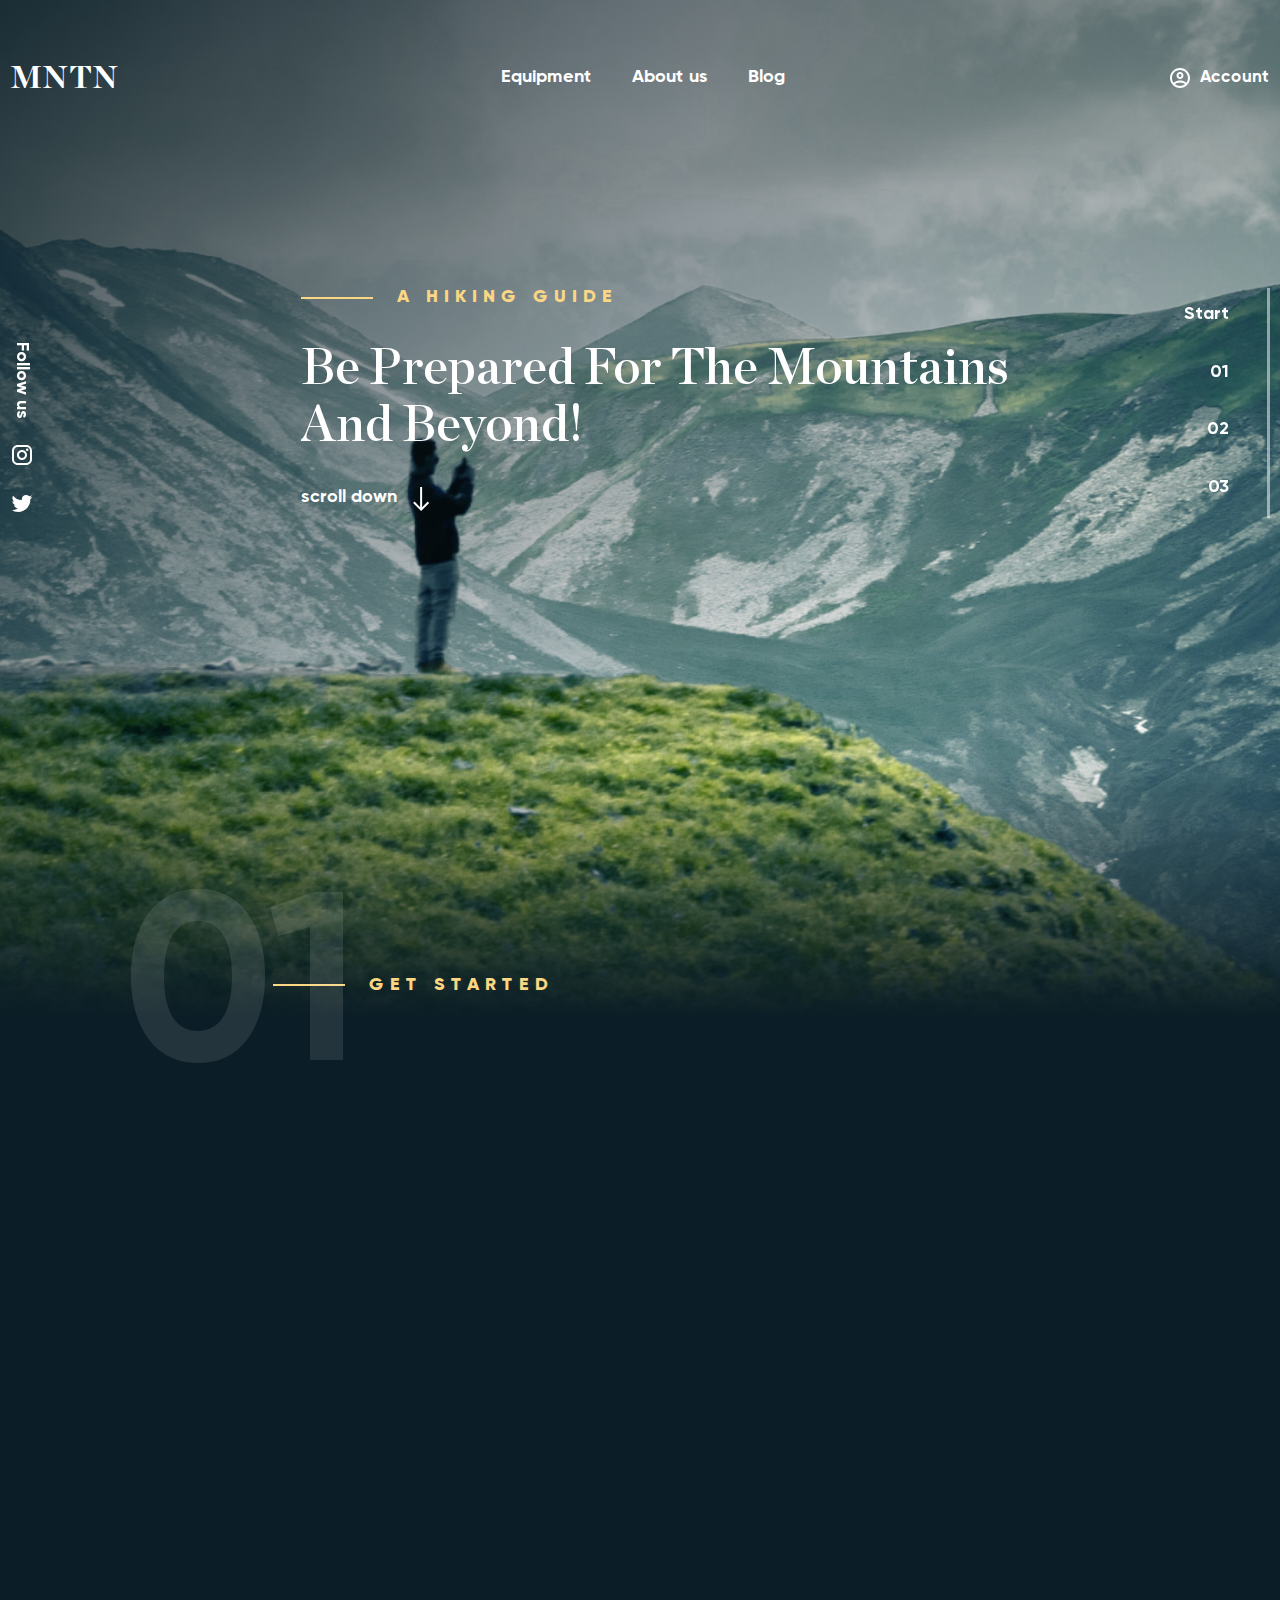
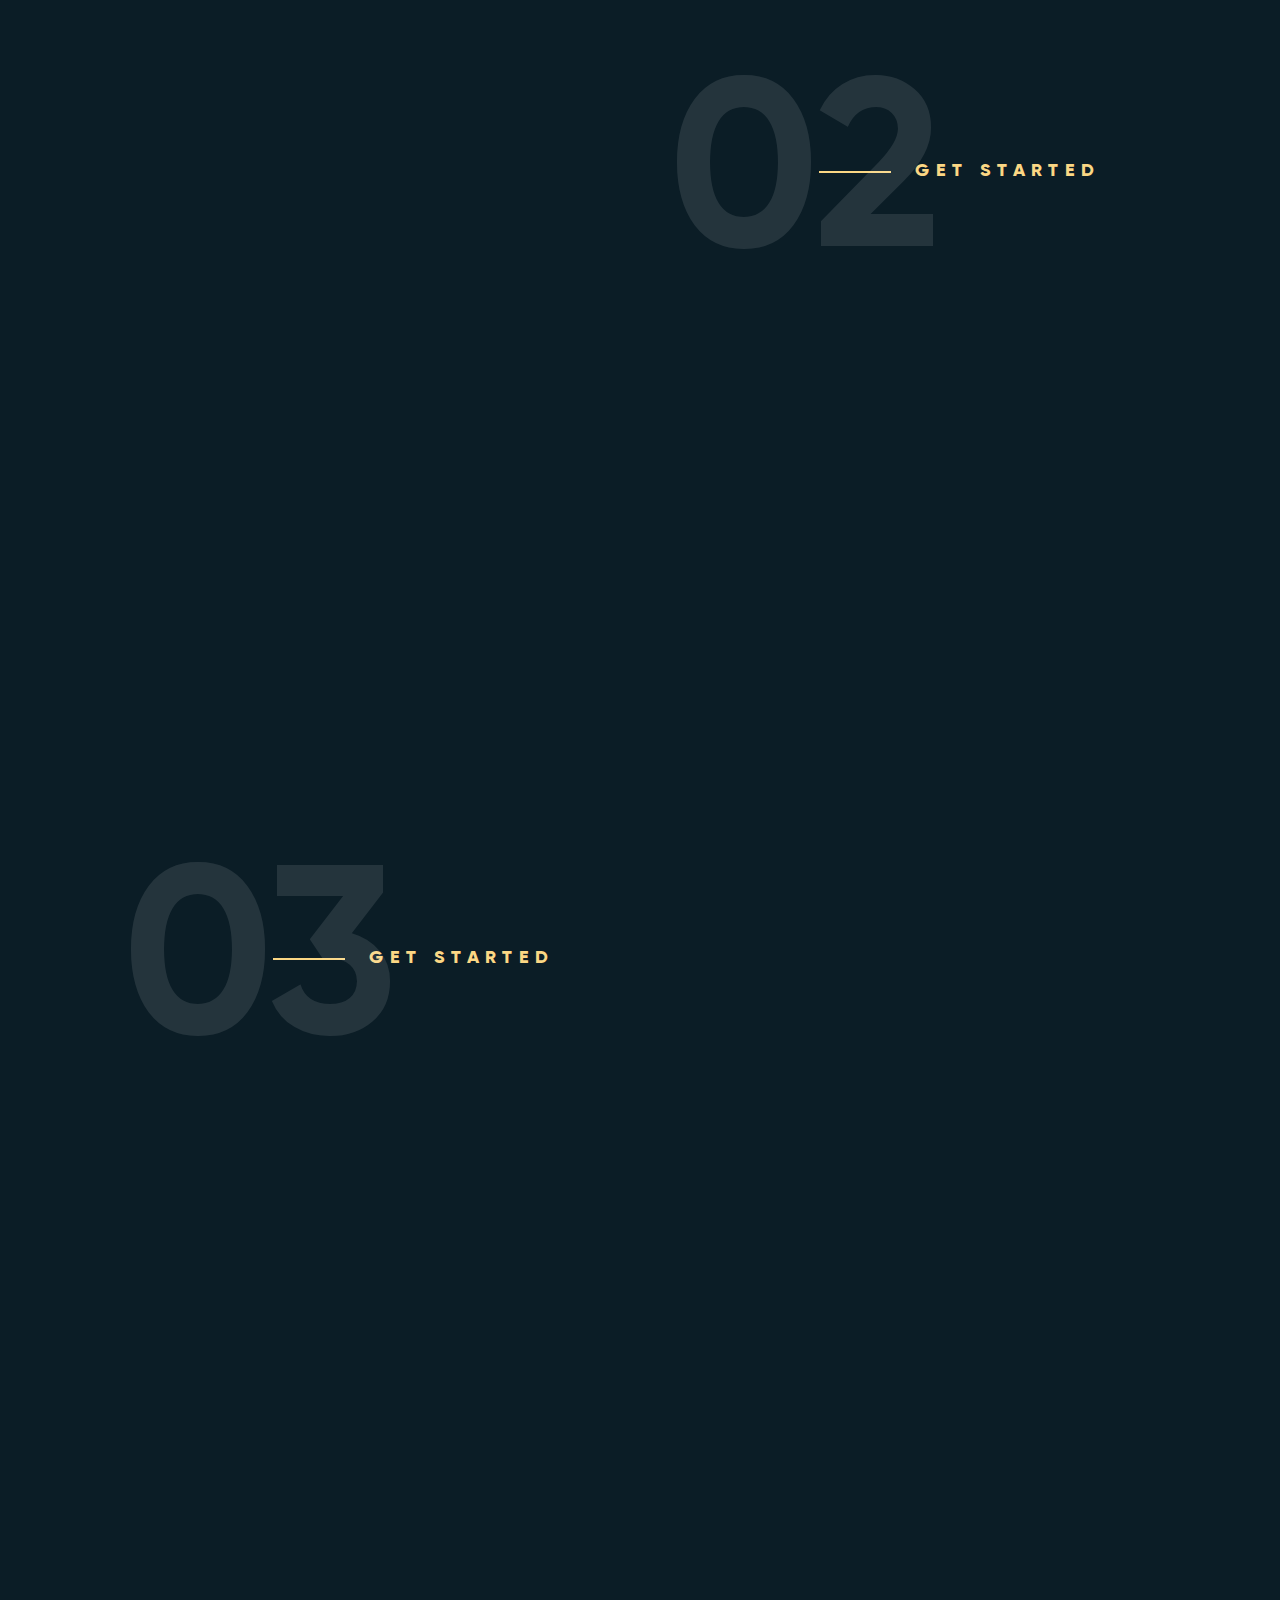
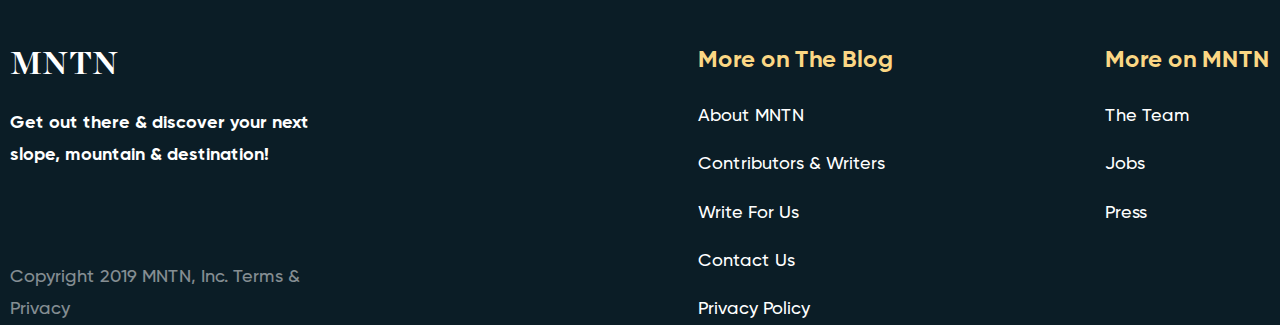
==== commit 859ddcc6: "animations" ====
--- a/index.html
+++ b/index.html
@@ -73,7 +73,7 @@
         <main class="main">
             <section class="intro" id="start">
                 <div class="intro__container">
-                    <div class="intro__content">
+                    <div class="intro__content _anim-item  _anim-once">
                         <span class="intro__subtitle subtitle">A Hiking guide</span>
                         <h1 class="intro__title title">Be prepared for the Mountains and beyond!</h1>
                         <a href="#footer" class="intro__link section-link">
@@ -83,28 +83,43 @@
                             </svg>
                         </a>
                     </div>
+
+                </div>
+                <div class="intro-bg bg">
+                    <div class="bg__image-block bg__image-block--top">
+                        <div class="bg__image bg__image--top"></div>
+                    </div>
+                    <div class="bg__image-block bg__image-block--center">
+                        <div class="bg__image bg__image--center"></div>
+                    </div>
+                    <div class="bg__image-block bg__image-block--bottom">
+                        <div class="bg__image bg__image--bottom"></div>
+                    </div>
                 </div>
             </section>
             <div class="guide">
                 <div class="guide__container">
                     <ul class="guide__list">
-                        <li class="guide__item">
-                            <article class="guide__element guide-block" id="get-started">
+                        <li class="guide__item" id="get-started">
+                            <article class="guide__element guide-block _anim-item _anim-once">
                                 <div class="guide-block__wrapper">
                                     <div class="guide-block__content">
                                         <div class="guide-block__content-body">
                                             <span class="guide-block__subtitle subtitle">GEt Started</span>
                                             <h3 class="guide-block__title title">What level of hiker are you?</h3>
-                                            <p class="guide-block__text">
-                                                Determining what level of hiker you are can be an important tool when
-                                                planning future hikes. This hiking level guide
-                                                will help you plan hikes according to different hike ratings set by
-                                                various
-                                                websites like All Trails and Modern Hiker.
-                                                What type of hiker are you - novice, moderate, advanced moderate,
-                                                expert, or
-                                                expert backpacker?
-                                            </p>
+                                            <div class="guide-block__text">
+                                                <p>
+                                                    Determining what level of hiker you are can be an important tool
+                                                    when
+                                                    planning future hikes. This hiking level guide
+                                                    will help you plan hikes according to different hike ratings set by
+                                                    various
+                                                    websites like All Trails and Modern Hiker.
+                                                    What type of hiker are you - novice, moderate, advanced moderate,
+                                                    expert, or
+                                                    expert backpacker?
+                                                </p>
+                                            </div>
                                             <a href="" class="guide-block__link section-link">
                                                 read more
                                                 <svg class="section-link__icon section-link__icon--horisontal">
@@ -119,23 +134,26 @@
                                 </div>
                             </article>
                         </li>
-                        <li class="guide__item">
-                            <article class="guide__element guide-block" id="essentials">
+                        <li class="guide__item" id="essentials">
+                            <article class="guide__element guide-block _anim-item _anim-once">
                                 <div class="guide-block__wrapper">
                                     <div class="guide-block__content">
                                         <div class="guide-block__content-body">
                                             <span class="guide-block__subtitle subtitle">GEt Started</span>
                                             <h3 class="guide-block__title title">What level of hiker are you?</h3>
-                                            <p class="guide-block__text">
-                                                Determining what level of hiker you are can be an important tool when
-                                                planning future hikes. This hiking level guide
-                                                will help you plan hikes according to different hike ratings set by
-                                                various
-                                                websites like All Trails and Modern Hiker.
-                                                What type of hiker are you - novice, moderate, advanced moderate,
-                                                expert, or
-                                                expert backpacker?
-                                            </p>
+                                            <div class="guide-block__text">
+                                                <p>
+                                                    Determining what level of hiker you are can be an important tool
+                                                    when
+                                                    planning future hikes. This hiking level guide
+                                                    will help you plan hikes according to different hike ratings set by
+                                                    various
+                                                    websites like All Trails and Modern Hiker.
+                                                    What type of hiker are you - novice, moderate, advanced moderate,
+                                                    expert, or
+                                                    expert backpacker?
+                                                </p>
+                                            </div>
                                             <a href="" class="guide-block__link section-link">
                                                 read more
                                                 <svg class="section-link__icon section-link__icon--horisontal">
@@ -150,23 +168,26 @@
                                 </div>
                             </article>
                         </li>
-                        <li class="guide__item">
-                            <article class="guide__element guide-block" id="destination">
+                        <li class="guide__item" id="destination">
+                            <article class="guide__element guide-block _anim-item _anim-once">
                                 <div class="guide-block__wrapper">
                                     <div class="guide-block__content">
                                         <div class="guide-block__content-body">
                                             <span class="guide-block__subtitle subtitle">GEt Started</span>
                                             <h3 class="guide-block__title title">What level of hiker are you?</h3>
-                                            <p class="guide-block__text">
-                                                Determining what level of hiker you are can be an important tool when
-                                                planning future hikes. This hiking level guide
-                                                will help you plan hikes according to different hike ratings set by
-                                                various
-                                                websites like All Trails and Modern Hiker.
-                                                What type of hiker are you - novice, moderate, advanced moderate,
-                                                expert, or
-                                                expert backpacker?
-                                            </p>
+                                            <div class="guide-block__text">
+                                                <p>
+                                                    Determining what level of hiker you are can be an important tool
+                                                    when
+                                                    planning future hikes. This hiking level guide
+                                                    will help you plan hikes according to different hike ratings set by
+                                                    various
+                                                    websites like All Trails and Modern Hiker.
+                                                    What type of hiker are you - novice, moderate, advanced moderate,
+                                                    expert, or
+                                                    expert backpacker?
+                                                </p>
+                                            </div>
                                             <a href="" class="guide-block__link section-link">
                                                 read more
                                                 <svg class="section-link__icon section-link__icon--horisontal">
@@ -178,7 +199,6 @@
                                     <div class="guide-block__image-section">
                                         <img src="img/03.webp" alt="image-3" class="guide-block__image">
                                     </div>
-                                </div>
                             </article>
                         </li>
                     </ul>
@@ -235,8 +255,11 @@
             </div>
         </footer>
     </div>
+    <script src="animation.js"></script>
     <script src="js/index.js"></script>
+
     <script src="js/dynamic_adapt.js"></script>
+
 </body>
 
 </html>--- a/css/style.css
+++ b/css/style.css
@@ -498,18 +498,24 @@
 
 .intro {
   padding-top: 17.9375rem;
-  height: 88.28125vw;
-  min-height: 43.75rem;
-  background: linear-gradient(330deg, rgba(11, 29, 38, 0) 31.06%, #0b1d26 108.93%), linear-gradient(180deg, rgba(11, 29, 38, 0) 0%, #0b1d26 61.38%) center 110%/100% 41% no-repeat, url("../img/bg-bottom.webp") center 100%/contain no-repeat, url("../img/bg-top.webp") center 100%/contain no-repeat, url("../img/bg-sky.webp") center -100px/contain;
+  height: 120svh;
+  position: relative;
+  overflow: hidden;
+}
+.intro::before {
+  content: "";
+  width: 100%;
+  height: 100%;
+  position: absolute;
+  left: 0;
+  top: 0;
+  z-index: -1;
+  background: linear-gradient(330deg, rgba(11, 29, 38, 0) 31.06%, #0b1d26 108.93%);
 }
 @media (max-width: 991.98px) {
   .intro {
     padding-top: 11.6875rem;
-  }
-}
-@media (max-width: 767.98px) {
-  .intro {
-    background: linear-gradient(330deg, rgba(11, 29, 38, 0) 31.06%, #0b1d26 108.93%), linear-gradient(180deg, rgba(11, 29, 38, 0) 0%, #0b1d26 61.38%) bottom/100% 41% no-repeat, url("../img/bg-bottom.webp") center 80%/contain no-repeat, url("../img/bg-top.webp") center 80%/contain no-repeat, url("../img/bg-sky.webp") center -100px/cover;
+    height: 43.75rem;
   }
 }
 .intro__container {
@@ -532,6 +538,7 @@
       -ms-flex-align: start;
           align-items: flex-start;
   row-gap: 2rem;
+  overflow: hidden;
   margin-left: 1.875rem;
 }
 @media (min-width: 111.25em) {
@@ -559,31 +566,43 @@
 .intro__subtitle {
   -ms-flex-negative: 0;
       flex-shrink: 0;
-}
-.intro__title.section-title {
+  -webkit-transform: translate(-120%, 0);
+      -ms-transform: translate(-120%, 0);
+          transform: translate(-120%, 0);
+  opacity: 0;
+  -webkit-transition: all 0.8s ease;
+  transition: all 0.8s ease;
+}
+._anim-item._active .intro__subtitle {
+  -webkit-transform: translate(0, 0);
+      -ms-transform: translate(0, 0);
+          transform: translate(0, 0);
+  opacity: 1;
+}
+.intro__title {
   font-weight: 600;
   line-height: 1.136;
   text-transform: capitalize;
 }
 @media (min-width: 111.25em) {
-  .intro__title.section-title {
+  .intro__title {
     font-size: 5.5rem;
   }
 }
 @media (min-width: 24.375em) and (max-width: 111.25em) {
   @supports (font-size: clamp( 2.25rem , 1.3381294964rem  +  3.7410071942vw , 5.5rem )) {
-    .intro__title.section-title {
+    .intro__title {
       font-size: clamp( 2.25rem , 1.3381294964rem  +  3.7410071942vw , 5.5rem );
     }
   }
   @supports not (font-size: clamp( 2.25rem , 1.3381294964rem  +  3.7410071942vw , 5.5rem )) {
-    .intro__title.section-title {
+    .intro__title {
       font-size: calc(2.25rem + 3.25 * (100vw - 24.375rem) / 86.875);
     }
   }
 }
 @media (max-width: 24.375em) {
-  .intro__title.section-title {
+  .intro__title {
     font-size: 2.25rem;
   }
 }
@@ -618,6 +637,12 @@
 .title {
   font-family: "Chronicle Display", serif;
   font-weight: 600;
+  -webkit-transform: translate(0, 120%);
+      -ms-transform: translate(0, 120%);
+          transform: translate(0, 120%);
+  opacity: 0;
+  -webkit-transition: all 0.8s ease;
+  transition: all 0.8s ease;
 }
 @media (min-width: 111.25em) {
   .title {
@@ -640,6 +665,12 @@
   .title {
     font-size: 1.625rem;
   }
+}
+._anim-item._active .title {
+  -webkit-transform: translate(0, 0);
+      -ms-transform: translate(0, 0);
+          transform: translate(0, 0);
+  opacity: 1;
 }
 
 .section-link {
@@ -651,8 +682,20 @@
   display: -ms-flexbox;
   display: flex;
   gap: 1rem;
-  -webkit-transition: color 0.3s;
-  transition: color 0.3s;
+  opacity: 0;
+  -webkit-transform: translate(0, 120%);
+      -ms-transform: translate(0, 120%);
+          transform: translate(0, 120%);
+  -webkit-transition: color 0.3s, opacity 0.5s ease 0.5s, -webkit-transform 0.5s ease 0.5s;
+  transition: color 0.3s, opacity 0.5s ease 0.5s, -webkit-transform 0.5s ease 0.5s;
+  transition: color 0.3s, transform 0.5s ease 0.5s, opacity 0.5s ease 0.5s;
+  transition: color 0.3s, transform 0.5s ease 0.5s, opacity 0.5s ease 0.5s, -webkit-transform 0.5s ease 0.5s;
+}
+._anim-item._active .section-link {
+  -webkit-transform: translate(0, 0);
+      -ms-transform: translate(0, 0);
+          transform: translate(0, 0);
+  opacity: 1;
 }
 .section-link__icon {
   width: 1rem;
@@ -675,30 +718,119 @@
   }
 }
 
+.bg {
+  width: 100%;
+  height: 100%;
+  position: absolute;
+  top: 0;
+  left: 0;
+  z-index: -2;
+}
+.bg__image-block {
+  height: 120%;
+  width: 120%;
+  position: absolute;
+  left: 0;
+}
+.bg__image-block--top {
+  z-index: 0;
+  top: 0;
+}
+.bg__image-block--center {
+  z-index: 1;
+  top: 15%;
+}
+.bg__image-block--bottom {
+  z-index: 2;
+  top: 40%;
+}
+.bg__image {
+  width: 100%;
+  height: 100%;
+}
+.bg__image--top {
+  background: url("../img/bg-sky.webp") top/cover no-repeat;
+}
+.bg__image--center {
+  background: url("../img/bg-top.webp") top/cover no-repeat;
+}
+.bg__image--bottom {
+  background: url("../img/bg-bottom.webp") top/cover no-repeat;
+}
+@media (max-aspect-ratio: 3/2) {
+  .bg__image--bottom {
+    background-position: 25% top;
+  }
+}
+
 .guide {
-  margin-top: -20.8333333333vw;
+  margin-top: -40svh;
   counter-reset: guideStep;
+  position: relative;
+}
+.guide::after {
+  content: "";
+  position: absolute;
+  left: 0;
+  top: 0;
+  z-index: -1;
+  width: 100%;
+  height: 28.125rem;
+  background: -webkit-gradient(linear, left top, left bottom, from(rgba(11, 29, 38, 0)), color-stop(61.38%, #0b1d26)) center 110%/100% 91% no-repeat;
+  background: linear-gradient(180deg, rgba(11, 29, 38, 0) 0%, #0b1d26 61.38%) center 110%/100% 91% no-repeat;
+}
+@media (max-width: 991.98px) {
+  .guide::after {
+    height: 15.625rem;
+  }
+}
+@media (max-width: 991.98px) {
+  .guide {
+    margin-top: -20svh;
+  }
+}
+@media (min-width: 111.25em) {
+  .guide__list {
+    padding-block: 6.25rem;
+  }
+}
+@media (min-width: 24.375em) and (max-width: 111.25em) {
+  @supports (padding-block: clamp( 3.125rem , 2.2482014388rem  +  3.5971223022vw , 6.25rem )) {
+    .guide__list {
+      padding-block: clamp( 3.125rem , 2.2482014388rem  +  3.5971223022vw , 6.25rem );
+    }
+  }
+  @supports not (padding-block: clamp( 3.125rem , 2.2482014388rem  +  3.5971223022vw , 6.25rem )) {
+    .guide__list {
+      padding-block: calc(3.125rem + 3.125 * (100vw - 24.375rem) / 86.875);
+    }
+  }
+}
+@media (max-width: 24.375em) {
+  .guide__list {
+    padding-block: 3.125rem;
+  }
 }
 @media (min-width: 111.25em) {
   .guide__item {
-    margin-bottom: 12.5rem;
+    padding-block: 6.25rem;
   }
 }
 @media (min-width: 24.375em) and (max-width: 111.25em) {
-  @supports (margin-bottom: clamp( 3.125rem , 0.4946043165rem  +  10.7913669065vw , 12.5rem )) {
+  @supports (padding-block: clamp( 3.125rem , 2.2482014388rem  +  3.5971223022vw , 6.25rem )) {
     .guide__item {
-      margin-bottom: clamp( 3.125rem , 0.4946043165rem  +  10.7913669065vw , 12.5rem );
-    }
-  }
-  @supports not (margin-bottom: clamp( 3.125rem , 0.4946043165rem  +  10.7913669065vw , 12.5rem )) {
+      padding-block: clamp( 3.125rem , 2.2482014388rem  +  3.5971223022vw , 6.25rem );
+    }
+  }
+  @supports not (padding-block: clamp( 3.125rem , 2.2482014388rem  +  3.5971223022vw , 6.25rem )) {
     .guide__item {
-      margin-bottom: calc(3.125rem + 9.375 * (100vw - 24.375rem) / 86.875);
+      padding-block: calc(3.125rem + 3.125 * (100vw - 24.375rem) / 86.875);
     }
   }
 }
 @media (max-width: 24.375em) {
   .guide__item {
-    margin-bottom: 3.125rem;
+    padding-block: 3.125rem;
   }
 }
 @media (min-width: 1199.98px) {
@@ -810,8 +942,27 @@
   top: -6.3125rem;
   left: 0;
 }
+@media (max-width: 991.98px) {
+  .guide-block__content-body::before {
+    font-size: 12.5rem;
+  }
+}
 .guide-block__title {
   max-width: 34.6875rem;
+}
+.guide-block__text p {
+  -webkit-transform: translate(0, 120%);
+      -ms-transform: translate(0, 120%);
+          transform: translate(0, 120%);
+  opacity: 0;
+  -webkit-transition: all 0.6s ease 0.2s;
+  transition: all 0.6s ease 0.2s;
+}
+._anim-item._active .guide-block__text p {
+  -webkit-transform: translate(0, 0);
+      -ms-transform: translate(0, 0);
+          transform: translate(0, 0);
+  opacity: 1;
 }
 .guide-block__link {
   color: #fbd784;
@@ -822,6 +973,12 @@
 .guide-block__image-section {
   -ms-flex-negative: 0;
       flex-shrink: 0;
+  opacity: 0;
+  -webkit-transform: scale(0.5);
+      -ms-transform: scale(0.5);
+          transform: scale(0.5);
+  -webkit-transition: all 1s ease;
+  transition: all 1s ease;
 }
 @media (min-width: 111.25em) {
   .guide-block__image-section {
@@ -866,6 +1023,12 @@
   .guide-block__image-section {
     height: 25.4375rem;
   }
+}
+._anim-item._active .guide-block__image-section {
+  opacity: 1;
+  -webkit-transform: scale(1);
+      -ms-transform: scale(1);
+          transform: scale(1);
 }
 .guide-block__image {
   width: 100%;
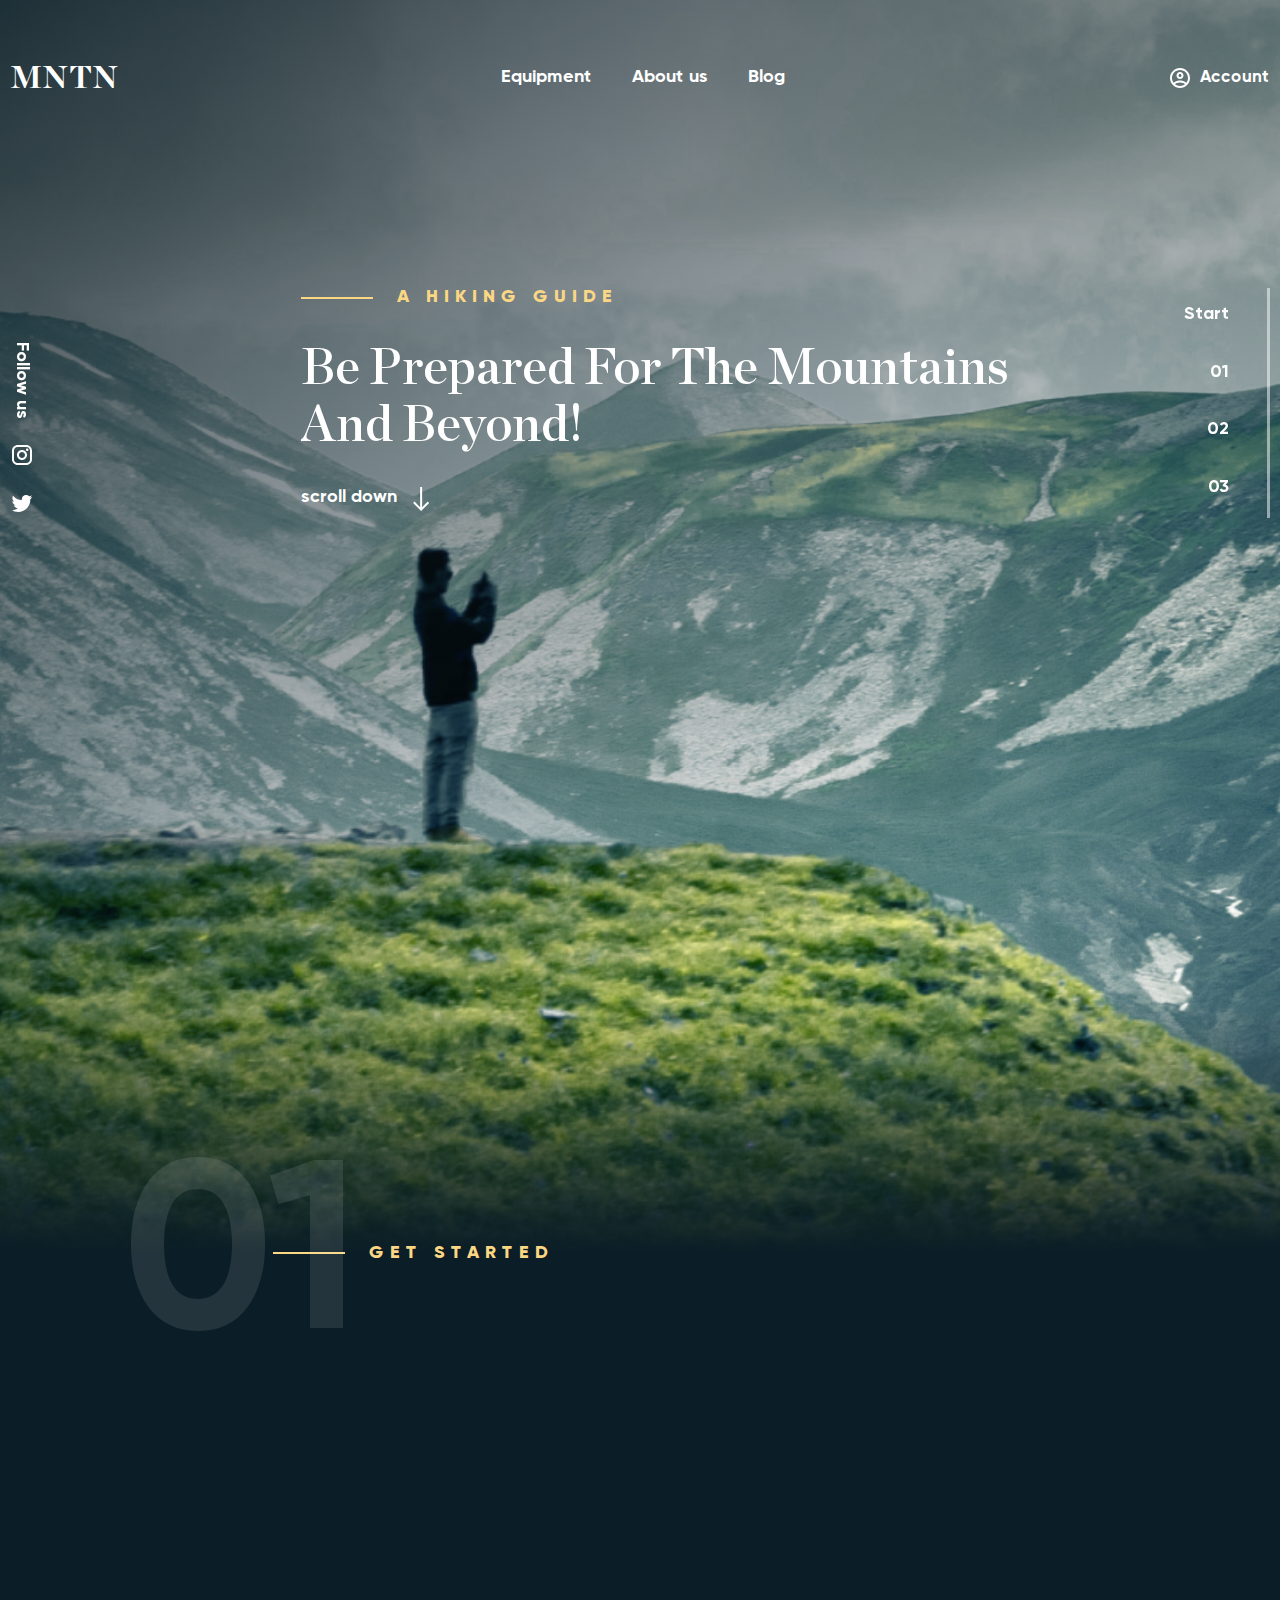
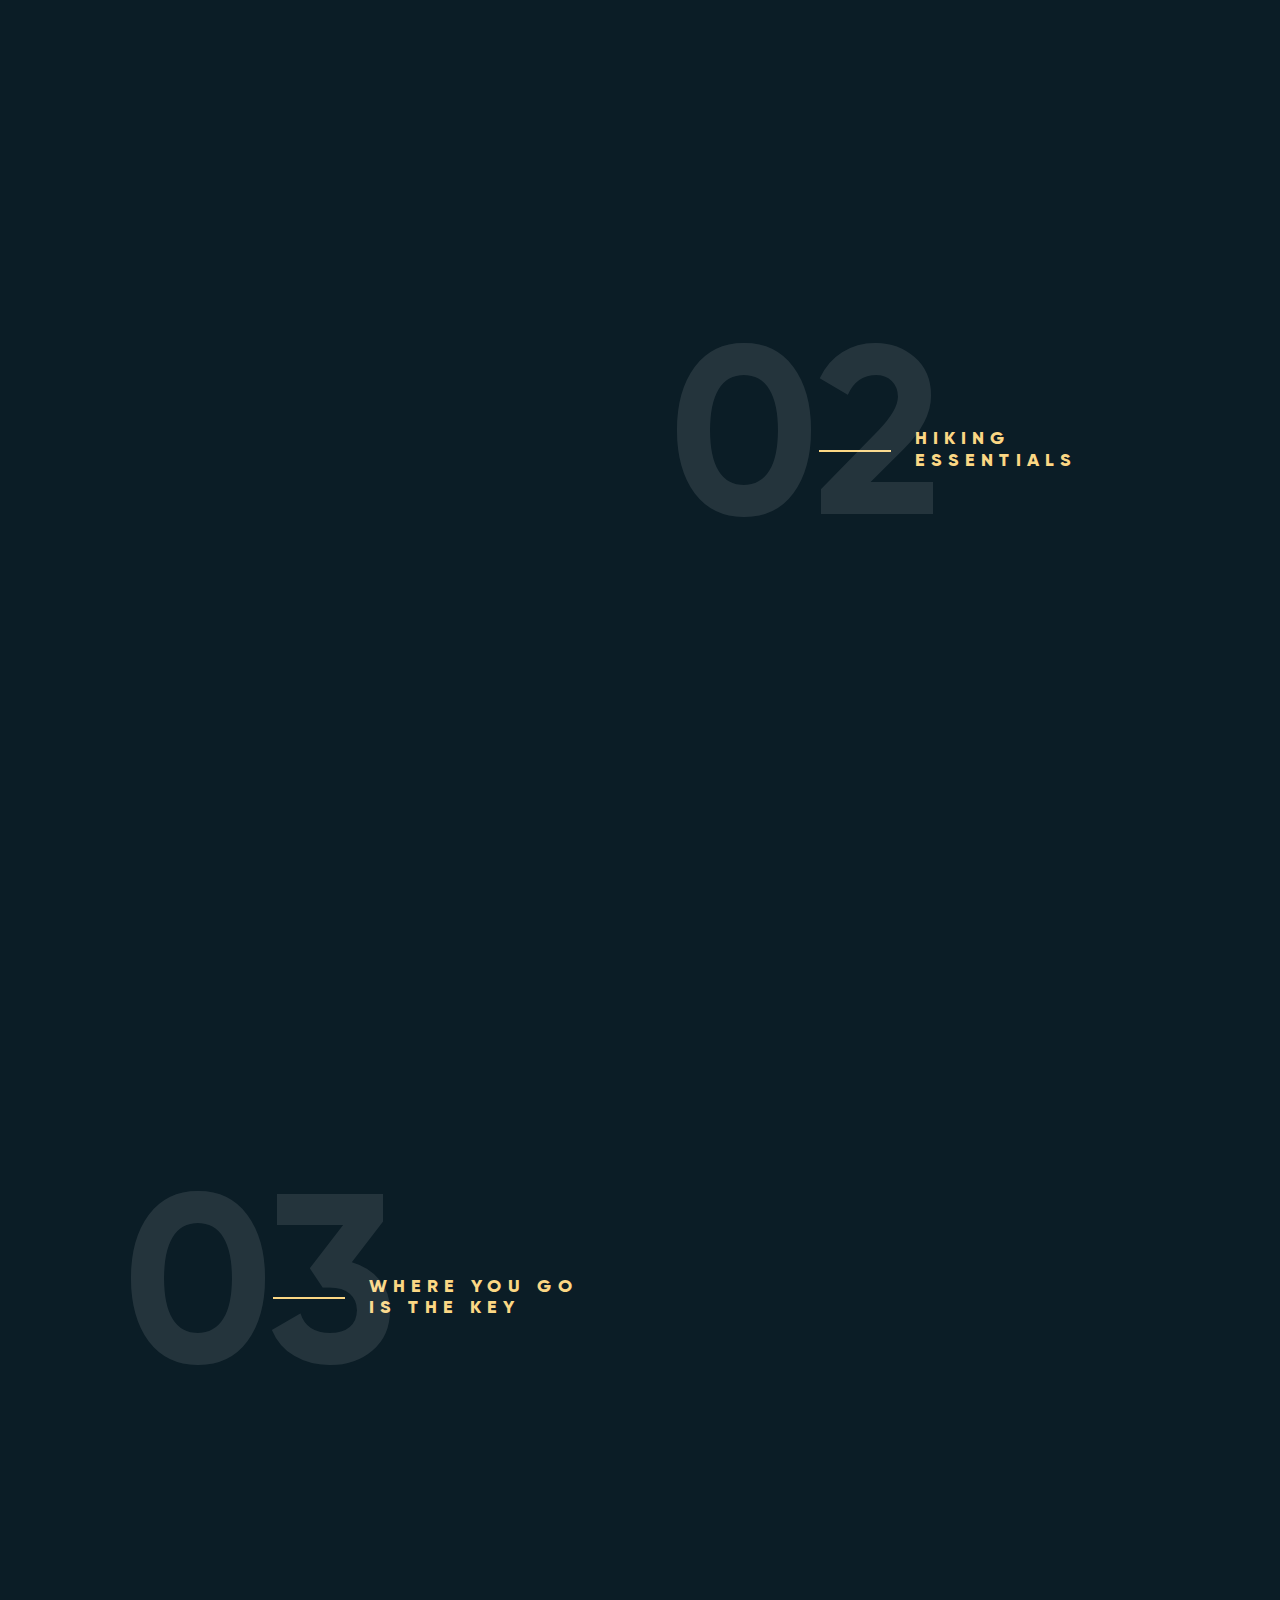
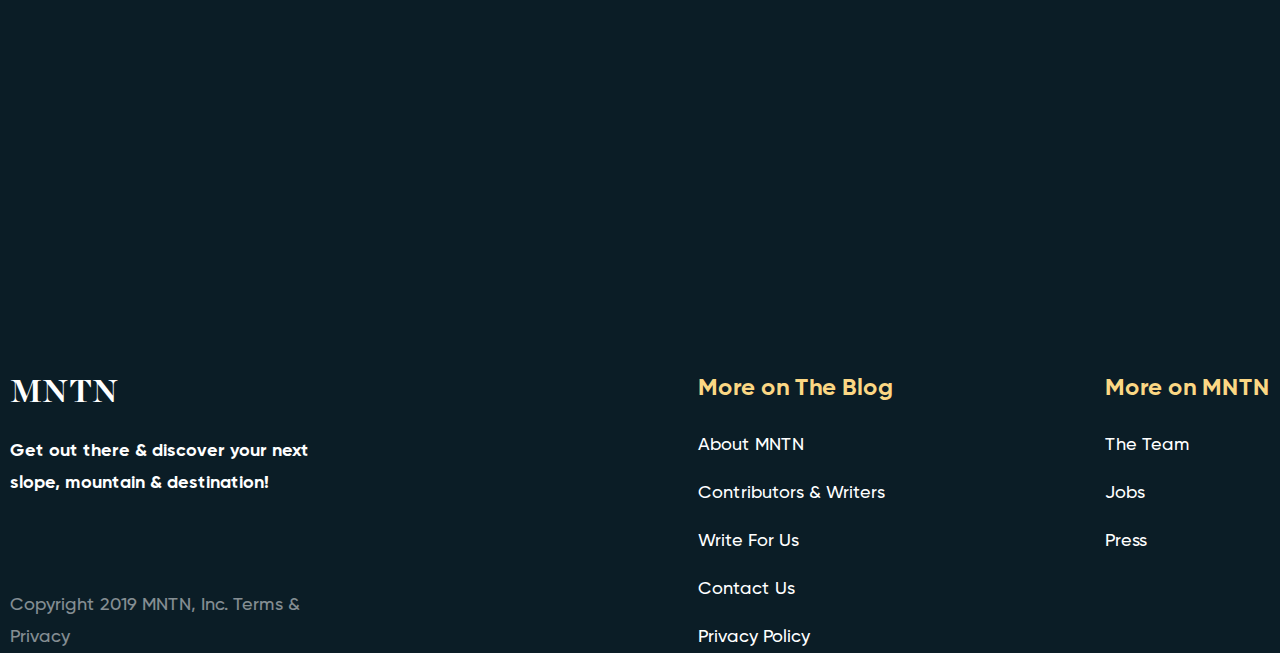
==== commit 4d0607b6: "-" ====
--- a/index.html
+++ b/index.html
@@ -105,7 +105,9 @@
                                 <div class="guide-block__wrapper">
                                     <div class="guide-block__content">
                                         <div class="guide-block__content-body">
-                                            <span class="guide-block__subtitle subtitle">GEt Started</span>
+                                            <div class="guide-block__subtitle">
+                                                <span class="guide-block__subtitle subtitle">GEt Started</span>
+                                            </div>
                                             <h3 class="guide-block__title title">What level of hiker are you?</h3>
                                             <div class="guide-block__text">
                                                 <p>
@@ -139,19 +141,18 @@
                                 <div class="guide-block__wrapper">
                                     <div class="guide-block__content">
                                         <div class="guide-block__content-body">
-                                            <span class="guide-block__subtitle subtitle">GEt Started</span>
-                                            <h3 class="guide-block__title title">What level of hiker are you?</h3>
+                                            <div class="guide-block__subtitle">
+                                                <span class=" subtitle">Hiking Essentials</span>
+                                            </div>
+                                            <h3 class="guide-block__title title">Picking the right Hiking Gear!</h3>
                                             <div class="guide-block__text">
                                                 <p>
-                                                    Determining what level of hiker you are can be an important tool
-                                                    when
-                                                    planning future hikes. This hiking level guide
-                                                    will help you plan hikes according to different hike ratings set by
-                                                    various
-                                                    websites like All Trails and Modern Hiker.
-                                                    What type of hiker are you - novice, moderate, advanced moderate,
-                                                    expert, or
-                                                    expert backpacker?
+                                                    The nice thing about beginning hiking is that you don’t really need
+                                                    any special gear, you can probably get away with
+                                                    things you already have.
+                                                    Let’s start with clothing. A typical mistake hiking beginners make
+                                                    is wearing jeans and regular clothes, which will get
+                                                    heavy and chafe wif they get sweaty or wet.
                                                 </p>
                                             </div>
                                             <a href="" class="guide-block__link section-link">
@@ -173,19 +174,19 @@
                                 <div class="guide-block__wrapper">
                                     <div class="guide-block__content">
                                         <div class="guide-block__content-body">
-                                            <span class="guide-block__subtitle subtitle">GEt Started</span>
-                                            <h3 class="guide-block__title title">What level of hiker are you?</h3>
+                                            <div class="guide-block__subtitle">
+                                                <span class="guide-block__subtitle subtitle">where you go is the
+                                                    key</span>
+                                            </div>
+                                            <h3 class="guide-block__title title">Understand Your Map & Timing</h3>
                                             <div class="guide-block__text">
                                                 <p>
-                                                    Determining what level of hiker you are can be an important tool
-                                                    when
-                                                    planning future hikes. This hiking level guide
-                                                    will help you plan hikes according to different hike ratings set by
-                                                    various
-                                                    websites like All Trails and Modern Hiker.
-                                                    What type of hiker are you - novice, moderate, advanced moderate,
-                                                    expert, or
-                                                    expert backpacker?
+                                                    To start, print out the hiking guide and map. If it’s raining, throw
+                                                    them in a Zip-Lock bag. Read over the guide, study
+                                                    the map, and have a good idea of what to expect. I like to know what
+                                                    my next landmark is as I hike. For example, I’ll
+                                                    read the guide and know that say, in a mile, I make a right turn at
+                                                    the junction..
                                                 </p>
                                             </div>
                                             <a href="" class="guide-block__link section-link">
@@ -255,9 +256,8 @@
             </div>
         </footer>
     </div>
+    <script src="js/index.js"></script>
     <script src="animation.js"></script>
-    <script src="js/index.js"></script>
-
     <script src="js/dynamic_adapt.js"></script>
 
 </body>
--- a/css/style.css
+++ b/css/style.css
@@ -498,7 +498,7 @@
 
 .intro {
   padding-top: 17.9375rem;
-  height: 120svh;
+  height: 150svh;
   position: relative;
   overflow: hidden;
 }
@@ -515,7 +515,7 @@
 @media (max-width: 991.98px) {
   .intro {
     padding-top: 11.6875rem;
-    height: 43.75rem;
+    height: 56.25rem;
   }
 }
 .intro__container {
@@ -764,52 +764,12 @@
 }
 
 .guide {
-  margin-top: -40svh;
+  margin-top: -23.75rem;
   counter-reset: guideStep;
-  position: relative;
-}
-.guide::after {
-  content: "";
-  position: absolute;
-  left: 0;
-  top: 0;
-  z-index: -1;
-  width: 100%;
-  height: 28.125rem;
-  background: -webkit-gradient(linear, left top, left bottom, from(rgba(11, 29, 38, 0)), color-stop(61.38%, #0b1d26)) center 110%/100% 91% no-repeat;
-  background: linear-gradient(180deg, rgba(11, 29, 38, 0) 0%, #0b1d26 61.38%) center 110%/100% 91% no-repeat;
-}
-@media (max-width: 991.98px) {
-  .guide::after {
-    height: 15.625rem;
-  }
-}
-@media (max-width: 991.98px) {
-  .guide {
-    margin-top: -20svh;
-  }
-}
-@media (min-width: 111.25em) {
-  .guide__list {
-    padding-block: 6.25rem;
-  }
-}
-@media (min-width: 24.375em) and (max-width: 111.25em) {
-  @supports (padding-block: clamp( 3.125rem , 2.2482014388rem  +  3.5971223022vw , 6.25rem )) {
-    .guide__list {
-      padding-block: clamp( 3.125rem , 2.2482014388rem  +  3.5971223022vw , 6.25rem );
-    }
-  }
-  @supports not (padding-block: clamp( 3.125rem , 2.2482014388rem  +  3.5971223022vw , 6.25rem )) {
-    .guide__list {
-      padding-block: calc(3.125rem + 3.125 * (100vw - 24.375rem) / 86.875);
-    }
-  }
-}
-@media (max-width: 24.375em) {
-  .guide__list {
-    padding-block: 3.125rem;
-  }
+}
+.guide__list {
+  -webkit-padding-before: 6.25rem;
+          padding-block-start: 6.25rem;
 }
 @media (min-width: 111.25em) {
   .guide__item {
@@ -832,6 +792,23 @@
   .guide__item {
     padding-block: 3.125rem;
   }
+}
+.guide__item:first-child {
+  position: relative;
+}
+.guide__item:first-child::before {
+  content: "";
+  position: absolute;
+  left: 50%;
+  top: 0;
+  -webkit-transform: translate(-50%, -20%);
+      -ms-transform: translate(-50%, -20%);
+          transform: translate(-50%, -20%);
+  z-index: -1;
+  width: 100vw;
+  height: 28.125rem;
+  background: -webkit-gradient(linear, left top, left bottom, from(rgba(11, 29, 38, 0)), color-stop(61.38%, #0b1d26)) center/100% 91% no-repeat;
+  background: linear-gradient(180deg, rgba(11, 29, 38, 0) 0%, #0b1d26 61.38%) center/100% 91% no-repeat;
 }
 @media (min-width: 1199.98px) {
   .guide__item:nth-child(even) .guide-block__wrapper .guide-block__content {
@@ -932,6 +909,11 @@
             padding-inline-start: 4.6875rem;
   }
 }
+@media (max-width: 991.98px) {
+  .guide-block__content-body {
+    padding-inline: 0.625rem;
+  }
+}
 .guide-block__content-body::before {
   content: counter(guideStep, decimal-leading-zero);
   font-size: 15rem;
@@ -947,6 +929,12 @@
     font-size: 12.5rem;
   }
 }
+@media (max-width: 991.98px) {
+  .guide-block__subtitle {
+    -webkit-padding-start: 1.25rem;
+            padding-inline-start: 1.25rem;
+  }
+}
 .guide-block__title {
   max-width: 34.6875rem;
 }
